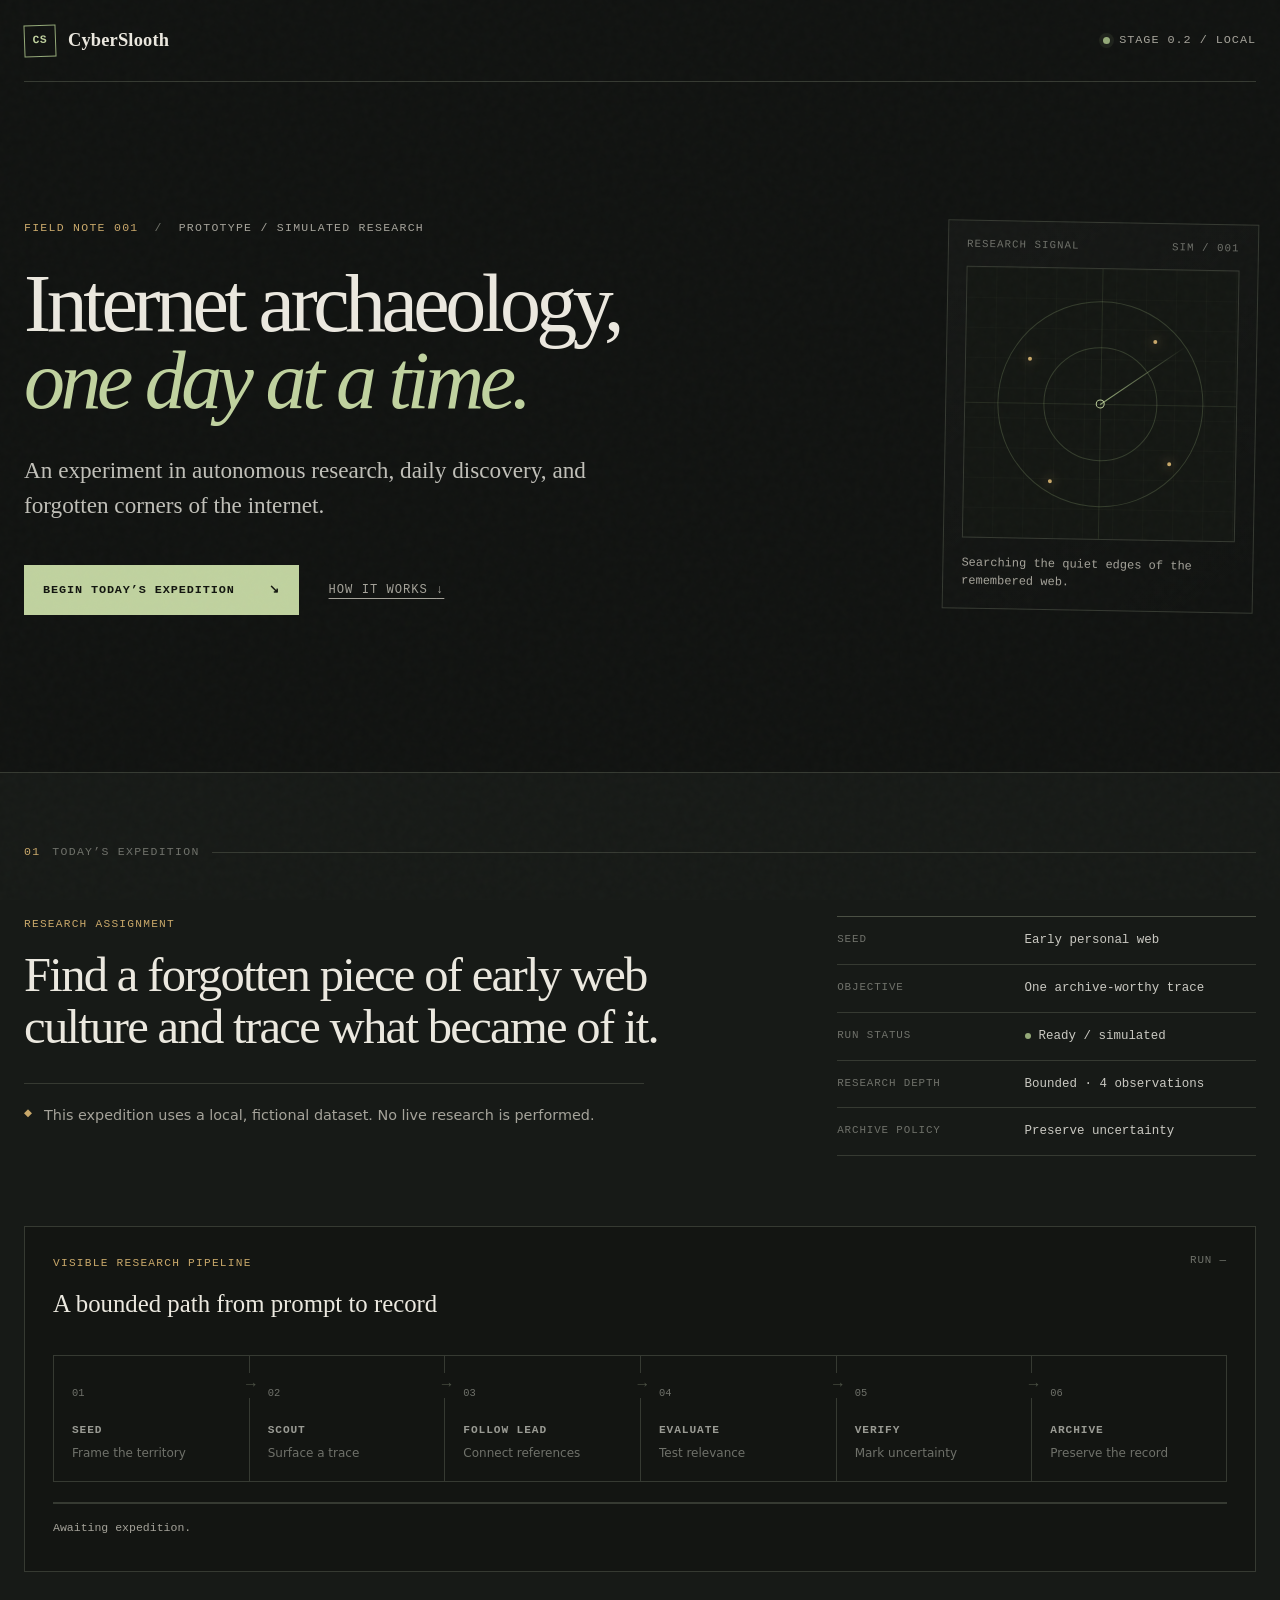
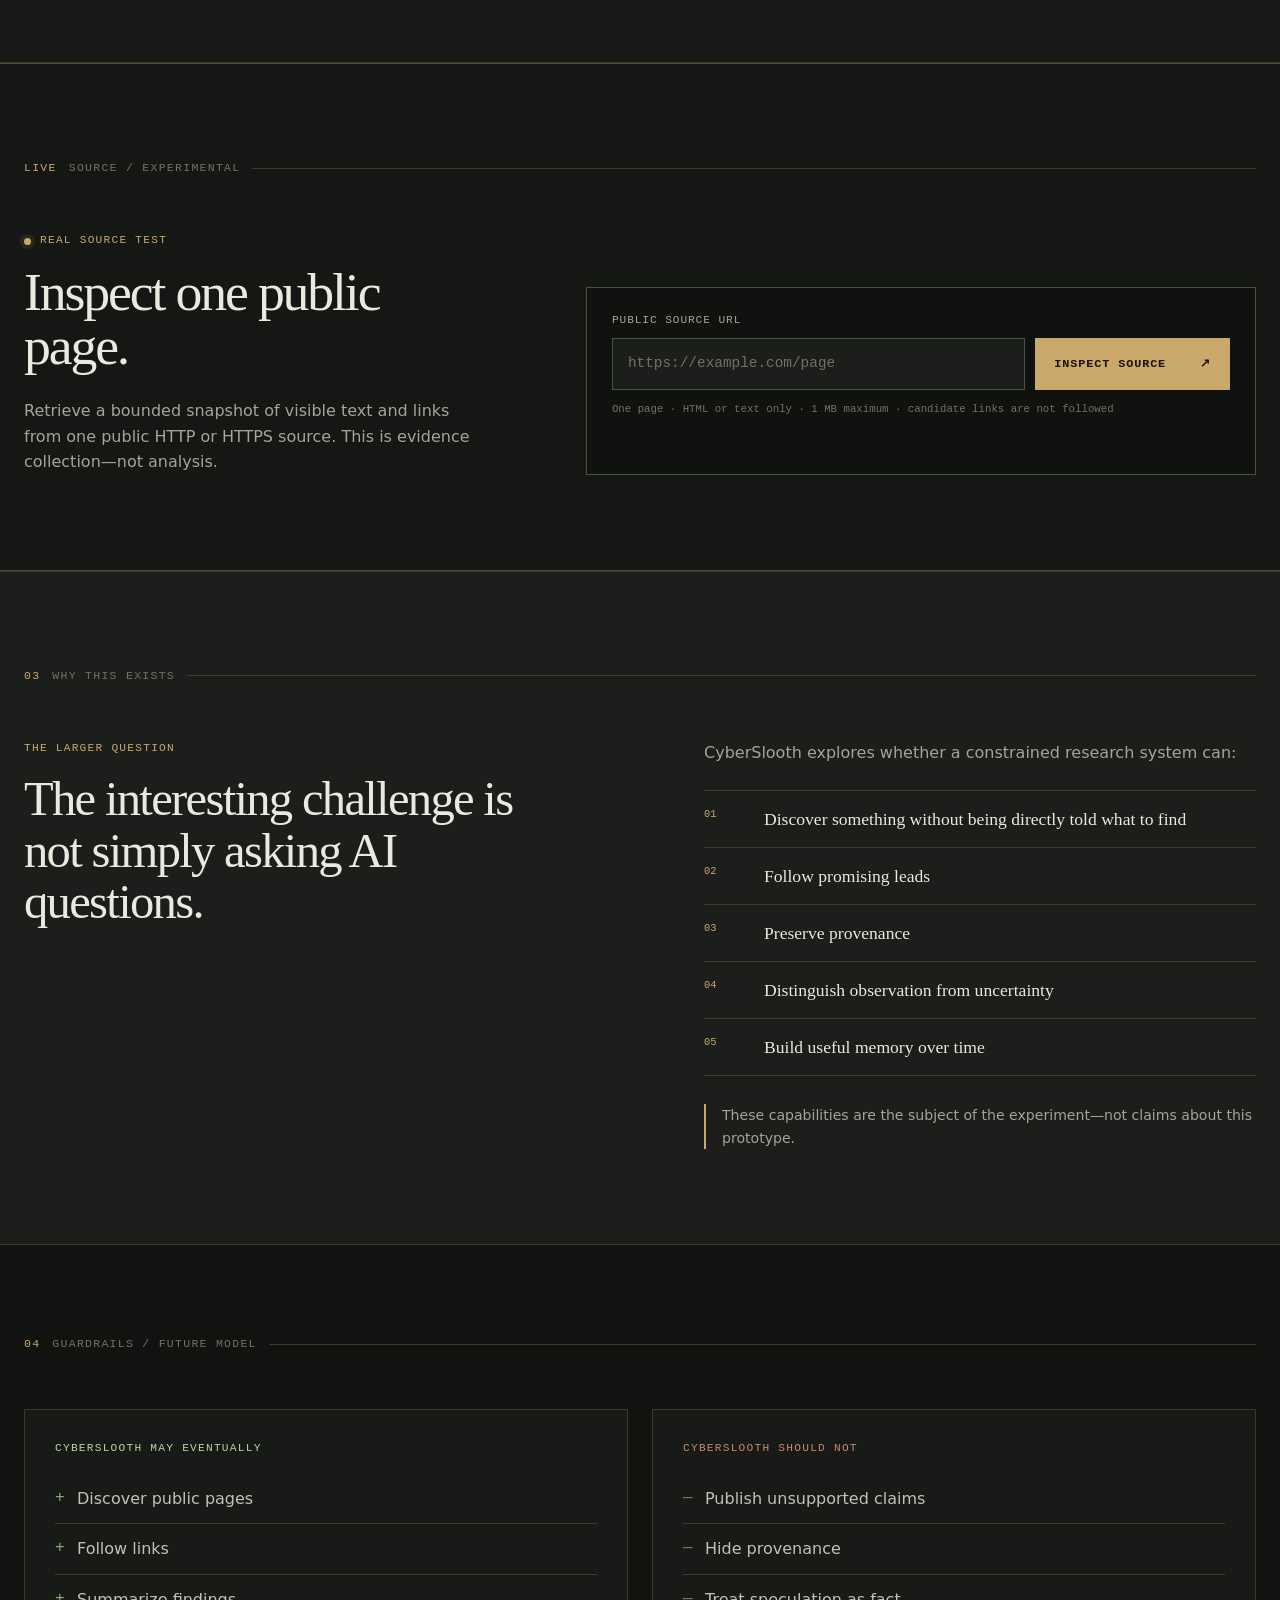
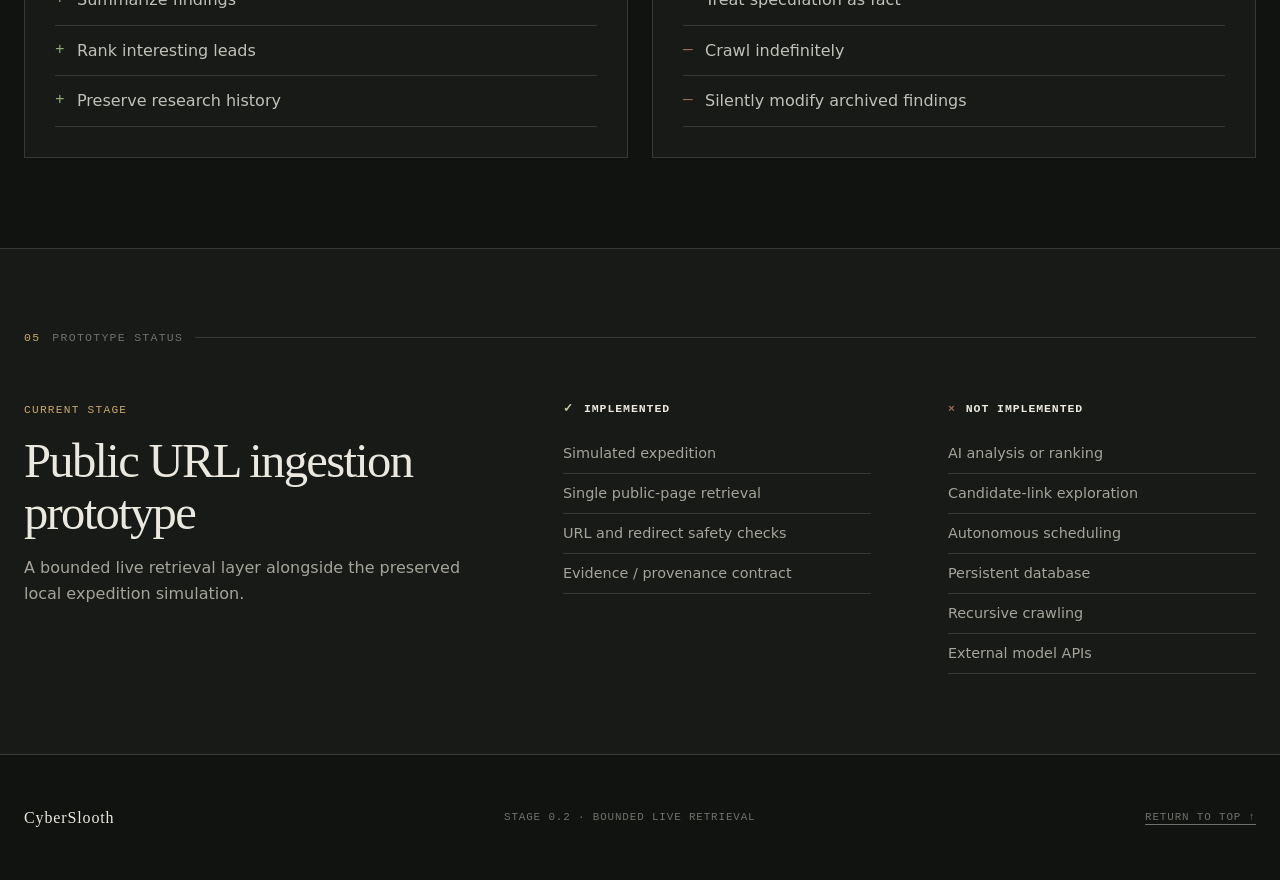
==== index.html @ bd0203a1 "Build CyberSlooth Stage 0.2 prototype" ====
<!doctype html>
<html lang="en">
<head>
  <meta charset="utf-8">
  <meta name="viewport" content="width=device-width, initial-scale=1">
  <meta name="description" content="CyberSlooth is an interactive concept prototype for daily internet archaeology.">
  <title>CyberSlooth — Internet archaeology, one day at a time.</title>
  <link rel="icon" href="data:image/svg+xml,%3Csvg xmlns='http://www.w3.org/2000/svg' viewBox='0 0 64 64'%3E%3Crect width='64' height='64' rx='8' fill='%23171916'/%3E%3Cpath d='M13 13h38v38H13z' fill='none' stroke='%2394a978' stroke-width='3'/%3E%3Ctext x='32' y='38' text-anchor='middle' fill='%23c0d29f' font-family='monospace' font-size='18' font-weight='700'%3ECS%3C/text%3E%3C/svg%3E">
  <link rel="stylesheet" href="static/css/styles.css">
  <script src="static/js/main.js" defer></script>
</head>
<body>
  <a class="skip-link" href="#expedition">Skip to today's expedition</a>

  <header class="site-header">
    <a class="wordmark" href="#top" aria-label="CyberSlooth home">
      <span class="wordmark-mark" aria-hidden="true">CS</span>
      <span>CyberSlooth</span>
    </a>
    <div class="header-meta">
      <span class="status-dot" aria-hidden="true"></span>
      Stage 0.2 / Local
    </div>
  </header>

  <main id="top">
    <section class="hero wrap" aria-labelledby="hero-title">
      <div class="hero-copy">
        <p class="eyebrow"><span>Field Note 001</span> <span>Prototype / Simulated Research</span></p>
        <h1 id="hero-title">Internet archaeology,<br><em>one day at a time.</em></h1>
        <p class="hero-intro">An experiment in autonomous research, daily discovery, and forgotten corners of the internet.</p>
        <div class="hero-actions">
          <button class="button button-primary" id="begin-button" type="button">
            <span>Begin Today’s Expedition</span>
            <span aria-hidden="true">↘</span>
          </button>
          <a class="text-link" href="#method">How it works <span aria-hidden="true">↓</span></a>
        </div>
      </div>

      <aside class="signal-card" aria-label="Prototype field signal">
        <div class="signal-card-head">
          <span>Research Signal</span>
          <span>SIM / 001</span>
        </div>
        <div class="signal-visual" aria-hidden="true">
          <span class="orbit orbit-one"></span>
          <span class="orbit orbit-two"></span>
          <span class="sweep"></span>
          <span class="signal-core"></span>
          <i style="--x: 23%; --y: 33%"></i>
          <i style="--x: 69%; --y: 26%"></i>
          <i style="--x: 75%; --y: 71%"></i>
          <i style="--x: 31%; --y: 78%"></i>
        </div>
        <p>Searching the quiet edges of the remembered web.</p>
      </aside>
    </section>

    <section class="expedition-section" id="expedition" aria-labelledby="expedition-title">
      <div class="wrap">
        <div class="section-label"><span>01</span> Today’s Expedition</div>
        <div class="expedition-grid">
          <div class="assignment">
            <p class="kicker">Research Assignment</p>
            <h2 id="expedition-title">Find a forgotten piece of early web culture and trace what became of it.</h2>
            <p class="simulation-note"><span aria-hidden="true">◆</span> This expedition uses a local, fictional dataset. No live research is performed.</p>
          </div>
          <dl class="run-specs">
            <div><dt>Seed</dt><dd>Early personal web</dd></div>
            <div><dt>Objective</dt><dd>One archive-worthy trace</dd></div>
            <div><dt>Run status</dt><dd id="run-status"><span class="status-indicator"></span>Ready / simulated</dd></div>
            <div><dt>Research depth</dt><dd>Bounded · 4 observations</dd></div>
            <div><dt>Archive policy</dt><dd>Preserve uncertainty</dd></div>
          </dl>
        </div>

        <div class="pipeline-panel" aria-labelledby="pipeline-title">
          <div class="panel-heading">
            <div>
              <p class="kicker">Visible Research Pipeline</p>
              <h3 id="pipeline-title">A bounded path from prompt to record</h3>
            </div>
            <span class="run-id" id="run-id">RUN —</span>
          </div>
          <ol class="pipeline" id="pipeline" aria-label="Expedition progress">
            <li data-stage="seed"><span class="stage-number">01</span><strong>Seed</strong><small>Frame the territory</small></li>
            <li data-stage="scout"><span class="stage-number">02</span><strong>Scout</strong><small>Surface a trace</small></li>
            <li data-stage="follow"><span class="stage-number">03</span><strong>Follow lead</strong><small>Connect references</small></li>
            <li data-stage="evaluate"><span class="stage-number">04</span><strong>Evaluate</strong><small>Test relevance</small></li>
            <li data-stage="verify"><span class="stage-number">05</span><strong>Verify</strong><small>Mark uncertainty</small></li>
            <li data-stage="archive"><span class="stage-number">06</span><strong>Archive</strong><small>Preserve the record</small></li>
          </ol>
          <div class="progress-track" aria-hidden="true"><span id="progress-bar"></span></div>
          <p class="live-update" id="live-update" role="status" aria-live="polite">Awaiting expedition.</p>
        </div>
      </div>
    </section>

    <section class="results-section wrap" id="results" aria-labelledby="result-title" hidden>
      <div class="section-label"><span>02</span> Expedition Record</div>
      <div class="results-grid">
        <div class="trail-column">
          <p class="kicker">Research Trail</p>
          <h2 id="trail-title">Observable actions,<br>not hidden reasoning.</h2>
          <ol class="research-trail" id="research-trail" aria-labelledby="trail-title"></ol>
        </div>

        <article class="discovery-card" aria-labelledby="result-title">
          <div class="discovery-topline">
            <span id="result-type">Discovery</span>
            <span class="kept-mark">Kept <span aria-hidden="true">✦</span></span>
          </div>
          <div class="artifact-glyph" aria-hidden="true">
            <span class="glyph-window"><i></i><i></i><i></i></span>
            <span class="glyph-title">WWW</span>
            <span class="glyph-lines"></span>
          </div>
          <p class="result-era" id="result-era"></p>
          <h2 id="result-title"></h2>
          <p class="result-summary" id="result-summary"></p>
          <div class="why-kept">
            <span>Why CyberSlooth kept it</span>
            <p id="result-why"></p>
          </div>
          <dl class="result-metrics">
            <div><dt>Confidence</dt><dd id="result-confidence"></dd></div>
            <div><dt>Trail</dt><dd id="result-trail-count">4 observations</dd></div>
            <div><dt>Archive</dt><dd id="result-status"></dd></div>
          </dl>
          <button class="button button-dark" id="open-record" type="button">Open Archive Record <span aria-hidden="true">↗</span></button>
        </article>
      </div>
      <button class="reset-button" id="reset-button" type="button"><span aria-hidden="true">↻</span> Run another simulated expedition</button>
    </section>

    <section class="live-source-section" id="live-source" aria-labelledby="live-source-title">
      <div class="wrap">
        <div class="section-label"><span>Live</span> Source / Experimental</div>
        <div class="live-source-intro">
          <div>
            <p class="kicker live-kicker"><span class="live-pulse" aria-hidden="true"></span> Real Source Test</p>
            <h2 id="live-source-title">Inspect one public page.</h2>
            <p>Retrieve a bounded snapshot of visible text and links from one public HTTP or HTTPS source. This is evidence collection—not analysis.</p>
          </div>
          <form class="source-form" id="source-form">
            <label for="source-url">Public source URL</label>
            <div class="source-input-row">
              <input id="source-url" name="url" type="url" maxlength="2048" inputmode="url" autocomplete="url" spellcheck="false" placeholder="https://example.com/page" required>
              <button class="button live-button" id="inspect-button" type="submit">Inspect Source <span aria-hidden="true">↗</span></button>
            </div>
            <p class="input-note">One page · HTML or text only · 1 MB maximum · candidate links are not followed</p>
            <p class="source-form-status" id="source-form-status" role="status" aria-live="polite"></p>
          </form>
        </div>

        <article class="live-record" id="live-record" aria-labelledby="live-record-title" hidden>
          <div class="live-record-head">
            <div>
              <span class="live-badge"><span aria-hidden="true">●</span> Live Retrieval</span>
              <p class="record-overline">Research Evidence / Unanalysed</p>
              <h3 id="live-record-title"></h3>
            </div>
            <div class="http-stamp" aria-label="HTTP response status"><span>HTTP</span><strong id="live-status-code"></strong></div>
          </div>
          <div class="live-provenance">
            <div><span>Requested source</span><a id="live-requested-url" target="_blank" rel="noopener noreferrer nofollow"></a></div>
            <div><span>Final source</span><a id="live-final-url" target="_blank" rel="noopener noreferrer nofollow"></a></div>
            <div><span>Retrieved</span><strong id="live-retrieved-at"></strong></div>
            <div><span>Content type</span><strong id="live-content-type"></strong></div>
          </div>
          <div class="evidence-grid">
            <section>
              <p class="kicker">Extracted Evidence</p>
              <p class="live-excerpt" id="live-excerpt"></p>
              <p class="evidence-length" id="live-text-length"></p>
            </section>
            <section>
              <div class="leads-heading"><p class="kicker">Candidate Leads</p><span id="live-links-count"></span></div>
              <ul class="candidate-links" id="candidate-links"></ul>
              <p class="empty-leads" id="empty-leads" hidden>No public HTTP or HTTPS links were extracted.</p>
            </section>
          </div>
          <p class="no-analysis"><span aria-hidden="true">◇</span> No AI analysis has been performed yet.</p>
        </article>
      </div>
    </section>

    <section class="method-section" id="method" aria-labelledby="method-title">
      <div class="wrap">
        <div class="section-label"><span>03</span> Why This Exists</div>
        <div class="method-grid">
          <div>
            <p class="kicker">The Larger Question</p>
            <h2 id="method-title">The interesting challenge is not simply asking AI questions.</h2>
          </div>
          <div>
            <p>CyberSlooth explores whether a constrained research system can:</p>
            <ul class="question-list">
              <li><span>01</span> Discover something without being directly told what to find</li>
              <li><span>02</span> Follow promising leads</li>
              <li><span>03</span> Preserve provenance</li>
              <li><span>04</span> Distinguish observation from uncertainty</li>
              <li><span>05</span> Build useful memory over time</li>
            </ul>
            <p class="caveat">These capabilities are the subject of the experiment—not claims about this prototype.</p>
          </div>
        </div>
      </div>
    </section>

    <section class="guardrails-section wrap" aria-labelledby="guardrails-title">
      <div class="section-label"><span>04</span> Guardrails / Future Model</div>
      <h2 id="guardrails-title" class="visually-hidden">Future guardrails</h2>
      <div class="guardrail-grid">
        <article>
          <p class="kicker positive">CyberSlooth may eventually</p>
          <ul>
            <li>Discover public pages</li><li>Follow links</li><li>Summarize findings</li><li>Rank interesting leads</li><li>Preserve research history</li>
          </ul>
        </article>
        <article>
          <p class="kicker negative">CyberSlooth should not</p>
          <ul>
            <li>Publish unsupported claims</li><li>Hide provenance</li><li>Treat speculation as fact</li><li>Crawl indefinitely</li><li>Silently modify archived findings</li>
          </ul>
        </article>
      </div>
    </section>

    <section class="status-section" aria-labelledby="status-title">
      <div class="wrap">
        <div class="section-label"><span>05</span> Prototype Status</div>
        <div class="status-grid">
          <div>
            <p class="kicker">Current Stage</p>
            <h2 id="status-title">Public URL ingestion prototype</h2>
            <p>A bounded live retrieval layer alongside the preserved local expedition simulation.</p>
          </div>
          <div class="status-list implemented">
            <h3><span>✓</span> Implemented</h3>
            <ul><li>Simulated expedition</li><li>Single public-page retrieval</li><li>URL and redirect safety checks</li><li>Evidence / provenance contract</li></ul>
          </div>
          <div class="status-list absent">
            <h3><span>×</span> Not implemented</h3>
            <ul><li>AI analysis or ranking</li><li>Candidate-link exploration</li><li>Autonomous scheduling</li><li>Persistent database</li><li>Recursive crawling</li><li>External model APIs</li></ul>
          </div>
        </div>
      </div>
    </section>
  </main>

  <footer class="site-footer wrap">
    <span>CyberSlooth</span>
    <span>Stage 0.2 · Bounded live retrieval</span>
    <a href="#top">Return to top ↑</a>
  </footer>

  <dialog class="archive-dialog" id="archive-dialog" aria-labelledby="archive-title">
    <div class="dialog-shell">
      <div class="dialog-header">
        <div><p class="kicker">Local Archive / Record</p><h2 id="archive-title"></h2></div>
        <button class="icon-button" id="close-record" type="button" aria-label="Close archive record">×</button>
      </div>
      <div class="simulated-banner"><span aria-hidden="true">◆</span> Simulated provenance — prototype data only</div>
      <div class="record-grid">
        <section><h3>Discovery summary</h3><p id="archive-summary"></p></section>
        <section><h3>Research notes</h3><p id="archive-notes"></p></section>
        <section><h3>Source / provenance</h3><p id="archive-source"></p></section>
        <section><h3>What remains uncertain</h3><p id="archive-uncertain"></p></section>
        <section><h3>Suggested next expedition</h3><p id="archive-followup"></p></section>
      </div>
      <dl class="archive-meta">
        <div><dt>Confidence</dt><dd id="archive-confidence"></dd></div>
        <div><dt>Archive state</dt><dd id="archive-status"></dd></div>
        <div><dt>Timestamp</dt><dd id="archive-timestamp"></dd></div>
      </dl>
      <button class="button button-dark dialog-done" id="dialog-done" type="button">Return to expedition</button>
    </div>
  </dialog>
</body>
</html>
---- static/css/styles.css ----
:root {
  color-scheme: dark;
  --ink: #ebe8df;
  --muted: #a5a39a;
  --faint: #6f716a;
  --ground: #111311;
  --ground-soft: #171a17;
  --panel: #1b1e1a;
  --panel-raised: #22251f;
  --line: #363a32;
  --line-strong: #4b5044;
  --moss: #94a978;
  --moss-bright: #c0d29f;
  --amber: #c9a86a;
  --rust: #a26952;
  --serif: Georgia, "Times New Roman", serif;
  --mono: "Courier New", Courier, monospace;
  --sans: Inter, ui-sans-serif, system-ui, -apple-system, BlinkMacSystemFont, "Segoe UI", sans-serif;
  --max: 1240px;
}

* { box-sizing: border-box; }
html { scroll-behavior: smooth; }
body { margin: 0; min-width: 320px; overflow-x: hidden; background: var(--ground); color: var(--ink); font-family: var(--sans); font-size: 1rem; line-height: 1.6; }
body::before { content: ""; position: fixed; inset: 0; pointer-events: none; opacity: .17; z-index: 20; background-image: url("data:image/svg+xml,%3Csvg viewBox='0 0 140 140' xmlns='http://www.w3.org/2000/svg'%3E%3Cfilter id='n'%3E%3CfeTurbulence type='fractalNoise' baseFrequency='.9' numOctaves='3' stitchTiles='stitch'/%3E%3C/filter%3E%3Crect width='100%25' height='100%25' filter='url(%23n)' opacity='.13'/%3E%3C/svg%3E"); }
button, a { -webkit-tap-highlight-color: transparent; }
a { color: inherit; }
button { font: inherit; }
.wrap { width: min(calc(100% - 48px), var(--max)); margin-inline: auto; }
.visually-hidden { position: absolute; width: 1px; height: 1px; padding: 0; margin: -1px; overflow: hidden; clip: rect(0,0,0,0); white-space: nowrap; border: 0; }
.skip-link { position: fixed; left: 16px; top: -80px; z-index: 100; padding: 10px 14px; background: var(--moss-bright); color: #0d100b; font-weight: 700; transition: top .2s; }
.skip-link:focus { top: 16px; }
:focus-visible { outline: 2px solid var(--amber); outline-offset: 4px; }

.site-header { width: min(calc(100% - 48px), var(--max)); height: 82px; margin: auto; display: flex; align-items: center; justify-content: space-between; border-bottom: 1px solid var(--line); }
.wordmark { display: inline-flex; align-items: center; gap: 12px; font-family: var(--serif); font-size: 1.15rem; font-weight: 700; text-decoration: none; letter-spacing: .01em; }
.wordmark-mark { display: grid; place-items: center; width: 32px; height: 32px; border: 1px solid var(--moss); color: var(--moss-bright); font: 700 .7rem/1 var(--mono); letter-spacing: .05em; transform: rotate(-2deg); }
.header-meta { display: flex; align-items: center; gap: 9px; color: var(--muted); font: .74rem/1 var(--mono); letter-spacing: .08em; text-transform: uppercase; }
.status-dot { width: 7px; height: 7px; border-radius: 50%; background: var(--moss); box-shadow: 0 0 0 4px rgba(148,169,120,.1); }

.hero { min-height: 690px; display: grid; grid-template-columns: minmax(0, 1.45fr) minmax(300px, .55fr); gap: 8vw; align-items: center; padding-block: 90px 110px; }
.eyebrow, .section-label, .kicker { font-family: var(--mono); text-transform: uppercase; letter-spacing: .11em; }
.eyebrow { display: flex; gap: 16px; color: var(--amber); font-size: .72rem; margin: 0 0 28px; }
.eyebrow span + span { color: var(--muted); }
.eyebrow span + span::before { content: "/"; margin-right: 16px; color: var(--faint); }
.hero h1 { max-width: 800px; margin: 0; font-family: var(--serif); font-weight: 400; font-size: clamp(3.4rem, 6.4vw, 6.9rem); line-height: .94; letter-spacing: -.055em; }
.hero h1 em { color: var(--moss-bright); font-weight: 400; }
.hero-intro { max-width: 610px; margin: 34px 0 0; color: #c1c0b9; font-family: var(--serif); font-size: clamp(1.15rem, 2vw, 1.45rem); line-height: 1.5; }
.hero-actions { display: flex; align-items: center; gap: 30px; margin-top: 42px; }
.button { min-height: 50px; border: 1px solid transparent; padding: 13px 18px; display: inline-flex; justify-content: space-between; align-items: center; gap: 34px; cursor: pointer; font: 700 .74rem/1.2 var(--mono); text-transform: uppercase; letter-spacing: .075em; transition: transform .18s, background .18s, color .18s, border-color .18s; }
.button:hover { transform: translateY(-2px); }
.button-primary { background: var(--moss-bright); color: #12150f; }
.button-primary:hover { background: #d0dfb5; }
.button:disabled { cursor: wait; opacity: .65; transform: none; }
.text-link { color: var(--muted); font: .76rem/1.2 var(--mono); text-transform: uppercase; letter-spacing: .08em; text-underline-offset: 5px; }
.text-link:hover { color: var(--ink); }

.signal-card { width: 100%; max-width: 390px; justify-self: end; border: 1px solid var(--line); background: linear-gradient(145deg, rgba(255,255,255,.025), transparent); padding: 18px; transform: rotate(1deg); }
.signal-card-head { display: flex; justify-content: space-between; color: var(--faint); font: .67rem/1 var(--mono); text-transform: uppercase; letter-spacing: .1em; }
.signal-visual { position: relative; aspect-ratio: 1; margin-block: 16px; overflow: hidden; border: 1px solid var(--line); background: repeating-linear-gradient(0deg, transparent 0 29px, rgba(148,169,120,.06) 30px), repeating-linear-gradient(90deg, transparent 0 29px, rgba(148,169,120,.06) 30px), #141713; }
.signal-visual::before, .signal-visual::after { content: ""; position: absolute; background: rgba(148,169,120,.14); }
.signal-visual::before { width: 1px; height: 100%; left: 50%; }.signal-visual::after { height: 1px; width: 100%; top: 50%; }
.orbit { position: absolute; border: 1px solid rgba(148,169,120,.26); border-radius: 50%; left: 50%; top: 50%; transform: translate(-50%,-50%); }
.orbit-one { width: 42%; height: 42%; }.orbit-two { width: 76%; height: 76%; }
.sweep { position: absolute; width: 38%; height: 1px; left: 50%; top: 50%; transform-origin: left; transform: rotate(-35deg); background: linear-gradient(90deg, var(--moss), transparent); animation: sweep 10s linear infinite; }
.signal-core { position: absolute; width: 9px; height: 9px; border: 1px solid var(--moss-bright); border-radius: 50%; left: 50%; top: 50%; transform: translate(-50%,-50%); }
.signal-visual i { position: absolute; width: 4px; height: 4px; left: var(--x); top: var(--y); background: var(--amber); border-radius: 50%; box-shadow: 0 0 12px var(--amber); }
.signal-card p { margin: 0; color: var(--muted); font: .75rem/1.5 var(--mono); }
@keyframes sweep { to { transform: rotate(325deg); } }

.expedition-section, .status-section { border-block: 1px solid var(--line); background: var(--ground-soft); }
.expedition-section { padding-block: 70px 90px; }
.section-label { display: flex; align-items: center; gap: 12px; margin-bottom: 55px; color: var(--faint); font-size: .72rem; }
.section-label::after { content: ""; height: 1px; flex: 1; background: var(--line); }
.section-label span { color: var(--amber); }
.expedition-grid { display: grid; grid-template-columns: 1.25fr .75fr; gap: 9vw; }
.kicker { margin: 0 0 16px; color: var(--amber); font-size: .7rem; }
.assignment h2, .method-grid h2, .status-grid h2 { margin: 0; font-family: var(--serif); font-size: clamp(2.1rem, 3.8vw, 4rem); line-height: 1.06; font-weight: 400; letter-spacing: -.035em; }
.simulation-note { display: flex; gap: 12px; max-width: 620px; margin: 30px 0 0; padding-top: 20px; border-top: 1px solid var(--line); color: var(--muted); font-size: .9rem; }
.simulation-note span { color: var(--amber); font-size: .65rem; }
.run-specs { margin: 0; border-top: 1px solid var(--line-strong); }
.run-specs div { display: grid; grid-template-columns: 1fr 1.35fr; gap: 16px; padding: 14px 0; border-bottom: 1px solid var(--line); }
.run-specs dt { color: var(--faint); font: .68rem/1.5 var(--mono); text-transform: uppercase; letter-spacing: .08em; }
.run-specs dd { margin: 0; color: #cac9c2; font: .78rem/1.5 var(--mono); }
.status-indicator { display: inline-block; width: 6px; height: 6px; margin-right: 8px; border-radius: 50%; background: var(--moss); }
.pipeline-panel { margin-top: 70px; border: 1px solid var(--line); background: #131512; padding: 28px; }
.panel-heading { display: flex; justify-content: space-between; gap: 20px; align-items: start; }
.panel-heading h3 { margin: 0; font: 400 1.55rem/1.2 var(--serif); }
.run-id { color: var(--faint); font: .68rem/1 var(--mono); letter-spacing: .08em; }
.pipeline { list-style: none; display: grid; grid-template-columns: repeat(6, 1fr); gap: 0; margin: 36px 0 20px; padding: 0; }
.pipeline li { position: relative; min-width: 0; padding: 22px 18px 18px; border: 1px solid var(--line); border-right: 0; color: var(--faint); transition: background .3s, color .3s, border-color .3s; }
.pipeline li:last-child { border-right: 1px solid var(--line); }
.pipeline li::after { content: "→"; position: absolute; right: -7px; top: 17px; z-index: 2; color: var(--line-strong); background: #131512; font-family: var(--mono); }
.pipeline li:last-child::after { display: none; }
.pipeline strong, .pipeline small { display: block; overflow-wrap: anywhere; }
.pipeline strong { margin-top: 20px; font: 700 .7rem/1.3 var(--mono); text-transform: uppercase; letter-spacing: .08em; color: #9a9b94; }
.pipeline small { margin-top: 6px; font-size: .75rem; }
.stage-number { font: .65rem/1 var(--mono); }
.pipeline li.active { background: rgba(148,169,120,.08); border-color: var(--moss); color: var(--moss-bright); }
.pipeline li.active strong { color: var(--moss-bright); }
.pipeline li.complete { color: var(--moss); }
.pipeline li.complete strong { color: var(--ink); }
.progress-track { height: 2px; background: var(--line); overflow: hidden; }
.progress-track span { display: block; width: 0; height: 100%; background: var(--moss-bright); transition: width .45s ease; }
.live-update { min-height: 24px; margin: 15px 0 0; color: var(--muted); font: .72rem/1.5 var(--mono); }

.results-section { padding-block: 90px; }
.results-section[hidden] { display: none; }
.results-grid { display: grid; grid-template-columns: .85fr 1.15fr; gap: 8vw; align-items: start; }
.trail-column h2 { margin: 0 0 35px; font: 400 clamp(2rem,3.3vw,3.4rem)/1.05 var(--serif); letter-spacing: -.03em; }
.research-trail { list-style: none; padding: 0; margin: 0; border-top: 1px solid var(--line); }
.research-trail li { display: grid; grid-template-columns: 58px 1fr; gap: 16px; padding: 22px 0; border-bottom: 1px solid var(--line); }
.observation-number { color: var(--amber); font: .68rem/1.5 var(--mono); }
.observation-copy strong { display: block; margin-bottom: 4px; font: 700 .72rem/1.4 var(--mono); letter-spacing: .06em; text-transform: uppercase; }
.observation-copy span { color: var(--muted); font-size: .9rem; }
.discovery-card { position: relative; overflow: hidden; background: #d7d1c1; color: #191b17; padding: 30px; box-shadow: 0 24px 80px rgba(0,0,0,.28); transform: rotate(-.35deg); }
.discovery-card::after { content: "ARCHIVE COPY"; position: absolute; right: -34px; top: 57px; transform: rotate(90deg); color: rgba(25,27,23,.32); font: .62rem/1 var(--mono); letter-spacing: .16em; }
.discovery-topline { display: flex; justify-content: space-between; gap: 16px; padding-bottom: 16px; border-bottom: 1px solid rgba(25,27,23,.3); font: 700 .68rem/1 var(--mono); text-transform: uppercase; letter-spacing: .08em; }
.kept-mark { color: #536438; }.artifact-glyph { height: 150px; margin-block: 25px; padding: 18px; display: grid; grid-template-columns: 1fr 1.5fr; grid-template-rows: 30px 1fr; border: 1px solid rgba(25,27,23,.28); background: repeating-linear-gradient(0deg, transparent 0 23px, rgba(25,27,23,.045) 24px); }
.glyph-window { grid-column: 1 / -1; display: flex; gap: 5px; border-bottom: 1px solid rgba(25,27,23,.25); }.glyph-window i { width: 6px; height: 6px; border: 1px solid #30352b; border-radius: 50%; }
.glyph-title { align-self: center; font: 400 2.6rem/1 var(--serif); letter-spacing: -.06em; }.glyph-lines { align-self: center; height: 45px; background: repeating-linear-gradient(0deg, #7b7d72 0 1px, transparent 1px 11px); }
.result-era { margin: 0 0 8px; font: 700 .68rem/1 var(--mono); text-transform: uppercase; letter-spacing: .09em; color: #64675e; }
.discovery-card h2 { max-width: 630px; margin: 0; font: 400 clamp(2.2rem,4vw,4rem)/.98 var(--serif); letter-spacing: -.04em; }
.result-summary { margin: 22px 0 0; max-width: 650px; font-family: var(--serif); font-size: 1.15rem; line-height: 1.5; }
.why-kept { margin-top: 26px; padding: 18px; border-left: 3px solid #69794d; background: rgba(255,255,255,.28); }
.why-kept span { font: 700 .66rem/1 var(--mono); text-transform: uppercase; letter-spacing: .08em; color: #55594e; }.why-kept p { margin: 9px 0 0; font-size: .91rem; }
.result-metrics { display: grid; grid-template-columns: repeat(3,1fr); margin: 25px 0; border-block: 1px solid rgba(25,27,23,.3); }
.result-metrics div { padding: 13px 10px; border-right: 1px solid rgba(25,27,23,.2); }.result-metrics div:first-child { padding-left: 0; }.result-metrics div:last-child { border: 0; }
.result-metrics dt { font: .62rem/1 var(--mono); text-transform: uppercase; letter-spacing: .08em; color: #696c62; }.result-metrics dd { margin: 8px 0 0; font: 700 .74rem/1.3 var(--mono); }
.button-dark { width: 100%; background: #1c2019; color: var(--ink); border-color: #1c2019; }.button-dark:hover { background: #2b3225; }
.reset-button { display: block; margin: 45px auto 0; padding: 8px; border: 0; border-bottom: 1px solid var(--line-strong); background: none; color: var(--muted); cursor: pointer; font: .7rem/1.2 var(--mono); text-transform: uppercase; letter-spacing: .08em; }.reset-button:hover { color: var(--ink); }

.live-source-section { padding-block: 95px; border-block: 1px solid rgba(201,168,106,.35); background: #151714; }
.live-source-intro { display: grid; grid-template-columns: .8fr 1.2fr; gap: 9vw; align-items: end; }
.live-source-intro h2 { margin: 0; font: 400 clamp(2.3rem,4.2vw,4.4rem)/1 var(--serif); letter-spacing: -.04em; }
.live-source-intro > div > p:last-child { max-width: 500px; margin: 24px 0 0; color: var(--muted); }
.live-kicker { display: flex; align-items: center; gap: 9px; }
.live-pulse { width: 7px; height: 7px; border-radius: 50%; background: var(--amber); box-shadow: 0 0 0 4px rgba(201,168,106,.1); }
.source-form { padding: 25px; border: 1px solid var(--line-strong); background: #10120f; }
.source-form label { display: block; margin-bottom: 10px; color: var(--muted); font: .7rem/1.3 var(--mono); text-transform: uppercase; letter-spacing: .08em; }
.source-input-row { display: grid; grid-template-columns: 1fr auto; gap: 10px; }
.source-input-row input { width: 100%; min-width: 0; min-height: 52px; padding: 12px 15px; border: 1px solid var(--line-strong); border-radius: 0; background: var(--panel); color: var(--ink); font: .9rem/1.3 var(--mono); }
.source-input-row input::placeholder { color: var(--faint); }
.source-input-row input:focus { border-color: var(--amber); }
.live-button { background: var(--amber); color: #17130d; white-space: nowrap; }
.live-button:hover { background: #dfc082; }
.input-note { margin: 11px 0 0; color: var(--faint); font: .67rem/1.5 var(--mono); }
.source-form-status { min-height: 22px; margin: 10px 0 0; font: .73rem/1.5 var(--mono); }
.source-form-status.loading { color: var(--amber); }.source-form-status.success { color: var(--moss-bright); }.source-form-status.error { color: #e09a80; }
.live-record[hidden] { display: none; }
.live-record { margin-top: 55px; border: 1px solid var(--line-strong); background: var(--panel); }
.live-record-head { display: flex; justify-content: space-between; gap: 30px; align-items: start; padding: 30px; border-bottom: 1px solid var(--line); }
.live-badge { display: inline-flex; align-items: center; gap: 8px; padding: 8px 10px; border: 1px solid rgba(148,169,120,.55); color: var(--moss-bright); font: 700 .65rem/1 var(--mono); text-transform: uppercase; letter-spacing: .09em; }
.live-badge span { color: var(--moss); font-size: .55rem; }
.record-overline { margin: 24px 0 8px; color: var(--faint); font: .67rem/1 var(--mono); text-transform: uppercase; letter-spacing: .09em; }
.live-record-head h3 { margin: 0; max-width: 760px; font: 400 clamp(2rem,4vw,3.8rem)/1 var(--serif); letter-spacing: -.035em; }
.http-stamp { flex: 0 0 auto; width: 84px; height: 84px; display: grid; place-content: center; text-align: center; border: 1px solid var(--amber); color: var(--amber); transform: rotate(2deg); }
.http-stamp span, .http-stamp strong { display: block; font-family: var(--mono); }.http-stamp span { font-size: .6rem; letter-spacing: .1em; }.http-stamp strong { margin-top: 4px; font-size: 1.25rem; }
.live-provenance { display: grid; grid-template-columns: 1fr 1fr; border-bottom: 1px solid var(--line); }
.live-provenance div { min-width: 0; padding: 16px 30px; border-right: 1px solid var(--line); border-bottom: 1px solid var(--line); }.live-provenance div:nth-child(even) { border-right: 0; }.live-provenance div:nth-last-child(-n+2) { border-bottom: 0; }
.live-provenance span { display: block; margin-bottom: 6px; color: var(--faint); font: .62rem/1 var(--mono); text-transform: uppercase; letter-spacing: .08em; }
.live-provenance a, .live-provenance strong { display: block; overflow-wrap: anywhere; color: #c9c8c0; font: 400 .75rem/1.5 var(--mono); }.live-provenance a { text-underline-offset: 4px; }
.evidence-grid { display: grid; grid-template-columns: 1fr 1fr; gap: 0; }
.evidence-grid section { min-width: 0; padding: 30px; }.evidence-grid section + section { border-left: 1px solid var(--line); }
.live-excerpt { margin: 0; max-height: 290px; overflow: auto; color: #c9c8c0; font-family: var(--serif); font-size: 1.05rem; line-height: 1.65; }
.evidence-length, .empty-leads { margin: 22px 0 0; color: var(--faint); font: .67rem/1.5 var(--mono); }
.leads-heading { display: flex; justify-content: space-between; gap: 20px; align-items: start; }.leads-heading span { color: var(--faint); font: .67rem/1.5 var(--mono); text-transform: uppercase; }
.candidate-links { list-style: none; margin: 0; padding: 0; }.candidate-links li { display: grid; grid-template-columns: 34px minmax(0,1fr); gap: 10px; padding: 12px 0; border-top: 1px solid var(--line); }.candidate-links li > span { color: var(--amber); font: .64rem/1.6 var(--mono); }.candidate-links a { overflow-wrap: anywhere; color: var(--muted); font: .73rem/1.55 var(--mono); text-underline-offset: 4px; }.candidate-links a:hover { color: var(--ink); }
.no-analysis { display: flex; gap: 10px; margin: 0; padding: 16px 30px; border-top: 1px solid var(--line); background: rgba(201,168,106,.05); color: var(--amber); font: .7rem/1.5 var(--mono); text-transform: uppercase; letter-spacing: .07em; }

.method-section { padding-block: 95px; background: var(--panel); border-block: 1px solid var(--line); }
.method-grid { display: grid; grid-template-columns: 1fr 1fr; gap: 10vw; }
.method-grid > div > p:not(.kicker):first-child { margin-top: 0; color: var(--muted); }
.question-list { list-style: none; margin: 24px 0 0; padding: 0; }
.question-list li { display: grid; grid-template-columns: 48px 1fr; gap: 12px; padding: 14px 0; border-top: 1px solid var(--line); font-family: var(--serif); font-size: 1.1rem; }.question-list li:last-child { border-bottom: 1px solid var(--line); }.question-list span { color: var(--amber); font: .65rem/1.8 var(--mono); }
.caveat { margin: 28px 0 0; padding-left: 16px; border-left: 2px solid var(--amber); color: var(--muted); font-size: .88rem; }

.guardrails-section { padding-block: 90px; }.guardrail-grid { display: grid; grid-template-columns: 1fr 1fr; gap: 24px; }.guardrail-grid article { border: 1px solid var(--line); padding: 30px; background: var(--ground-soft); }.kicker.positive { color: var(--moss-bright); }.kicker.negative { color: #c88870; }.guardrail-grid ul, .status-list ul { list-style: none; padding: 0; margin: 0; }.guardrail-grid li { padding: 12px 0 12px 22px; border-bottom: 1px solid var(--line); position: relative; color: #c1c1b9; }.guardrail-grid li::before { content: "+"; position: absolute; left: 0; color: var(--moss); font-family: var(--mono); }.guardrail-grid article:last-child li::before { content: "—"; color: var(--rust); }
.status-section { padding-block: 80px; }.status-grid { display: grid; grid-template-columns: 1.2fr .8fr .8fr; gap: 6vw; }.status-grid > div:first-child p:last-child { max-width: 520px; color: var(--muted); }.status-list h3 { display: flex; gap: 10px; margin: 0 0 18px; font: 700 .72rem/1.2 var(--mono); text-transform: uppercase; letter-spacing: .08em; }.status-list.implemented h3 span { color: var(--moss-bright); }.status-list.absent h3 span { color: var(--rust); }.status-list li { padding: 8px 0; color: var(--muted); font-size: .9rem; border-bottom: 1px solid var(--line); }
.site-footer { min-height: 125px; display: flex; align-items: center; justify-content: space-between; gap: 20px; color: var(--faint); font: .68rem/1.4 var(--mono); text-transform: uppercase; letter-spacing: .08em; }.site-footer > span:first-child { font-family: var(--serif); color: var(--ink); font-size: 1rem; text-transform: none; }.site-footer a { text-underline-offset: 4px; }

.archive-dialog { width: min(850px, calc(100% - 32px)); max-height: calc(100dvh - 32px); padding: 0; color: var(--ink); background: var(--panel); border: 1px solid var(--line-strong); box-shadow: 0 30px 100px rgba(0,0,0,.65); }
.archive-dialog::backdrop { background: rgba(4,6,4,.82); backdrop-filter: blur(5px); }.dialog-shell { padding: 30px; }.dialog-header { display: flex; justify-content: space-between; gap: 20px; align-items: start; }.dialog-header h2 { margin: 0; font: 400 clamp(2rem,4vw,3.4rem)/1 var(--serif); letter-spacing: -.035em; }.icon-button { flex: 0 0 auto; width: 42px; height: 42px; border: 1px solid var(--line-strong); background: transparent; color: var(--ink); font-size: 1.5rem; cursor: pointer; }.icon-button:hover { background: var(--line); }.simulated-banner { margin: 25px 0; padding: 11px 14px; border: 1px solid rgba(201,168,106,.4); background: rgba(201,168,106,.07); color: var(--amber); font: .7rem/1.4 var(--mono); text-transform: uppercase; letter-spacing: .07em; }.record-grid { display: grid; grid-template-columns: 1fr 1fr; gap: 0 30px; }.record-grid section { padding: 18px 0; border-top: 1px solid var(--line); }.record-grid h3 { margin: 0 0 8px; color: var(--moss-bright); font: 700 .67rem/1.3 var(--mono); text-transform: uppercase; letter-spacing: .07em; }.record-grid p { margin: 0; color: #b8b8b0; font-size: .89rem; }.archive-meta { display: grid; grid-template-columns: repeat(3,1fr); margin: 20px 0; border: 1px solid var(--line); }.archive-meta div { padding: 12px; border-right: 1px solid var(--line); }.archive-meta div:last-child { border: 0; }.archive-meta dt { color: var(--faint); font: .62rem/1 var(--mono); text-transform: uppercase; letter-spacing: .07em; }.archive-meta dd { margin: 8px 0 0; font: .72rem/1.4 var(--mono); }.dialog-done { max-width: 260px; margin-left: auto; }

@media (max-width: 900px) {
  .hero { grid-template-columns: 1fr; gap: 60px; min-height: 0; }.signal-card { justify-self: start; max-width: 320px; }.expedition-grid, .results-grid, .method-grid, .status-grid, .live-source-intro { grid-template-columns: 1fr; gap: 50px; }.pipeline { grid-template-columns: repeat(3,1fr); }.pipeline li:nth-child(3) { border-right: 1px solid var(--line); }.pipeline li:nth-child(3)::after { display: none; }.status-grid { gap: 35px; }
}
@media (max-width: 620px) {
  .wrap, .site-header { width: min(calc(100% - 32px), var(--max)); }.site-header { height: 68px; }.header-meta { font-size: .62rem; }.hero { padding-block: 64px 75px; }.hero h1 { font-size: clamp(3.15rem,15vw,4.6rem); }.eyebrow { display: block; line-height: 1.8; }.eyebrow span { display: block; }.eyebrow span + span::before { display: none; }.hero-actions { align-items: stretch; flex-direction: column; gap: 20px; }.button-primary { width: 100%; }.signal-card { width: 88%; }.expedition-section, .results-section, .method-section, .guardrails-section, .status-section, .live-source-section { padding-block: 65px; }.section-label { margin-bottom: 38px; }.pipeline-panel { margin-top: 50px; padding: 17px; }.panel-heading { display: block; }.run-id { display: block; margin-top: 18px; }.pipeline { grid-template-columns: 1fr 1fr; }.pipeline li:nth-child(2), .pipeline li:nth-child(4) { border-right: 1px solid var(--line); }.pipeline li:nth-child(3) { border-right: 0; }.pipeline li:nth-child(2)::after, .pipeline li:nth-child(4)::after { display: none; }.pipeline li:nth-child(3)::after { display: block; }.pipeline li { padding: 16px 12px; }.pipeline strong { margin-top: 12px; }.guardrail-grid, .record-grid, .evidence-grid, .live-provenance { grid-template-columns: 1fr; }.discovery-card { padding: 22px; }.artifact-glyph { height: 120px; }.result-metrics { grid-template-columns: 1fr; }.result-metrics div, .result-metrics div:first-child { padding: 12px 0; border-right: 0; border-bottom: 1px solid rgba(25,27,23,.2); }.result-metrics div:last-child { border-bottom: 0; }.source-form { padding: 18px; }.source-input-row { grid-template-columns: 1fr; }.live-button { width: 100%; }.live-record-head { padding: 22px; }.http-stamp { width: 66px; height: 66px; }.live-provenance div, .live-provenance div:nth-child(even), .live-provenance div:nth-last-child(-n+2) { padding: 14px 22px; border-right: 0; border-bottom: 1px solid var(--line); }.live-provenance div:last-child { border-bottom: 0; }.evidence-grid section { padding: 22px; }.evidence-grid section + section { border-left: 0; border-top: 1px solid var(--line); }.no-analysis { padding: 15px 22px; }.site-footer { padding-block: 35px; min-height: 0; flex-direction: column; align-items: start; }.dialog-shell { padding: 20px; }.archive-meta { grid-template-columns: 1fr; }.archive-meta div { border-right: 0; border-bottom: 1px solid var(--line); }.archive-meta div:last-child { border-bottom: 0; }.dialog-done { max-width: none; }.wordmark-mark { width: 28px; height: 28px; }
}
@media (prefers-reduced-motion: reduce) {
  html { scroll-behavior: auto; } *, *::before, *::after { animation-duration: .01ms !important; animation-iteration-count: 1 !important; transition-duration: .01ms !important; scroll-behavior: auto !important; }
}
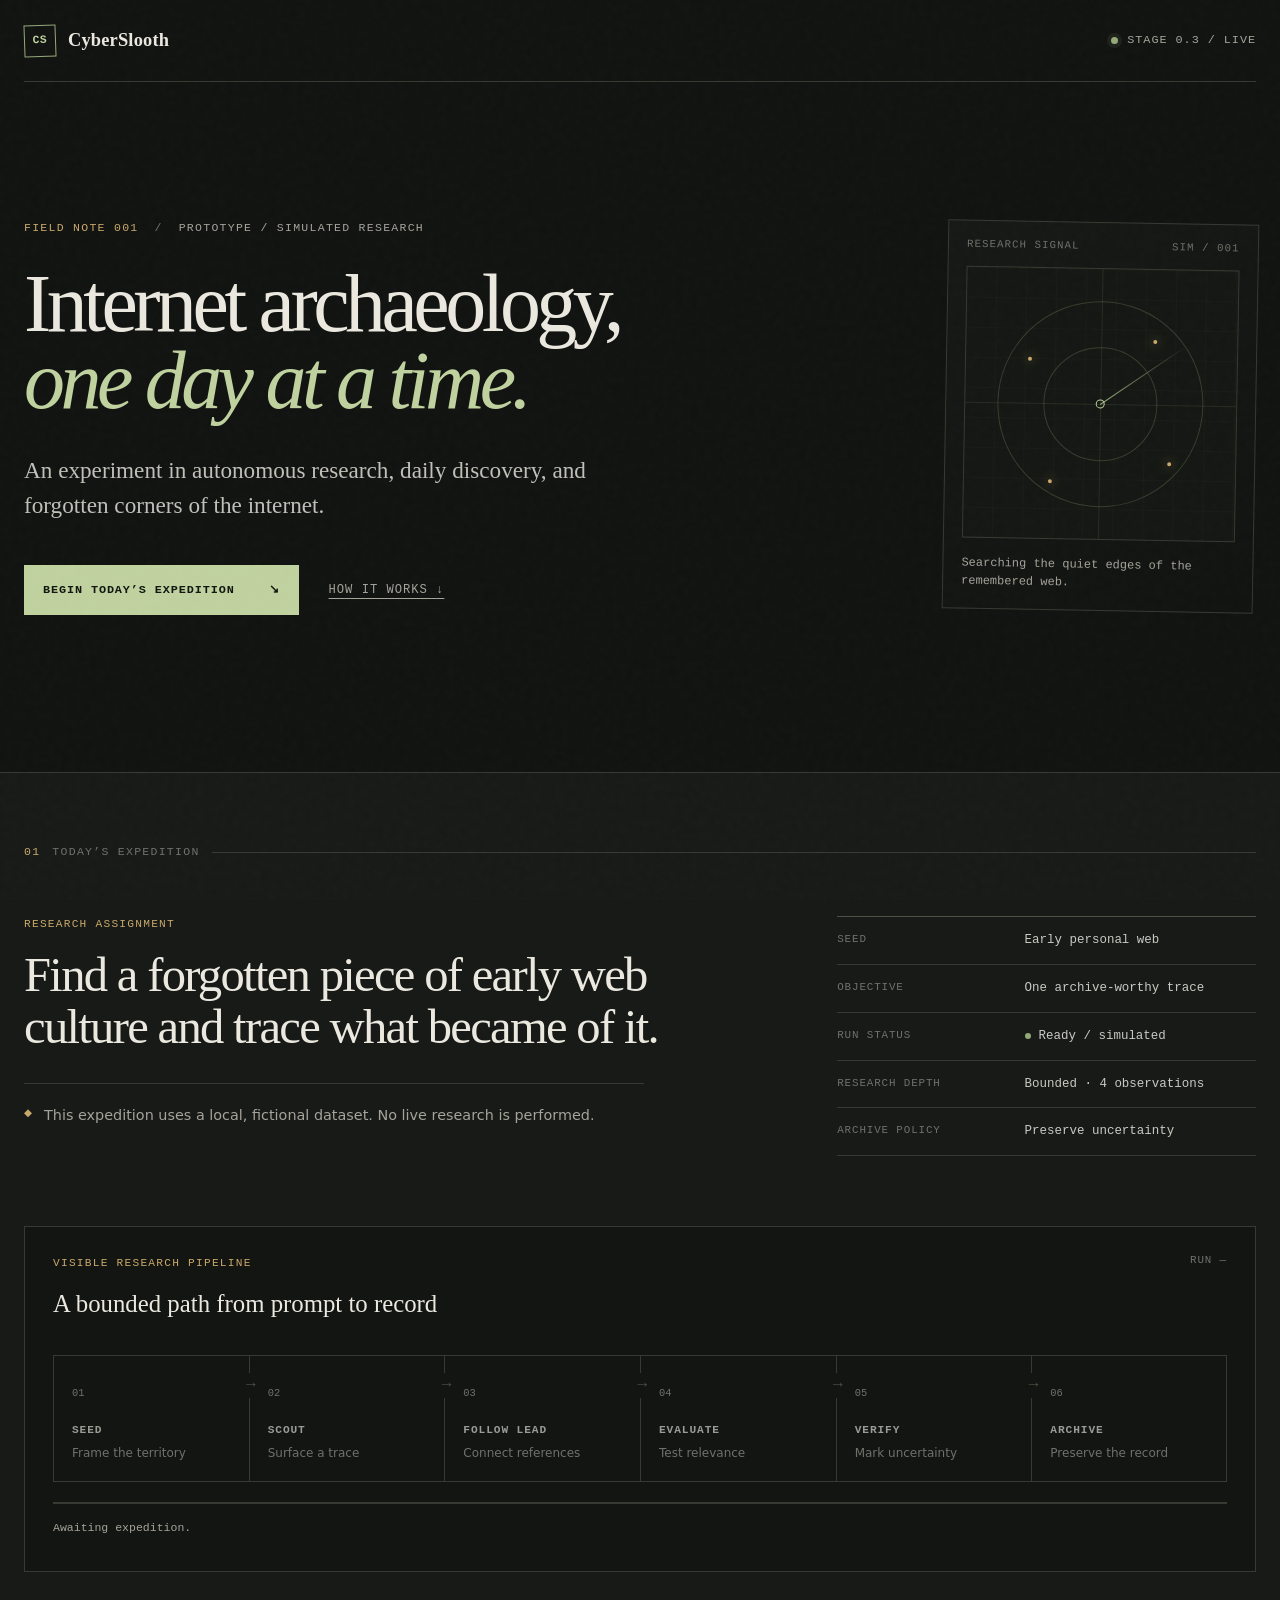
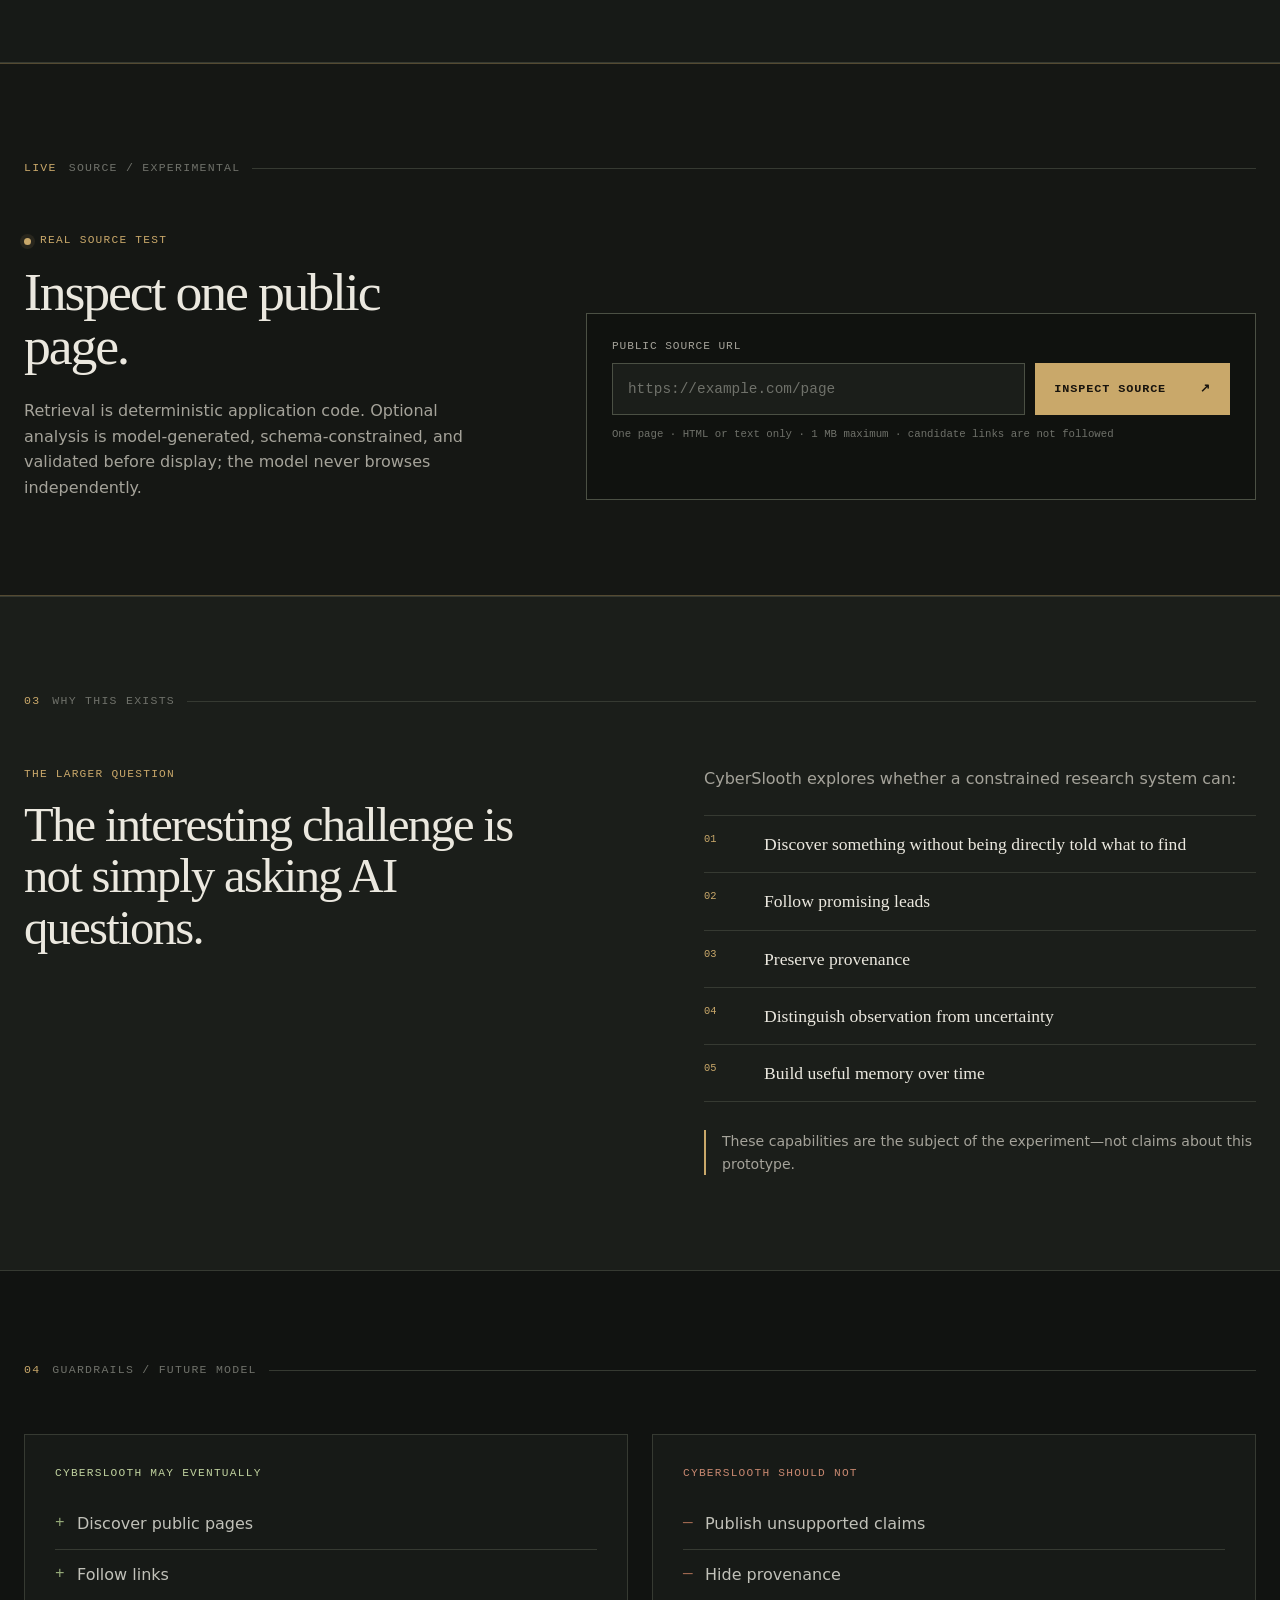
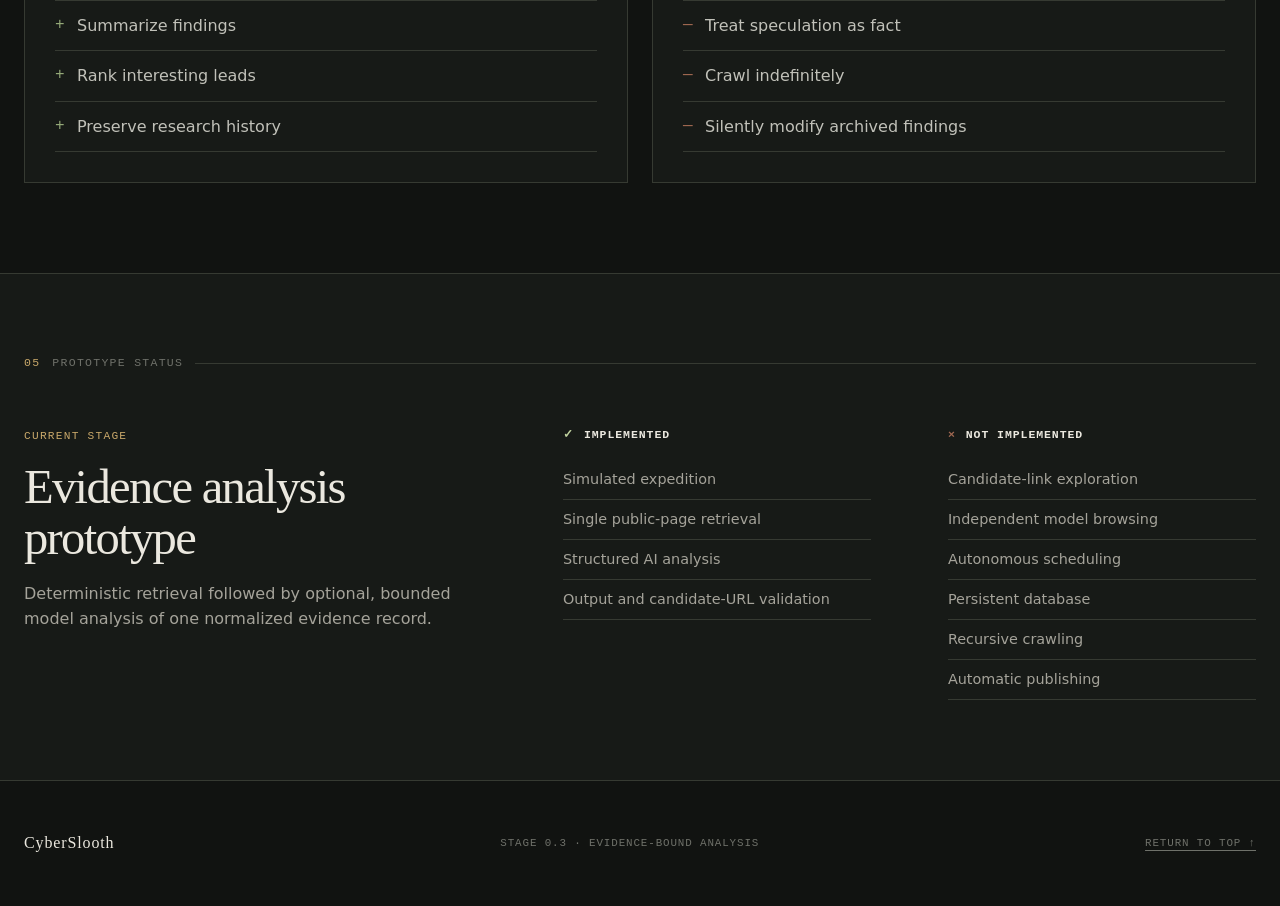
==== commit 46e04c8b: "Add bounded AI evidence analysis" ====
--- a/index.html
+++ b/index.html
@@ -19,7 +19,7 @@
     </a>
     <div class="header-meta">
       <span class="status-dot" aria-hidden="true"></span>
-      Stage 0.2 / Local
+      Stage 0.3 / Live
     </div>
   </header>
 
@@ -141,7 +141,7 @@
           <div>
             <p class="kicker live-kicker"><span class="live-pulse" aria-hidden="true"></span> Real Source Test</p>
             <h2 id="live-source-title">Inspect one public page.</h2>
-            <p>Retrieve a bounded snapshot of visible text and links from one public HTTP or HTTPS source. This is evidence collection—not analysis.</p>
+            <p>Retrieval is deterministic application code. Optional analysis is model-generated, schema-constrained, and validated before display; the model never browses independently.</p>
           </div>
           <form class="source-form" id="source-form">
             <label for="source-url">Public source URL</label>
@@ -181,7 +181,48 @@
               <p class="empty-leads" id="empty-leads" hidden>No public HTTP or HTTPS links were extracted.</p>
             </section>
           </div>
-          <p class="no-analysis"><span aria-hidden="true">◇</span> No AI analysis has been performed yet.</p>
+          <div class="analysis-launch" id="analysis-launch">
+            <div>
+              <p class="no-analysis" id="no-analysis"><span aria-hidden="true">◇</span> No AI analysis has been performed yet.</p>
+              <p class="analysis-scope">The analyst receives only the source evidence shown above. Candidate links remain unvisited.</p>
+            </div>
+            <button class="button analyze-button" id="analyze-button" type="button">Analyze Evidence <span aria-hidden="true">↘</span></button>
+            <p class="analysis-status" id="analysis-status" role="status" aria-live="polite"></p>
+          </div>
+
+          <section class="ai-analysis" id="ai-analysis" aria-labelledby="ai-analysis-title" hidden>
+            <div class="ai-analysis-head">
+              <div>
+                <p class="kicker ai-kicker">AI Analysis / Validated Output</p>
+                <h3 id="ai-analysis-title">A bounded reading of the evidence.</h3>
+              </div>
+              <div class="analysis-classification"><span>Page type</span><strong id="analysis-page-type"></strong></div>
+            </div>
+            <div class="analysis-narrative">
+              <section><h4>Summary</h4><p id="analysis-summary"></p></section>
+              <section><h4>Why CyberSlooth finds this interesting</h4><p id="analysis-interest"></p></section>
+            </div>
+            <div class="analysis-lists">
+              <section>
+                <h4>Observed from evidence</h4>
+                <ol class="grounded-observations" id="analysis-observations"></ol>
+              </section>
+              <section>
+                <h4>Uncertain / not established</h4>
+                <ul class="uncertainty-list" id="analysis-uncertainties"></ul>
+              </section>
+            </div>
+            <section class="analysis-followups">
+              <h4>Possible leads <span>Unvisited</span></h4>
+              <ul id="analysis-followups"></ul>
+              <p id="analysis-no-followups" hidden>No candidate link was recommended from this evidence.</p>
+            </section>
+            <div class="analysis-verdict">
+              <div><span>Archive recommendation</span><strong id="analysis-decision"></strong><p id="analysis-decision-reason"></p></div>
+              <div><span>Confidence</span><strong id="analysis-confidence"></strong></div>
+            </div>
+            <p class="model-disclosure"><span aria-hidden="true">◇</span> Model-generated interpretation. Schema-constrained and application-validated; not independently verified.</p>
+          </section>
         </article>
       </div>
     </section>
@@ -234,16 +275,16 @@
         <div class="status-grid">
           <div>
             <p class="kicker">Current Stage</p>
-            <h2 id="status-title">Public URL ingestion prototype</h2>
-            <p>A bounded live retrieval layer alongside the preserved local expedition simulation.</p>
+            <h2 id="status-title">Evidence analysis prototype</h2>
+            <p>Deterministic retrieval followed by optional, bounded model analysis of one normalized evidence record.</p>
           </div>
           <div class="status-list implemented">
             <h3><span>✓</span> Implemented</h3>
-            <ul><li>Simulated expedition</li><li>Single public-page retrieval</li><li>URL and redirect safety checks</li><li>Evidence / provenance contract</li></ul>
+            <ul><li>Simulated expedition</li><li>Single public-page retrieval</li><li>Structured AI analysis</li><li>Output and candidate-URL validation</li></ul>
           </div>
           <div class="status-list absent">
             <h3><span>×</span> Not implemented</h3>
-            <ul><li>AI analysis or ranking</li><li>Candidate-link exploration</li><li>Autonomous scheduling</li><li>Persistent database</li><li>Recursive crawling</li><li>External model APIs</li></ul>
+            <ul><li>Candidate-link exploration</li><li>Independent model browsing</li><li>Autonomous scheduling</li><li>Persistent database</li><li>Recursive crawling</li><li>Automatic publishing</li></ul>
           </div>
         </div>
       </div>
@@ -252,7 +293,7 @@
 
   <footer class="site-footer wrap">
     <span>CyberSlooth</span>
-    <span>Stage 0.2 · Bounded live retrieval</span>
+    <span>Stage 0.3 · Evidence-bound analysis</span>
     <a href="#top">Return to top ↑</a>
   </footer>
 
--- a/static/css/styles.css
+++ b/static/css/styles.css
@@ -167,6 +167,34 @@
 .leads-heading { display: flex; justify-content: space-between; gap: 20px; align-items: start; }.leads-heading span { color: var(--faint); font: .67rem/1.5 var(--mono); text-transform: uppercase; }
 .candidate-links { list-style: none; margin: 0; padding: 0; }.candidate-links li { display: grid; grid-template-columns: 34px minmax(0,1fr); gap: 10px; padding: 12px 0; border-top: 1px solid var(--line); }.candidate-links li > span { color: var(--amber); font: .64rem/1.6 var(--mono); }.candidate-links a { overflow-wrap: anywhere; color: var(--muted); font: .73rem/1.55 var(--mono); text-underline-offset: 4px; }.candidate-links a:hover { color: var(--ink); }
 .no-analysis { display: flex; gap: 10px; margin: 0; padding: 16px 30px; border-top: 1px solid var(--line); background: rgba(201,168,106,.05); color: var(--amber); font: .7rem/1.5 var(--mono); text-transform: uppercase; letter-spacing: .07em; }
+.analysis-launch { display: grid; grid-template-columns: 1fr auto; gap: 0 24px; align-items: center; padding: 22px 30px; border-top: 1px solid var(--line); background: #111310; }
+.analysis-launch .no-analysis { padding: 0; border: 0; background: transparent; }
+.analysis-launch .no-analysis[hidden] { display: none; }
+.analysis-scope { margin: 8px 0 0; color: var(--faint); font-size: .83rem; }
+.analyze-button { grid-column: 2; grid-row: 1; background: var(--moss-bright); color: #13170f; white-space: nowrap; }
+.analyze-button:hover { background: #d0dfb5; }
+.analysis-status { grid-column: 1 / -1; min-height: 21px; margin: 12px 0 -4px; font: .72rem/1.5 var(--mono); }
+.analysis-status.loading { color: var(--amber); }.analysis-status.success { color: var(--moss-bright); }.analysis-status.error { color: #e09a80; }
+.ai-analysis[hidden] { display: none; }
+.ai-analysis { margin: 0 30px 30px; border: 1px solid #657153; background: #191d17; box-shadow: inset 4px 0 0 rgba(148,169,120,.35); }
+.ai-analysis-head { display: flex; justify-content: space-between; gap: 30px; align-items: start; padding: 28px; border-bottom: 1px solid var(--line-strong); }
+.ai-kicker { color: var(--moss-bright); }
+.ai-analysis-head h3 { margin: 0; font: 400 clamp(1.8rem,3vw,3rem)/1.05 var(--serif); letter-spacing: -.03em; }
+.analysis-classification { min-width: 150px; padding: 12px; border: 1px solid var(--line-strong); }
+.analysis-classification span, .analysis-classification strong { display: block; }.analysis-classification span { color: var(--faint); font: .62rem/1 var(--mono); text-transform: uppercase; letter-spacing: .08em; }.analysis-classification strong { margin-top: 8px; color: var(--moss-bright); font: .72rem/1.4 var(--mono); text-transform: uppercase; }
+.analysis-narrative { display: grid; grid-template-columns: 1fr 1fr; border-bottom: 1px solid var(--line-strong); }
+.analysis-narrative section, .analysis-lists > section, .analysis-followups { padding: 27px; }
+.analysis-narrative section + section { border-left: 1px solid var(--line); }
+.ai-analysis h4 { margin: 0 0 12px; color: var(--moss-bright); font: 700 .67rem/1.4 var(--mono); text-transform: uppercase; letter-spacing: .08em; }
+.analysis-narrative p { margin: 0; color: #c7c8c0; font-family: var(--serif); font-size: 1.05rem; line-height: 1.55; }
+.analysis-lists { display: grid; grid-template-columns: 1fr 1fr; border-bottom: 1px solid var(--line-strong); }
+.analysis-lists > section + section { border-left: 1px solid var(--line); }
+.grounded-observations, .uncertainty-list, .analysis-followups ul { list-style: none; margin: 0; padding: 0; }
+.grounded-observations li { display: grid; grid-template-columns: 32px 1fr; gap: 10px; padding: 13px 0; border-top: 1px solid var(--line); }.grounded-observations li > span { color: var(--amber); font: .63rem/1.7 var(--mono); }.grounded-observations p { margin: 0; color: #d0d0c8; font-size: .9rem; }.grounded-observations small { display: block; margin-top: 5px; color: var(--faint); font: .7rem/1.5 var(--mono); }
+.uncertainty-list li { position: relative; padding: 13px 0 13px 20px; border-top: 1px solid var(--line); color: var(--muted); font-size: .88rem; }.uncertainty-list li::before { content: "?"; position: absolute; left: 0; color: var(--amber); font-family: var(--mono); }
+.analysis-followups { border-bottom: 1px solid var(--line-strong); }.analysis-followups h4 { display: flex; justify-content: space-between; }.analysis-followups h4 span { color: var(--amber); font-weight: 400; }.analysis-followups li { display: grid; grid-template-columns: minmax(0,1fr) 1fr; gap: 25px; padding: 12px 0; border-top: 1px solid var(--line); }.analysis-followups a { overflow-wrap: anywhere; color: var(--amber); font: .72rem/1.5 var(--mono); text-underline-offset: 4px; }.analysis-followups p { margin: 0; color: var(--muted); font-size: .86rem; }
+.analysis-verdict { display: grid; grid-template-columns: 1fr .35fr; }.analysis-verdict > div { padding: 25px 27px; }.analysis-verdict > div + div { border-left: 1px solid var(--line); }.analysis-verdict span { display: block; margin-bottom: 8px; color: var(--faint); font: .62rem/1 var(--mono); text-transform: uppercase; letter-spacing: .08em; }.analysis-verdict strong { color: var(--moss-bright); font: 700 1.2rem/1 var(--mono); letter-spacing: .08em; }.analysis-verdict p { margin: 10px 0 0; color: var(--muted); font-size: .88rem; }
+.model-disclosure { display: flex; gap: 10px; margin: 0; padding: 14px 27px; border-top: 1px solid var(--line); background: rgba(148,169,120,.06); color: var(--faint); font: .66rem/1.5 var(--mono); text-transform: uppercase; letter-spacing: .06em; }
 
 .method-section { padding-block: 95px; background: var(--panel); border-block: 1px solid var(--line); }
 .method-grid { display: grid; grid-template-columns: 1fr 1fr; gap: 10vw; }
@@ -188,6 +216,9 @@
 @media (max-width: 620px) {
   .wrap, .site-header { width: min(calc(100% - 32px), var(--max)); }.site-header { height: 68px; }.header-meta { font-size: .62rem; }.hero { padding-block: 64px 75px; }.hero h1 { font-size: clamp(3.15rem,15vw,4.6rem); }.eyebrow { display: block; line-height: 1.8; }.eyebrow span { display: block; }.eyebrow span + span::before { display: none; }.hero-actions { align-items: stretch; flex-direction: column; gap: 20px; }.button-primary { width: 100%; }.signal-card { width: 88%; }.expedition-section, .results-section, .method-section, .guardrails-section, .status-section, .live-source-section { padding-block: 65px; }.section-label { margin-bottom: 38px; }.pipeline-panel { margin-top: 50px; padding: 17px; }.panel-heading { display: block; }.run-id { display: block; margin-top: 18px; }.pipeline { grid-template-columns: 1fr 1fr; }.pipeline li:nth-child(2), .pipeline li:nth-child(4) { border-right: 1px solid var(--line); }.pipeline li:nth-child(3) { border-right: 0; }.pipeline li:nth-child(2)::after, .pipeline li:nth-child(4)::after { display: none; }.pipeline li:nth-child(3)::after { display: block; }.pipeline li { padding: 16px 12px; }.pipeline strong { margin-top: 12px; }.guardrail-grid, .record-grid, .evidence-grid, .live-provenance { grid-template-columns: 1fr; }.discovery-card { padding: 22px; }.artifact-glyph { height: 120px; }.result-metrics { grid-template-columns: 1fr; }.result-metrics div, .result-metrics div:first-child { padding: 12px 0; border-right: 0; border-bottom: 1px solid rgba(25,27,23,.2); }.result-metrics div:last-child { border-bottom: 0; }.source-form { padding: 18px; }.source-input-row { grid-template-columns: 1fr; }.live-button { width: 100%; }.live-record-head { padding: 22px; }.http-stamp { width: 66px; height: 66px; }.live-provenance div, .live-provenance div:nth-child(even), .live-provenance div:nth-last-child(-n+2) { padding: 14px 22px; border-right: 0; border-bottom: 1px solid var(--line); }.live-provenance div:last-child { border-bottom: 0; }.evidence-grid section { padding: 22px; }.evidence-grid section + section { border-left: 0; border-top: 1px solid var(--line); }.no-analysis { padding: 15px 22px; }.site-footer { padding-block: 35px; min-height: 0; flex-direction: column; align-items: start; }.dialog-shell { padding: 20px; }.archive-meta { grid-template-columns: 1fr; }.archive-meta div { border-right: 0; border-bottom: 1px solid var(--line); }.archive-meta div:last-child { border-bottom: 0; }.dialog-done { max-width: none; }.wordmark-mark { width: 28px; height: 28px; }
 }
+@media (max-width: 620px) {
+  .analysis-launch { grid-template-columns: 1fr; padding: 20px 22px; }.analyze-button { grid-column: 1; grid-row: auto; width: 100%; margin-top: 18px; }.analysis-status { grid-column: 1; }.ai-analysis { margin: 0 14px 22px; }.ai-analysis-head { display: block; padding: 22px; }.analysis-classification { margin-top: 20px; }.analysis-narrative, .analysis-lists, .analysis-verdict { grid-template-columns: 1fr; }.analysis-narrative section + section, .analysis-lists > section + section, .analysis-verdict > div + div { border-left: 0; border-top: 1px solid var(--line); }.analysis-narrative section, .analysis-lists > section, .analysis-followups { padding: 22px; }.analysis-followups li { grid-template-columns: 1fr; gap: 7px; }
+}
 @media (prefers-reduced-motion: reduce) {
   html { scroll-behavior: auto; } *, *::before, *::after { animation-duration: .01ms !important; animation-iteration-count: 1 !important; transition-duration: .01ms !important; scroll-behavior: auto !important; }
 }
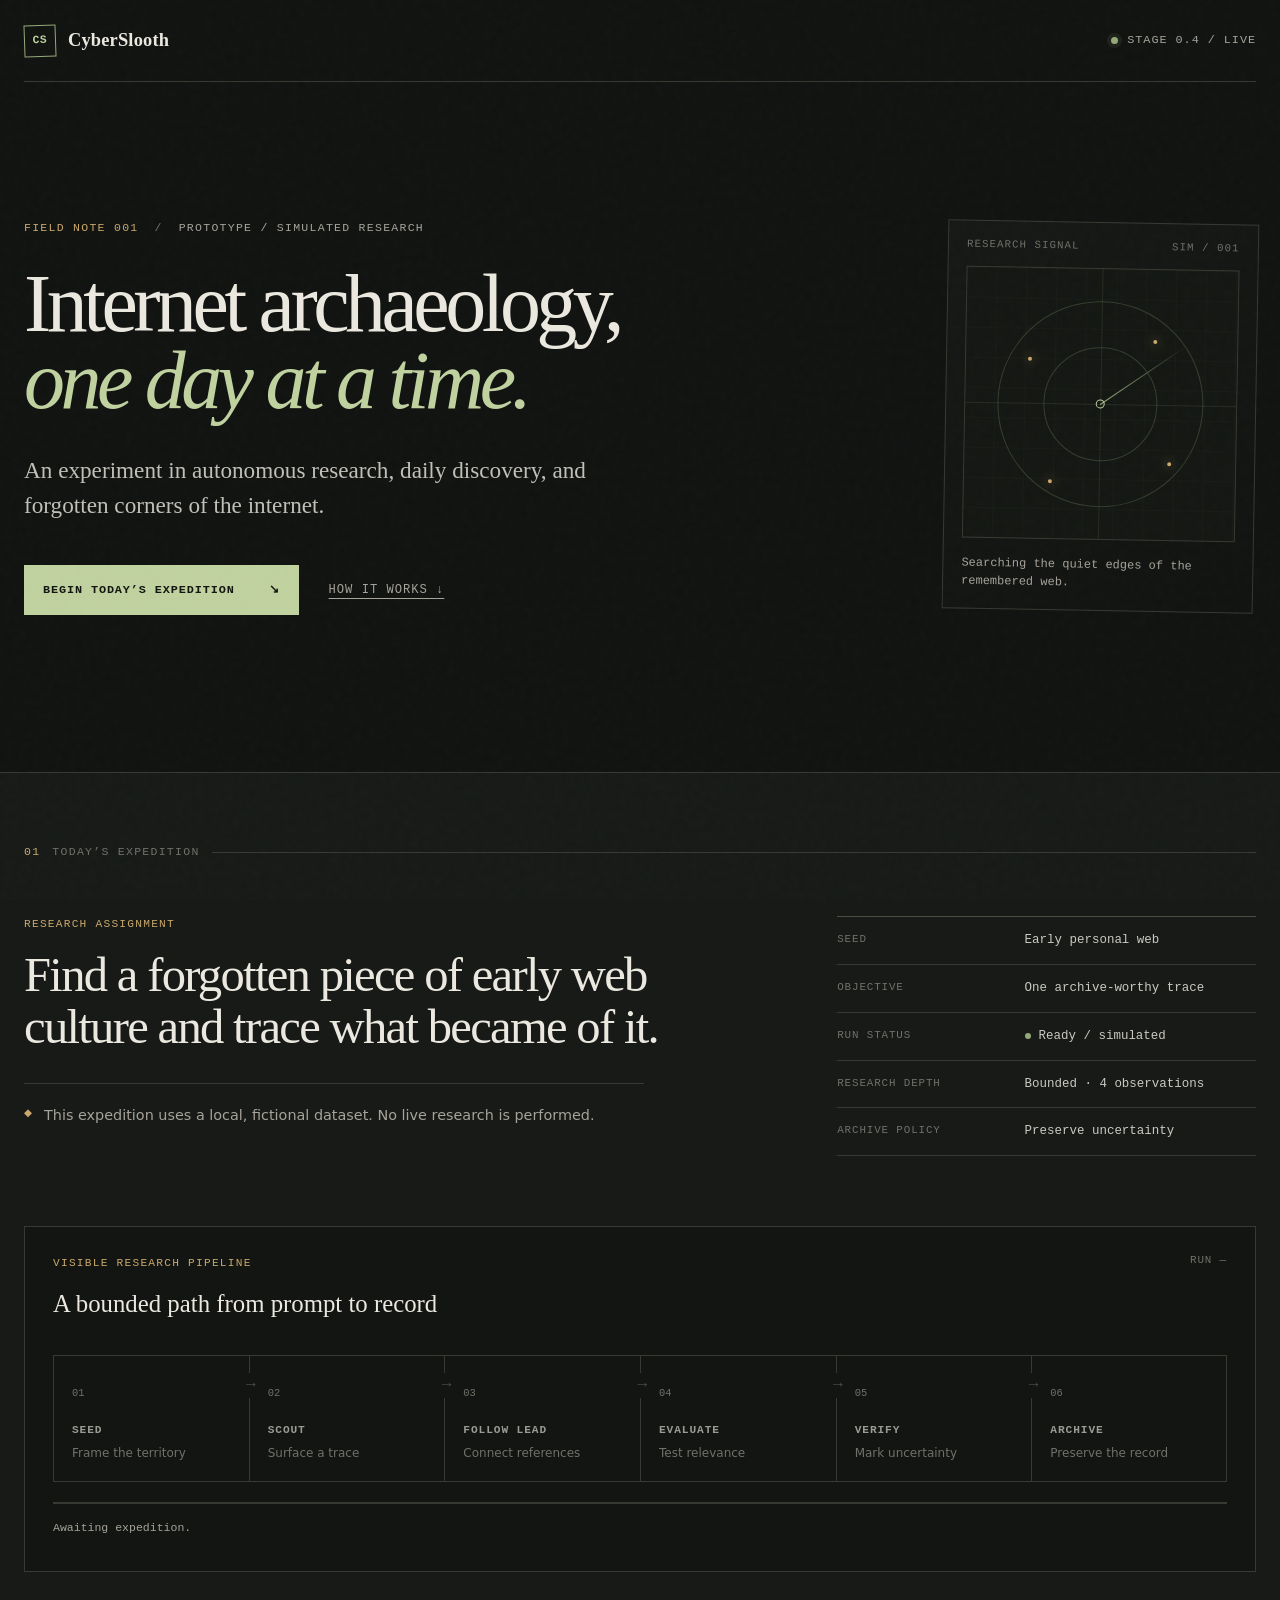
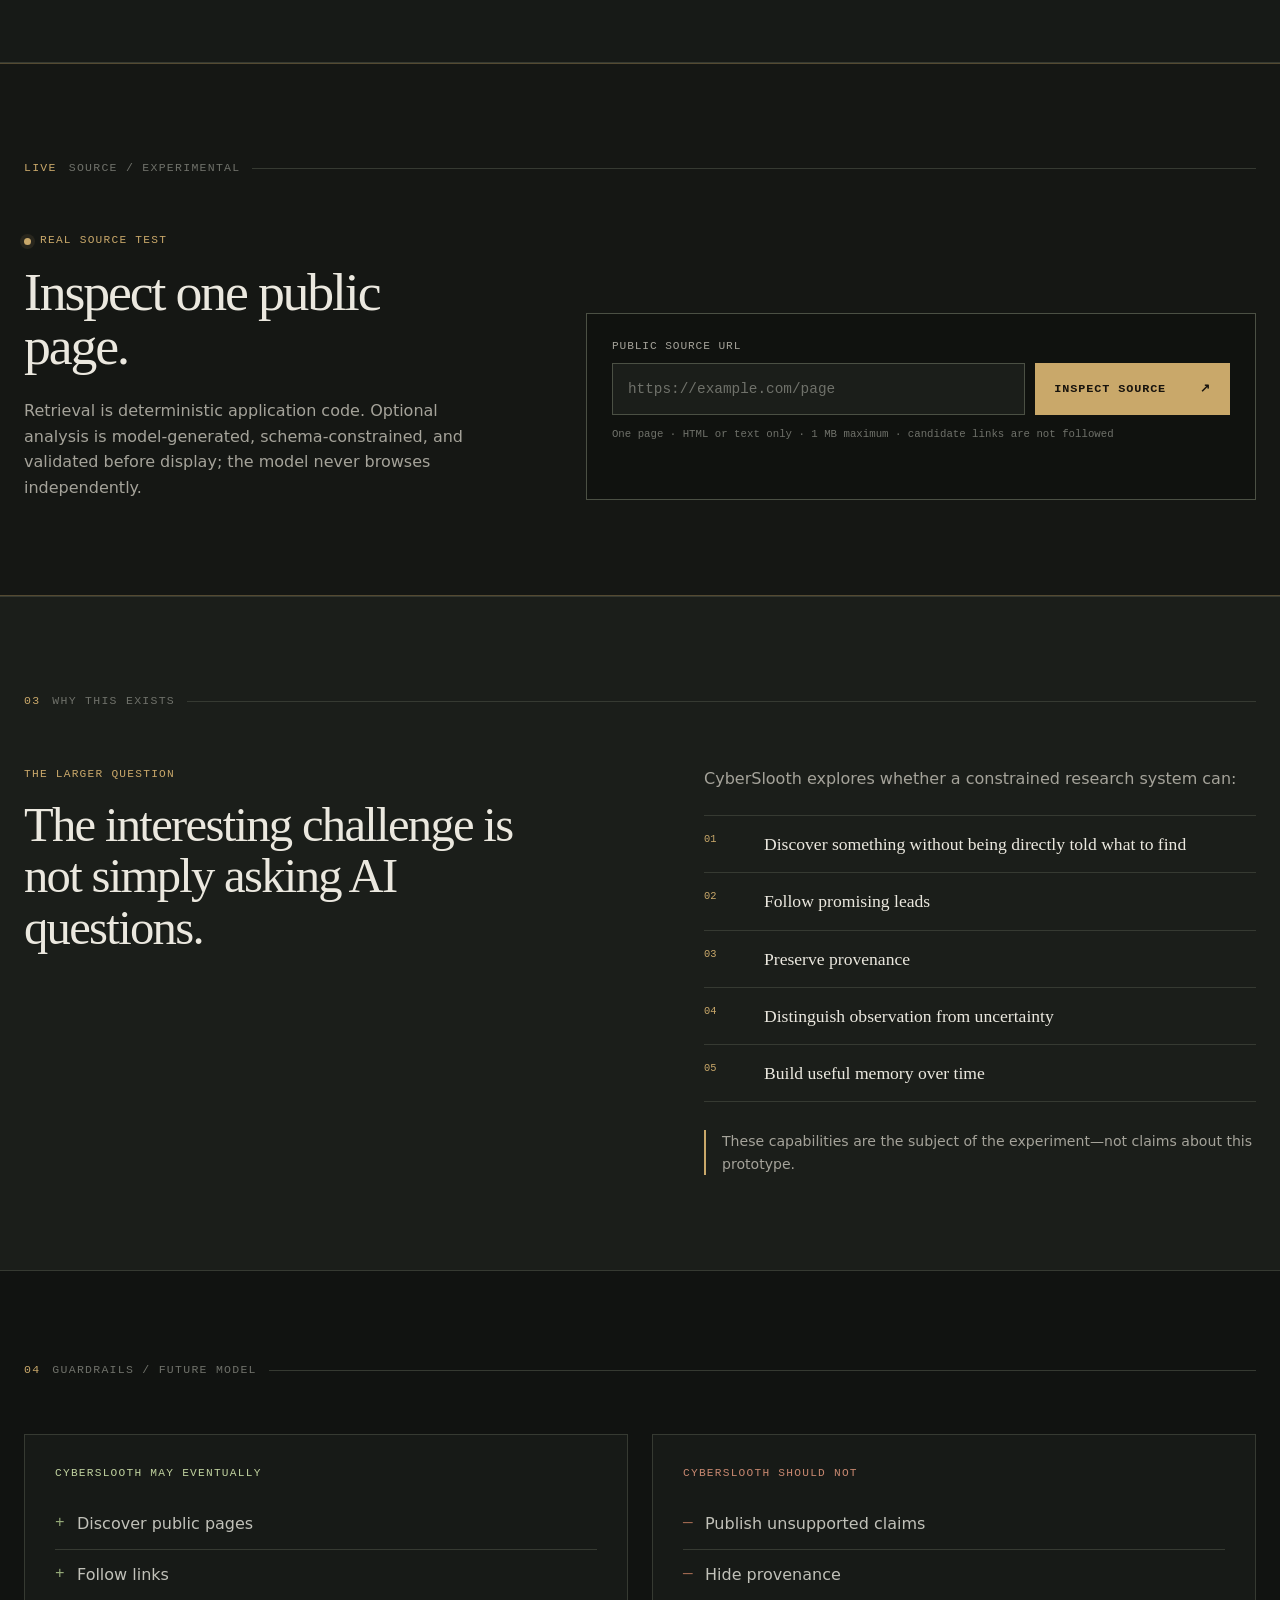
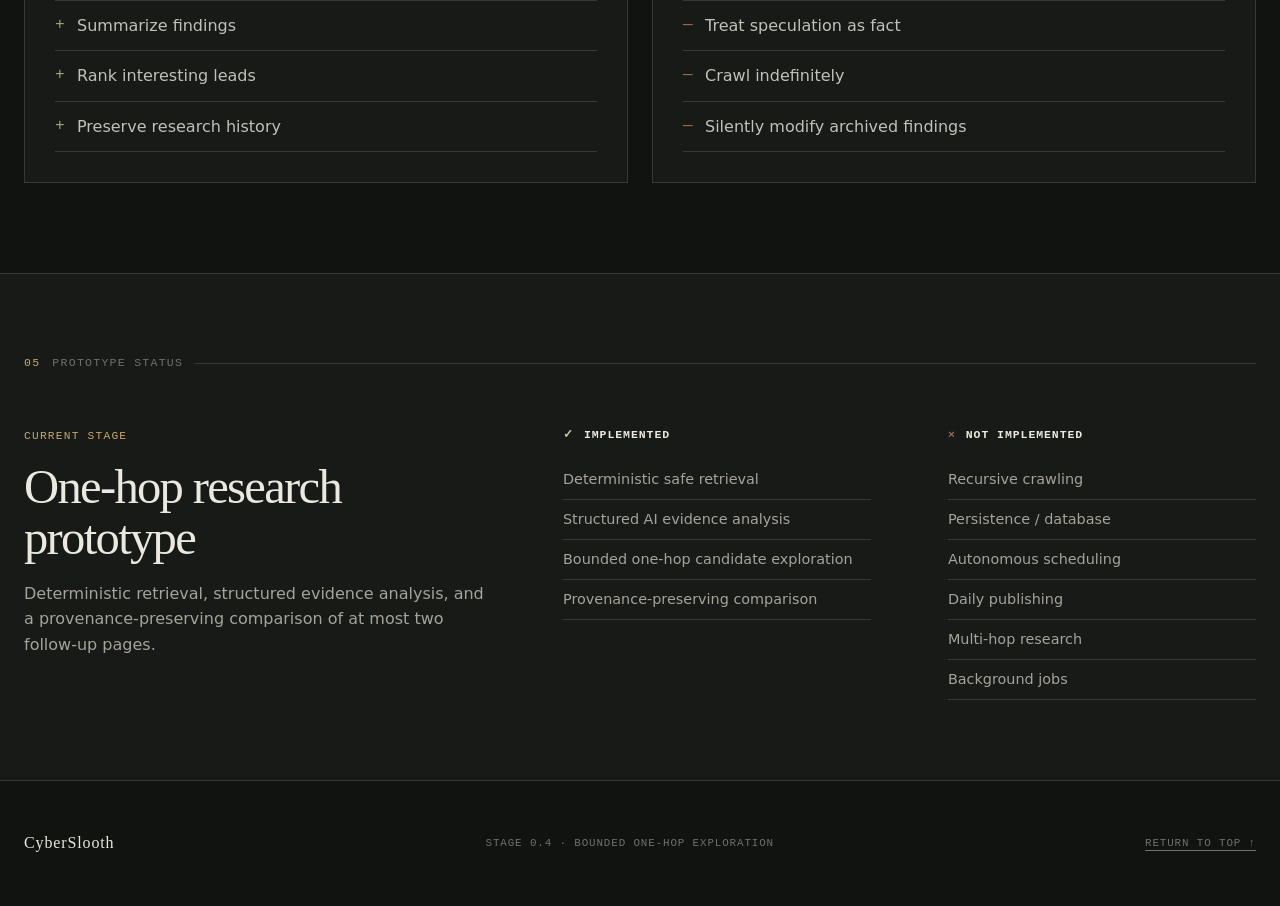
==== commit 8c0b3abc: "Add bounded one-hop candidate exploration" ====
--- a/index.html
+++ b/index.html
@@ -19,7 +19,7 @@
     </a>
     <div class="header-meta">
       <span class="status-dot" aria-hidden="true"></span>
-      Stage 0.3 / Live
+      Stage 0.4 / Live
     </div>
   </header>
 
@@ -222,6 +222,37 @@
               <div><span>Confidence</span><strong id="analysis-confidence"></strong></div>
             </div>
             <p class="model-disclosure"><span aria-hidden="true">◇</span> Model-generated interpretation. Schema-constrained and application-validated; not independently verified.</p>
+          </section>
+
+          <div class="exploration-launch" id="exploration-launch" hidden>
+            <div>
+              <p class="kicker">One-hop exploration</p>
+              <p>Rank only the original candidate links, inspect at most two pages, compare their evidence, then stop.</p>
+              <strong>MAX 2 FOLLOW-UP PAGES</strong>
+            </div>
+            <button class="button explore-button" id="explore-button" type="button">Explore Leads <span aria-hidden="true">↘</span></button>
+            <p class="exploration-status" id="exploration-status" role="status" aria-live="polite"></p>
+          </div>
+
+          <section class="follow-up-expedition" id="follow-up-expedition" aria-labelledby="follow-up-title" hidden>
+            <div class="follow-up-head">
+              <div><p class="kicker">Bounded research / One hop</p><h3 id="follow-up-title">Follow-up Expedition</h3></div>
+              <span>MAX 2 PAGES</span>
+            </div>
+            <div class="follow-up-list" id="follow-up-list"></div>
+            <section class="research-synthesis" id="research-synthesis" aria-labelledby="synthesis-title" hidden>
+              <p class="kicker">Compared evidence</p>
+              <h4 id="synthesis-title">Research Synthesis</h4>
+              <div class="synthesis-start"><span>Starting point</span><p id="synthesis-starting-point"></p></div>
+              <div class="synthesis-grid">
+                <section><h5>What changed</h5><p id="synthesis-changed"></p></section>
+                <section><h5>What was confirmed</h5><ul id="synthesis-confirmed"></ul></section>
+                <section><h5>What remains uncertain</h5><ul id="synthesis-uncertain"></ul></section>
+                <section><h5>Best next lead <span>Suggested only</span></h5><div id="synthesis-next-lead"></div></section>
+              </div>
+              <div class="research-value"><span>Research value</span><strong id="synthesis-value"></strong></div>
+            </section>
+            <div class="expedition-stop"><strong>Expedition Stopped</strong><span>Follow-up budget reached.</span></div>
           </section>
         </article>
       </div>
@@ -275,16 +306,16 @@
         <div class="status-grid">
           <div>
             <p class="kicker">Current Stage</p>
-            <h2 id="status-title">Evidence analysis prototype</h2>
-            <p>Deterministic retrieval followed by optional, bounded model analysis of one normalized evidence record.</p>
+            <h2 id="status-title">One-hop research prototype</h2>
+            <p>Deterministic retrieval, structured evidence analysis, and a provenance-preserving comparison of at most two follow-up pages.</p>
           </div>
           <div class="status-list implemented">
             <h3><span>✓</span> Implemented</h3>
-            <ul><li>Simulated expedition</li><li>Single public-page retrieval</li><li>Structured AI analysis</li><li>Output and candidate-URL validation</li></ul>
+            <ul><li>Deterministic safe retrieval</li><li>Structured AI evidence analysis</li><li>Bounded one-hop candidate exploration</li><li>Provenance-preserving comparison</li></ul>
           </div>
           <div class="status-list absent">
             <h3><span>×</span> Not implemented</h3>
-            <ul><li>Candidate-link exploration</li><li>Independent model browsing</li><li>Autonomous scheduling</li><li>Persistent database</li><li>Recursive crawling</li><li>Automatic publishing</li></ul>
+            <ul><li>Recursive crawling</li><li>Persistence / database</li><li>Autonomous scheduling</li><li>Daily publishing</li><li>Multi-hop research</li><li>Background jobs</li></ul>
           </div>
         </div>
       </div>
@@ -293,7 +324,7 @@
 
   <footer class="site-footer wrap">
     <span>CyberSlooth</span>
-    <span>Stage 0.3 · Evidence-bound analysis</span>
+    <span>Stage 0.4 · Bounded one-hop exploration</span>
     <a href="#top">Return to top ↑</a>
   </footer>
 
--- a/static/css/styles.css
+++ b/static/css/styles.css
@@ -195,6 +195,18 @@
 .analysis-followups { border-bottom: 1px solid var(--line-strong); }.analysis-followups h4 { display: flex; justify-content: space-between; }.analysis-followups h4 span { color: var(--amber); font-weight: 400; }.analysis-followups li { display: grid; grid-template-columns: minmax(0,1fr) 1fr; gap: 25px; padding: 12px 0; border-top: 1px solid var(--line); }.analysis-followups a { overflow-wrap: anywhere; color: var(--amber); font: .72rem/1.5 var(--mono); text-underline-offset: 4px; }.analysis-followups p { margin: 0; color: var(--muted); font-size: .86rem; }
 .analysis-verdict { display: grid; grid-template-columns: 1fr .35fr; }.analysis-verdict > div { padding: 25px 27px; }.analysis-verdict > div + div { border-left: 1px solid var(--line); }.analysis-verdict span { display: block; margin-bottom: 8px; color: var(--faint); font: .62rem/1 var(--mono); text-transform: uppercase; letter-spacing: .08em; }.analysis-verdict strong { color: var(--moss-bright); font: 700 1.2rem/1 var(--mono); letter-spacing: .08em; }.analysis-verdict p { margin: 10px 0 0; color: var(--muted); font-size: .88rem; }
 .model-disclosure { display: flex; gap: 10px; margin: 0; padding: 14px 27px; border-top: 1px solid var(--line); background: rgba(148,169,120,.06); color: var(--faint); font: .66rem/1.5 var(--mono); text-transform: uppercase; letter-spacing: .06em; }
+.exploration-launch[hidden], .follow-up-expedition[hidden], .research-synthesis[hidden] { display: none; }
+.exploration-launch { display: grid; grid-template-columns: 1fr auto; gap: 0 28px; align-items: center; margin: 0 30px 30px; padding: 24px 27px; border: 1px solid rgba(201,168,106,.55); background: rgba(201,168,106,.06); }
+.exploration-launch p { margin: 0; color: var(--muted); }.exploration-launch .kicker { margin-bottom: 5px; color: var(--amber); }.exploration-launch strong { display: block; margin-top: 10px; color: var(--amber); font: 700 .68rem/1.4 var(--mono); letter-spacing: .08em; }
+.explore-button { background: var(--amber); color: #17130d; white-space: nowrap; }.explore-button:hover { background: #dfc082; }
+.exploration-status { grid-column: 1 / -1; min-height: 20px; margin: 12px 0 -5px !important; font: .72rem/1.5 var(--mono); }.exploration-status.loading { color: var(--amber); }.exploration-status.success { color: var(--moss-bright); }.exploration-status.error { color: #e09a80; }
+.follow-up-expedition { margin: 0 30px 30px; border: 1px solid var(--line-strong); background: #121411; }
+.follow-up-head { display: flex; justify-content: space-between; gap: 24px; align-items: start; padding: 28px; border-bottom: 1px solid var(--line-strong); }.follow-up-head h3 { margin: 0; font: 400 clamp(2rem,3.4vw,3.4rem)/1 var(--serif); letter-spacing: -.035em; text-transform: uppercase; }.follow-up-head > span { flex: 0 0 auto; padding: 8px 10px; border: 1px solid rgba(201,168,106,.55); color: var(--amber); font: 700 .65rem/1 var(--mono); letter-spacing: .07em; }
+.follow-up-card { border-bottom: 1px solid var(--line-strong); }.follow-up-card-head { display: grid; grid-template-columns: 38px minmax(0,1fr) auto; gap: 14px; align-items: start; padding: 24px 27px; }.follow-up-index { color: var(--amber); font: .68rem/1.6 var(--mono); }.follow-up-card h4 { margin: 0; font: 400 1.45rem/1.2 var(--serif); }.follow-up-card a { display: block; margin-top: 6px; overflow-wrap: anywhere; color: var(--faint); font: .7rem/1.5 var(--mono); text-underline-offset: 4px; }.retrieval-status { padding: 7px 9px; border: 1px solid var(--line-strong); color: var(--moss-bright); font: 700 .62rem/1 var(--mono); text-transform: uppercase; letter-spacing: .07em; }.follow-up-card.failed .retrieval-status { color: #e09a80; border-color: rgba(224,154,128,.45); }
+.follow-up-details { display: grid; grid-template-columns: repeat(2,1fr); border-top: 1px solid var(--line); }.follow-up-details section { min-width: 0; padding: 22px 27px; border-bottom: 1px solid var(--line); }.follow-up-details section:nth-child(even) { border-left: 1px solid var(--line); }.follow-up-details section:nth-last-child(-n+2) { border-bottom: 0; }.follow-up-details h5, .synthesis-grid h5 { margin: 0 0 8px; color: var(--amber); font: 700 .64rem/1.4 var(--mono); text-transform: uppercase; letter-spacing: .07em; }.follow-up-details p { margin: 0; color: var(--muted); font-size: .88rem; }.follow-up-provenance { display: grid; grid-template-columns: repeat(3,1fr); border-top: 1px solid var(--line); }.follow-up-provenance div { min-width: 0; padding: 13px 27px; border-right: 1px solid var(--line); border-bottom: 1px solid var(--line); }.follow-up-provenance div:nth-child(3n) { border-right: 0; }.follow-up-provenance div:nth-last-child(-n+3) { border-bottom: 0; }.follow-up-provenance span, .synthesis-start span, .research-value span { display: block; color: var(--faint); font: .6rem/1.3 var(--mono); text-transform: uppercase; letter-spacing: .07em; }.follow-up-provenance strong { display: block; margin-top: 5px; overflow-wrap: anywhere; color: #bdbdb5; font: 400 .68rem/1.5 var(--mono); }
+.follow-up-excerpt { padding: 18px 27px; border-top: 1px solid var(--line); }.follow-up-excerpt h5 { margin: 0 0 8px; color: var(--amber); font: 700 .64rem/1.4 var(--mono); text-transform: uppercase; letter-spacing: .07em; }.follow-up-excerpt p { margin: 0; max-height: 150px; overflow: auto; color: var(--muted); font-family: var(--serif); font-size: .94rem; }
+.research-synthesis { padding: 28px; border-bottom: 1px solid var(--line-strong); background: #191d17; }.research-synthesis > h4 { margin: 0; font: 400 clamp(1.8rem,3vw,2.8rem)/1 var(--serif); text-transform: uppercase; }.synthesis-start { margin-top: 24px; padding: 18px; border: 1px solid var(--line); }.synthesis-start p { margin: 7px 0 0; color: #cdcdc5; font-family: var(--serif); }.synthesis-grid { display: grid; grid-template-columns: 1fr 1fr; margin-top: 18px; border: 1px solid var(--line); }.synthesis-grid section { min-width: 0; padding: 20px; border-right: 1px solid var(--line); border-bottom: 1px solid var(--line); }.synthesis-grid section:nth-child(even) { border-right: 0; }.synthesis-grid section:nth-last-child(-n+2) { border-bottom: 0; }.synthesis-grid p, .synthesis-grid ul { margin: 0; color: var(--muted); font-size: .86rem; }.synthesis-grid ul { padding-left: 18px; }.synthesis-grid a { overflow-wrap: anywhere; color: var(--amber); font: .72rem/1.5 var(--mono); }.synthesis-grid h5 span { color: var(--faint); font-weight: 400; }.research-value { display: flex; justify-content: space-between; gap: 20px; align-items: center; margin-top: 18px; padding: 14px 18px; background: rgba(148,169,120,.08); }.research-value strong { color: var(--moss-bright); font: 700 .84rem/1 var(--mono); letter-spacing: .08em; }
+.expedition-stop { display: flex; justify-content: space-between; gap: 20px; padding: 20px 27px; background: #0d0f0c; color: var(--amber); font: .72rem/1.4 var(--mono); text-transform: uppercase; letter-spacing: .08em; }.expedition-stop span { color: var(--muted); }
 
 .method-section { padding-block: 95px; background: var(--panel); border-block: 1px solid var(--line); }
 .method-grid { display: grid; grid-template-columns: 1fr 1fr; gap: 10vw; }
@@ -217,7 +229,7 @@
   .wrap, .site-header { width: min(calc(100% - 32px), var(--max)); }.site-header { height: 68px; }.header-meta { font-size: .62rem; }.hero { padding-block: 64px 75px; }.hero h1 { font-size: clamp(3.15rem,15vw,4.6rem); }.eyebrow { display: block; line-height: 1.8; }.eyebrow span { display: block; }.eyebrow span + span::before { display: none; }.hero-actions { align-items: stretch; flex-direction: column; gap: 20px; }.button-primary { width: 100%; }.signal-card { width: 88%; }.expedition-section, .results-section, .method-section, .guardrails-section, .status-section, .live-source-section { padding-block: 65px; }.section-label { margin-bottom: 38px; }.pipeline-panel { margin-top: 50px; padding: 17px; }.panel-heading { display: block; }.run-id { display: block; margin-top: 18px; }.pipeline { grid-template-columns: 1fr 1fr; }.pipeline li:nth-child(2), .pipeline li:nth-child(4) { border-right: 1px solid var(--line); }.pipeline li:nth-child(3) { border-right: 0; }.pipeline li:nth-child(2)::after, .pipeline li:nth-child(4)::after { display: none; }.pipeline li:nth-child(3)::after { display: block; }.pipeline li { padding: 16px 12px; }.pipeline strong { margin-top: 12px; }.guardrail-grid, .record-grid, .evidence-grid, .live-provenance { grid-template-columns: 1fr; }.discovery-card { padding: 22px; }.artifact-glyph { height: 120px; }.result-metrics { grid-template-columns: 1fr; }.result-metrics div, .result-metrics div:first-child { padding: 12px 0; border-right: 0; border-bottom: 1px solid rgba(25,27,23,.2); }.result-metrics div:last-child { border-bottom: 0; }.source-form { padding: 18px; }.source-input-row { grid-template-columns: 1fr; }.live-button { width: 100%; }.live-record-head { padding: 22px; }.http-stamp { width: 66px; height: 66px; }.live-provenance div, .live-provenance div:nth-child(even), .live-provenance div:nth-last-child(-n+2) { padding: 14px 22px; border-right: 0; border-bottom: 1px solid var(--line); }.live-provenance div:last-child { border-bottom: 0; }.evidence-grid section { padding: 22px; }.evidence-grid section + section { border-left: 0; border-top: 1px solid var(--line); }.no-analysis { padding: 15px 22px; }.site-footer { padding-block: 35px; min-height: 0; flex-direction: column; align-items: start; }.dialog-shell { padding: 20px; }.archive-meta { grid-template-columns: 1fr; }.archive-meta div { border-right: 0; border-bottom: 1px solid var(--line); }.archive-meta div:last-child { border-bottom: 0; }.dialog-done { max-width: none; }.wordmark-mark { width: 28px; height: 28px; }
 }
 @media (max-width: 620px) {
-  .analysis-launch { grid-template-columns: 1fr; padding: 20px 22px; }.analyze-button { grid-column: 1; grid-row: auto; width: 100%; margin-top: 18px; }.analysis-status { grid-column: 1; }.ai-analysis { margin: 0 14px 22px; }.ai-analysis-head { display: block; padding: 22px; }.analysis-classification { margin-top: 20px; }.analysis-narrative, .analysis-lists, .analysis-verdict { grid-template-columns: 1fr; }.analysis-narrative section + section, .analysis-lists > section + section, .analysis-verdict > div + div { border-left: 0; border-top: 1px solid var(--line); }.analysis-narrative section, .analysis-lists > section, .analysis-followups { padding: 22px; }.analysis-followups li { grid-template-columns: 1fr; gap: 7px; }
+  .analysis-launch { grid-template-columns: 1fr; padding: 20px 22px; }.analyze-button { grid-column: 1; grid-row: auto; width: 100%; margin-top: 18px; }.analysis-status { grid-column: 1; }.ai-analysis { margin: 0 14px 22px; }.ai-analysis-head { display: block; padding: 22px; }.analysis-classification { margin-top: 20px; }.analysis-narrative, .analysis-lists, .analysis-verdict { grid-template-columns: 1fr; }.analysis-narrative section + section, .analysis-lists > section + section, .analysis-verdict > div + div { border-left: 0; border-top: 1px solid var(--line); }.analysis-narrative section, .analysis-lists > section, .analysis-followups { padding: 22px; }.analysis-followups li { grid-template-columns: 1fr; gap: 7px; }.exploration-launch, .follow-up-expedition { margin-inline: 14px; }.exploration-launch { grid-template-columns: 1fr; padding: 22px; }.explore-button { width: 100%; margin-top: 18px; }.exploration-status { grid-column: 1; }.follow-up-head, .follow-up-card-head, .expedition-stop { display: block; }.follow-up-head > span, .retrieval-status { display: inline-block; margin-top: 16px; }.follow-up-card-head { padding: 22px; }.follow-up-index { display: block; margin-bottom: 8px; }.follow-up-details, .follow-up-provenance, .synthesis-grid { grid-template-columns: 1fr; }.follow-up-details section + section, .synthesis-grid section, .synthesis-grid section:nth-child(even), .synthesis-grid section:nth-last-child(-n+2) { border-left: 0; border-right: 0; border-bottom: 1px solid var(--line); }.follow-up-details section:last-child, .synthesis-grid section:last-child { border-bottom: 0; }.follow-up-provenance div { border-right: 0; border-bottom: 1px solid var(--line); }.follow-up-provenance div:last-child { border-bottom: 0; }.research-synthesis { padding: 22px; }.expedition-stop span { display: block; margin-top: 5px; }
 }
 @media (prefers-reduced-motion: reduce) {
   html { scroll-behavior: auto; } *, *::before, *::after { animation-duration: .01ms !important; animation-iteration-count: 1 !important; transition-duration: .01ms !important; scroll-behavior: auto !important; }
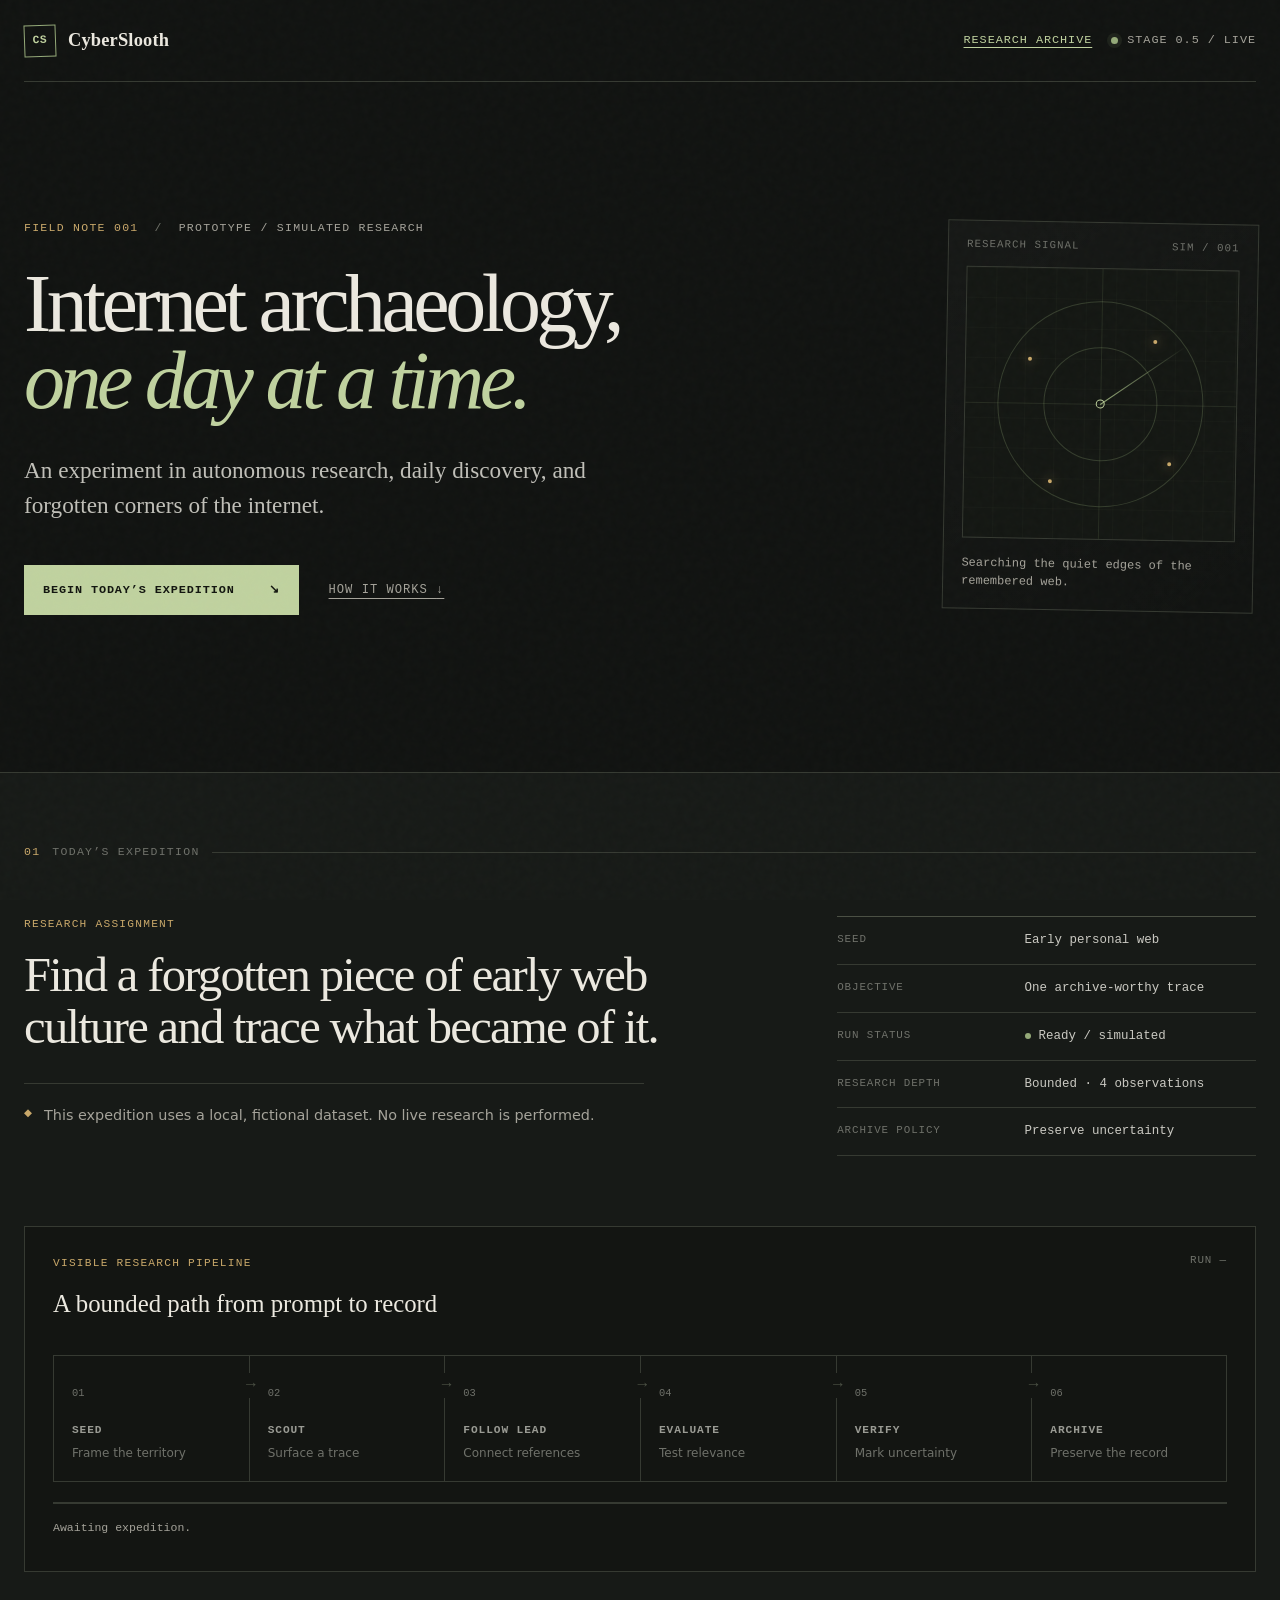
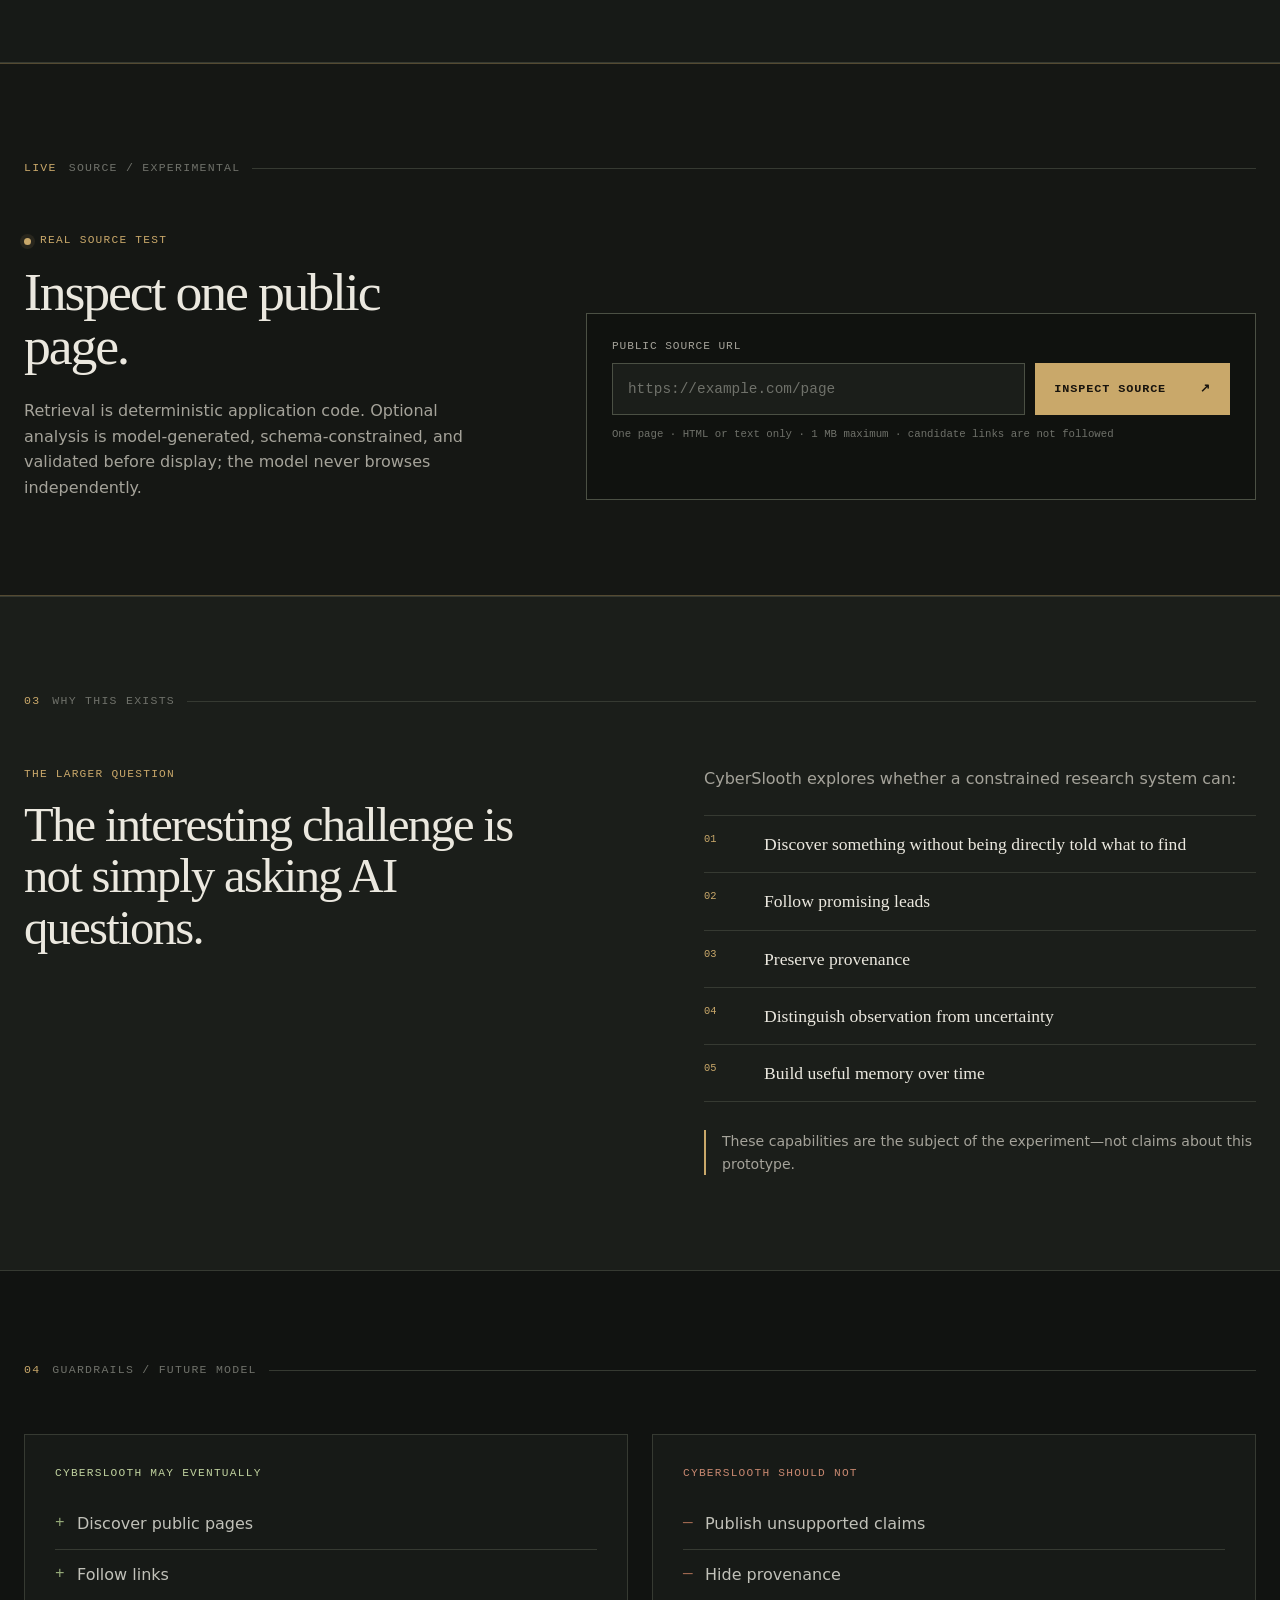
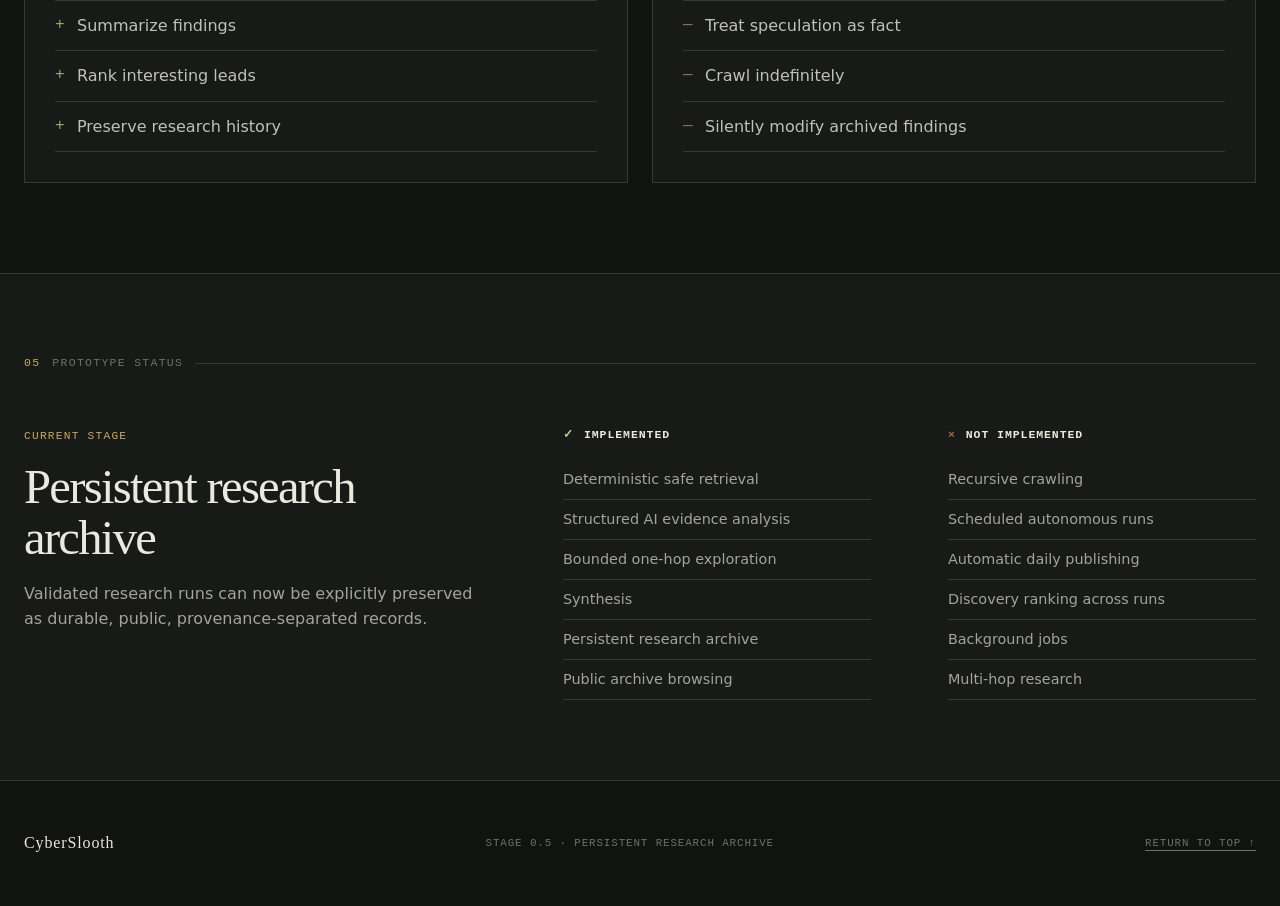
==== commit 9128127b: "Add persistent public research archive" ====
--- a/index.html
+++ b/index.html
@@ -18,8 +18,9 @@
       <span>CyberSlooth</span>
     </a>
     <div class="header-meta">
+      <a class="archive-nav" href="/archive">Research Archive</a>
       <span class="status-dot" aria-hidden="true"></span>
-      Stage 0.4 / Live
+      Stage 0.5 / Live
     </div>
   </header>
 
@@ -254,6 +255,13 @@
             </section>
             <div class="expedition-stop"><strong>Expedition Stopped</strong><span>Follow-up budget reached.</span></div>
           </section>
+
+          <div class="archive-launch" id="archive-launch" hidden>
+            <div><p class="kicker">Explicit archive action</p><p>Save this validated research run as a durable public record.</p></div>
+            <button class="button archive-button" id="archive-button" type="button">Archive Research Run <span aria-hidden="true">→</span></button>
+            <p class="archive-save-status" id="archive-save-status" role="status" aria-live="polite"></p>
+            <div class="archive-confirmation" id="archive-confirmation" hidden><strong>Archived</strong><span>Record ID: <b id="archived-public-id"></b></span><a id="open-archived-record">Open Archive Record →</a></div>
+          </div>
         </article>
       </div>
     </section>
@@ -306,16 +314,16 @@
         <div class="status-grid">
           <div>
             <p class="kicker">Current Stage</p>
-            <h2 id="status-title">One-hop research prototype</h2>
-            <p>Deterministic retrieval, structured evidence analysis, and a provenance-preserving comparison of at most two follow-up pages.</p>
+            <h2 id="status-title">Persistent research archive</h2>
+            <p>Validated research runs can now be explicitly preserved as durable, public, provenance-separated records.</p>
           </div>
           <div class="status-list implemented">
             <h3><span>✓</span> Implemented</h3>
-            <ul><li>Deterministic safe retrieval</li><li>Structured AI evidence analysis</li><li>Bounded one-hop candidate exploration</li><li>Provenance-preserving comparison</li></ul>
+            <ul><li>Deterministic safe retrieval</li><li>Structured AI evidence analysis</li><li>Bounded one-hop exploration</li><li>Synthesis</li><li>Persistent research archive</li><li>Public archive browsing</li></ul>
           </div>
           <div class="status-list absent">
             <h3><span>×</span> Not implemented</h3>
-            <ul><li>Recursive crawling</li><li>Persistence / database</li><li>Autonomous scheduling</li><li>Daily publishing</li><li>Multi-hop research</li><li>Background jobs</li></ul>
+            <ul><li>Recursive crawling</li><li>Scheduled autonomous runs</li><li>Automatic daily publishing</li><li>Discovery ranking across runs</li><li>Background jobs</li><li>Multi-hop research</li></ul>
           </div>
         </div>
       </div>
@@ -324,7 +332,7 @@
 
   <footer class="site-footer wrap">
     <span>CyberSlooth</span>
-    <span>Stage 0.4 · Bounded one-hop exploration</span>
+    <span>Stage 0.5 · Persistent research archive</span>
     <a href="#top">Return to top ↑</a>
   </footer>
 
--- a/static/css/styles.css
+++ b/static/css/styles.css
@@ -36,6 +36,7 @@
 .wordmark { display: inline-flex; align-items: center; gap: 12px; font-family: var(--serif); font-size: 1.15rem; font-weight: 700; text-decoration: none; letter-spacing: .01em; }
 .wordmark-mark { display: grid; place-items: center; width: 32px; height: 32px; border: 1px solid var(--moss); color: var(--moss-bright); font: 700 .7rem/1 var(--mono); letter-spacing: .05em; transform: rotate(-2deg); }
 .header-meta { display: flex; align-items: center; gap: 9px; color: var(--muted); font: .74rem/1 var(--mono); letter-spacing: .08em; text-transform: uppercase; }
+.archive-nav { margin-right: 10px; color: var(--moss-bright); text-underline-offset: 4px; }
 .status-dot { width: 7px; height: 7px; border-radius: 50%; background: var(--moss); box-shadow: 0 0 0 4px rgba(148,169,120,.1); }
 
 .hero { min-height: 690px; display: grid; grid-template-columns: minmax(0, 1.45fr) minmax(300px, .55fr); gap: 8vw; align-items: center; padding-block: 90px 110px; }
@@ -207,6 +208,8 @@
 .follow-up-excerpt { padding: 18px 27px; border-top: 1px solid var(--line); }.follow-up-excerpt h5 { margin: 0 0 8px; color: var(--amber); font: 700 .64rem/1.4 var(--mono); text-transform: uppercase; letter-spacing: .07em; }.follow-up-excerpt p { margin: 0; max-height: 150px; overflow: auto; color: var(--muted); font-family: var(--serif); font-size: .94rem; }
 .research-synthesis { padding: 28px; border-bottom: 1px solid var(--line-strong); background: #191d17; }.research-synthesis > h4 { margin: 0; font: 400 clamp(1.8rem,3vw,2.8rem)/1 var(--serif); text-transform: uppercase; }.synthesis-start { margin-top: 24px; padding: 18px; border: 1px solid var(--line); }.synthesis-start p { margin: 7px 0 0; color: #cdcdc5; font-family: var(--serif); }.synthesis-grid { display: grid; grid-template-columns: 1fr 1fr; margin-top: 18px; border: 1px solid var(--line); }.synthesis-grid section { min-width: 0; padding: 20px; border-right: 1px solid var(--line); border-bottom: 1px solid var(--line); }.synthesis-grid section:nth-child(even) { border-right: 0; }.synthesis-grid section:nth-last-child(-n+2) { border-bottom: 0; }.synthesis-grid p, .synthesis-grid ul { margin: 0; color: var(--muted); font-size: .86rem; }.synthesis-grid ul { padding-left: 18px; }.synthesis-grid a { overflow-wrap: anywhere; color: var(--amber); font: .72rem/1.5 var(--mono); }.synthesis-grid h5 span { color: var(--faint); font-weight: 400; }.research-value { display: flex; justify-content: space-between; gap: 20px; align-items: center; margin-top: 18px; padding: 14px 18px; background: rgba(148,169,120,.08); }.research-value strong { color: var(--moss-bright); font: 700 .84rem/1 var(--mono); letter-spacing: .08em; }
 .expedition-stop { display: flex; justify-content: space-between; gap: 20px; padding: 20px 27px; background: #0d0f0c; color: var(--amber); font: .72rem/1.4 var(--mono); text-transform: uppercase; letter-spacing: .08em; }.expedition-stop span { color: var(--muted); }
+.archive-launch[hidden], .archive-confirmation[hidden] { display: none; }
+.archive-launch { display: grid; grid-template-columns: 1fr auto; gap: 0 28px; align-items: center; margin: 0 30px 30px; padding: 24px 27px; border: 1px solid rgba(148,169,120,.58); background: rgba(148,169,120,.06); }.archive-launch p { margin: 0; color: var(--muted); }.archive-launch .kicker { margin-bottom: 5px; color: var(--moss-bright); }.archive-button { background: var(--moss-bright); color: #13170f; white-space: nowrap; }.archive-save-status { grid-column: 1 / -1; min-height: 20px; margin: 12px 0 -5px!important; font: .72rem/1.5 var(--mono); }.archive-save-status.loading { color: var(--amber); }.archive-save-status.error { color: #e09a80; }.archive-confirmation { grid-column: 1 / -1; display:grid; grid-template-columns:auto 1fr auto; gap:18px; align-items:center; margin-top:18px; padding:16px 18px; border-top:1px solid var(--line); background:#121611; }.archive-confirmation strong { color:var(--moss-bright); font:700 .75rem/1 var(--mono); text-transform:uppercase; letter-spacing:.08em; }.archive-confirmation span { color:var(--muted); font:.72rem/1.4 var(--mono); }.archive-confirmation a { color:var(--amber); font:700 .68rem/1.4 var(--mono); text-transform:uppercase; letter-spacing:.06em; text-underline-offset:4px; }
 
 .method-section { padding-block: 95px; background: var(--panel); border-block: 1px solid var(--line); }
 .method-grid { display: grid; grid-template-columns: 1fr 1fr; gap: 10vw; }
@@ -230,6 +233,7 @@
 }
 @media (max-width: 620px) {
   .analysis-launch { grid-template-columns: 1fr; padding: 20px 22px; }.analyze-button { grid-column: 1; grid-row: auto; width: 100%; margin-top: 18px; }.analysis-status { grid-column: 1; }.ai-analysis { margin: 0 14px 22px; }.ai-analysis-head { display: block; padding: 22px; }.analysis-classification { margin-top: 20px; }.analysis-narrative, .analysis-lists, .analysis-verdict { grid-template-columns: 1fr; }.analysis-narrative section + section, .analysis-lists > section + section, .analysis-verdict > div + div { border-left: 0; border-top: 1px solid var(--line); }.analysis-narrative section, .analysis-lists > section, .analysis-followups { padding: 22px; }.analysis-followups li { grid-template-columns: 1fr; gap: 7px; }.exploration-launch, .follow-up-expedition { margin-inline: 14px; }.exploration-launch { grid-template-columns: 1fr; padding: 22px; }.explore-button { width: 100%; margin-top: 18px; }.exploration-status { grid-column: 1; }.follow-up-head, .follow-up-card-head, .expedition-stop { display: block; }.follow-up-head > span, .retrieval-status { display: inline-block; margin-top: 16px; }.follow-up-card-head { padding: 22px; }.follow-up-index { display: block; margin-bottom: 8px; }.follow-up-details, .follow-up-provenance, .synthesis-grid { grid-template-columns: 1fr; }.follow-up-details section + section, .synthesis-grid section, .synthesis-grid section:nth-child(even), .synthesis-grid section:nth-last-child(-n+2) { border-left: 0; border-right: 0; border-bottom: 1px solid var(--line); }.follow-up-details section:last-child, .synthesis-grid section:last-child { border-bottom: 0; }.follow-up-provenance div { border-right: 0; border-bottom: 1px solid var(--line); }.follow-up-provenance div:last-child { border-bottom: 0; }.research-synthesis { padding: 22px; }.expedition-stop span { display: block; margin-top: 5px; }
+  .wordmark > span:last-child { display: none; }.archive-nav { margin-right: 2px; }.archive-launch { grid-template-columns: 1fr; margin-inline: 14px; padding: 22px; }.archive-button { width: 100%; margin-top: 18px; }.archive-save-status { grid-column: 1; }.archive-confirmation { grid-template-columns: 1fr; gap: 8px; }.archive-confirmation a { margin-top: 8px; }
 }
 @media (prefers-reduced-motion: reduce) {
   html { scroll-behavior: auto; } *, *::before, *::after { animation-duration: .01ms !important; animation-iteration-count: 1 !important; transition-duration: .01ms !important; scroll-behavior: auto !important; }
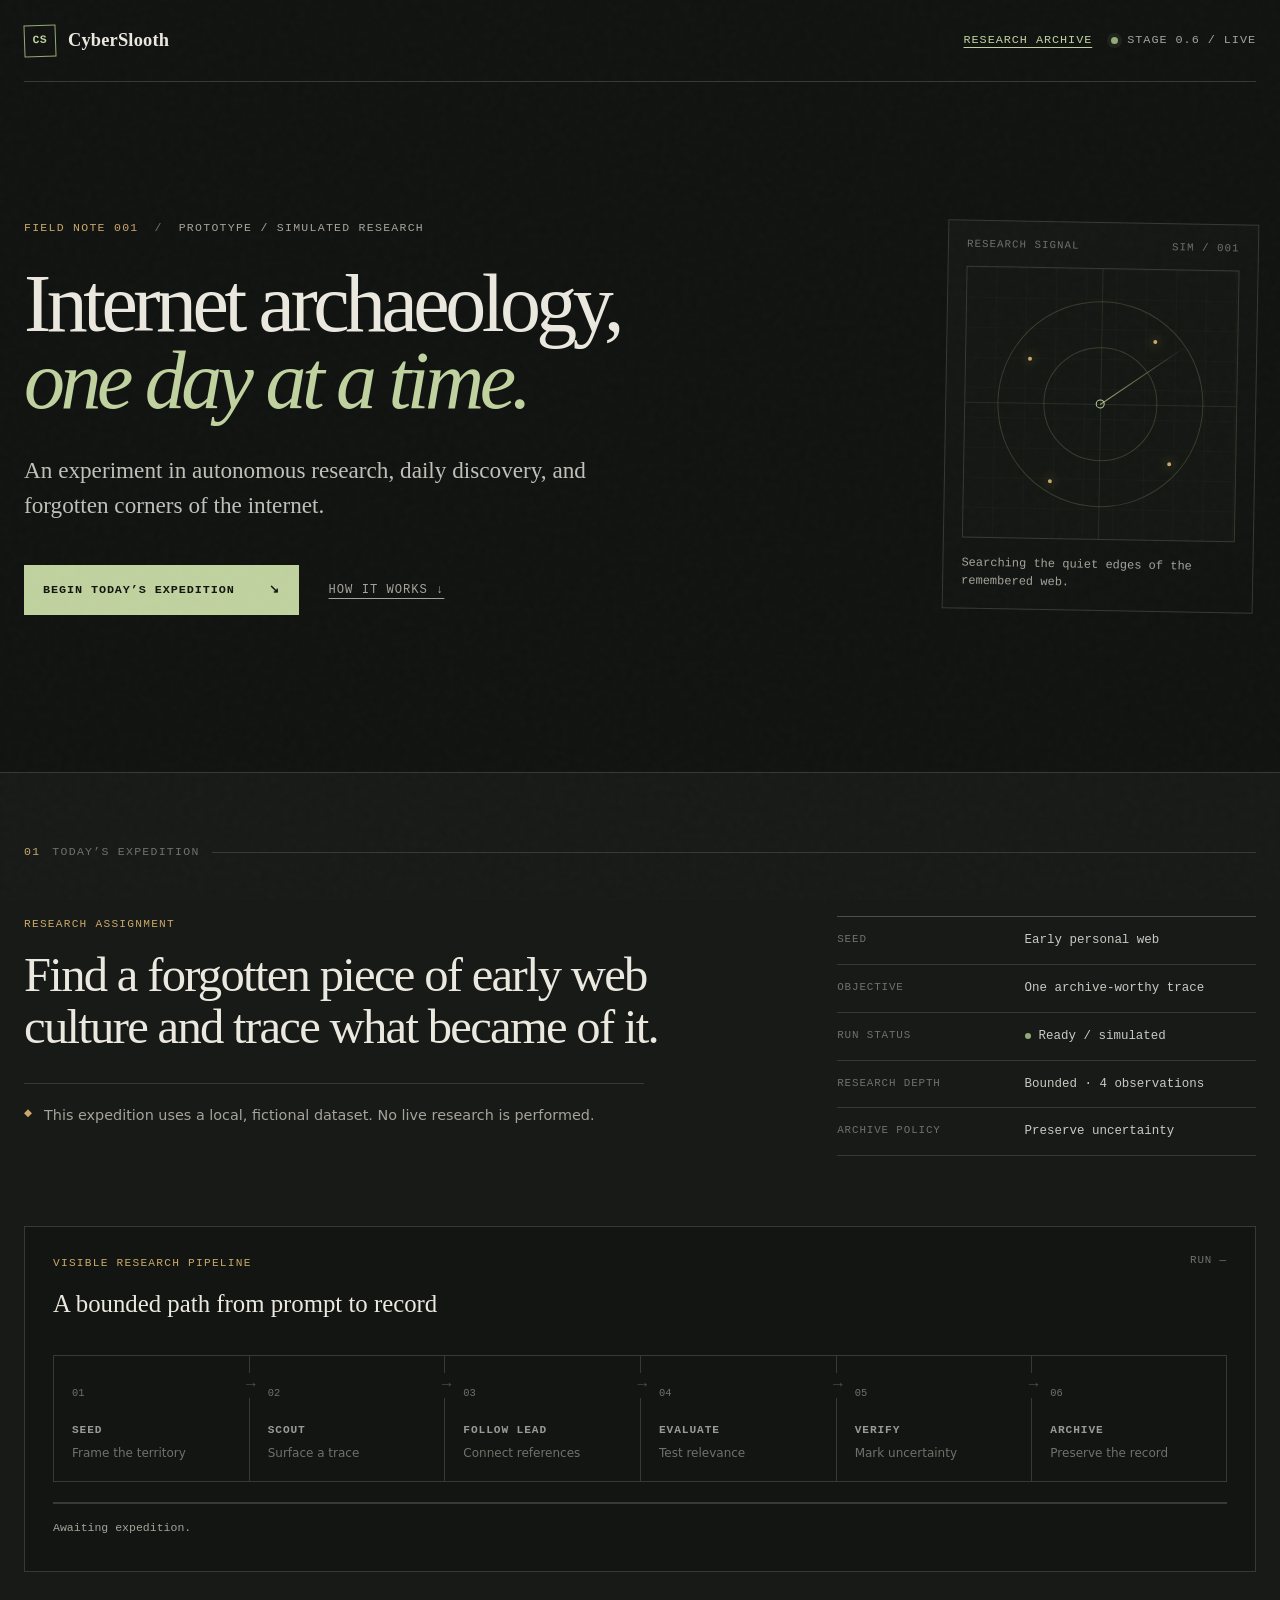
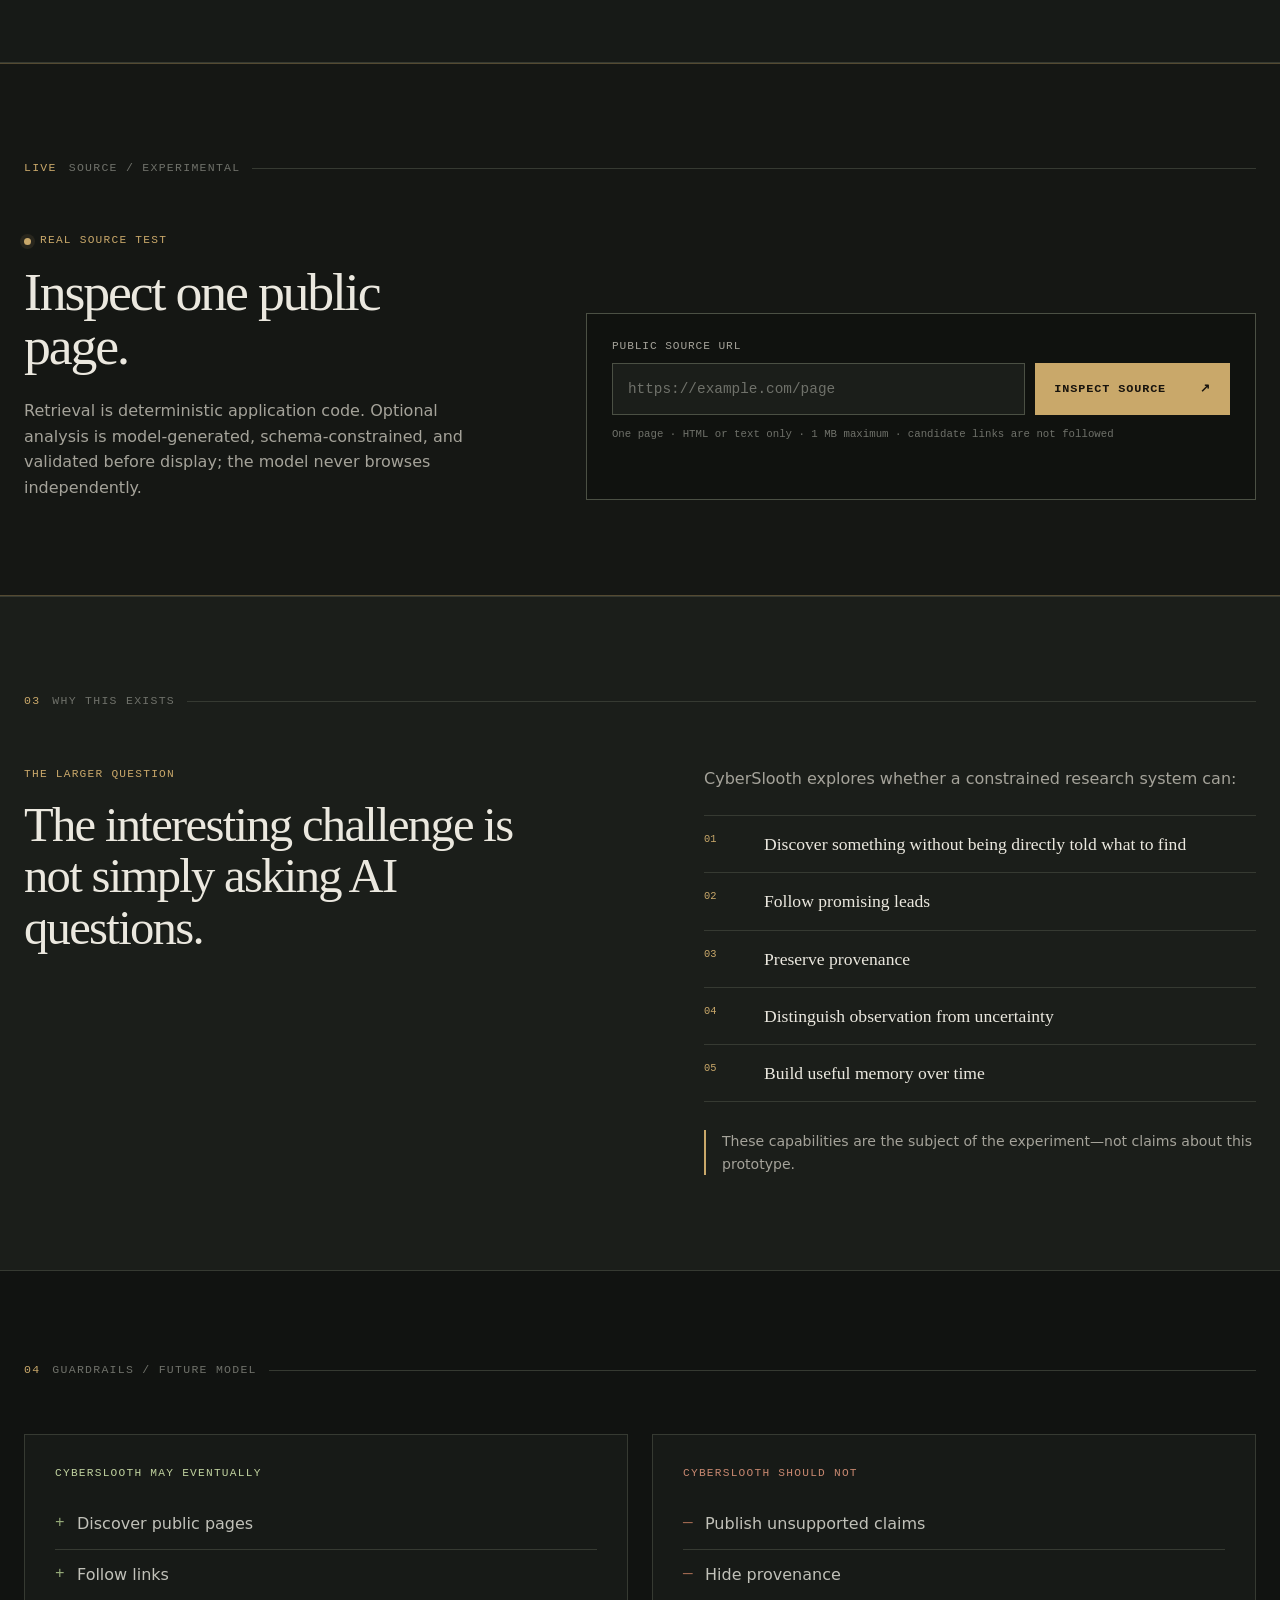
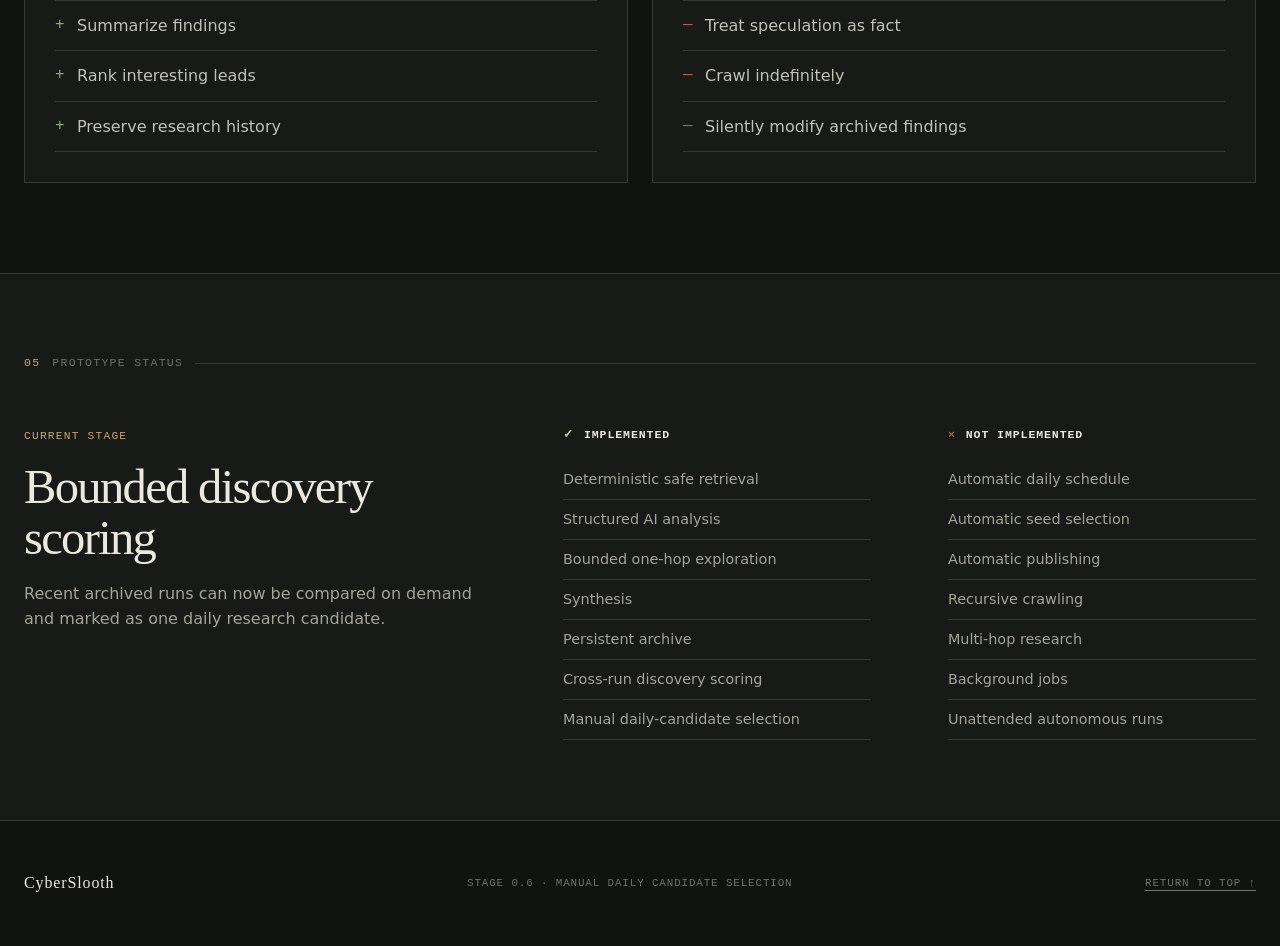
==== commit c57ae3d9: "Add bounded daily candidate selection" ====
--- a/index.html
+++ b/index.html
@@ -20,7 +20,7 @@
     <div class="header-meta">
       <a class="archive-nav" href="/archive">Research Archive</a>
       <span class="status-dot" aria-hidden="true"></span>
-      Stage 0.5 / Live
+      Stage 0.6 / Live
     </div>
   </header>
 
@@ -314,16 +314,16 @@
         <div class="status-grid">
           <div>
             <p class="kicker">Current Stage</p>
-            <h2 id="status-title">Persistent research archive</h2>
-            <p>Validated research runs can now be explicitly preserved as durable, public, provenance-separated records.</p>
+            <h2 id="status-title">Bounded discovery scoring</h2>
+            <p>Recent archived runs can now be compared on demand and marked as one daily research candidate.</p>
           </div>
           <div class="status-list implemented">
             <h3><span>✓</span> Implemented</h3>
-            <ul><li>Deterministic safe retrieval</li><li>Structured AI evidence analysis</li><li>Bounded one-hop exploration</li><li>Synthesis</li><li>Persistent research archive</li><li>Public archive browsing</li></ul>
+            <ul><li>Deterministic safe retrieval</li><li>Structured AI analysis</li><li>Bounded one-hop exploration</li><li>Synthesis</li><li>Persistent archive</li><li>Cross-run discovery scoring</li><li>Manual daily-candidate selection</li></ul>
           </div>
           <div class="status-list absent">
             <h3><span>×</span> Not implemented</h3>
-            <ul><li>Recursive crawling</li><li>Scheduled autonomous runs</li><li>Automatic daily publishing</li><li>Discovery ranking across runs</li><li>Background jobs</li><li>Multi-hop research</li></ul>
+            <ul><li>Automatic daily schedule</li><li>Automatic seed selection</li><li>Automatic publishing</li><li>Recursive crawling</li><li>Multi-hop research</li><li>Background jobs</li><li>Unattended autonomous runs</li></ul>
           </div>
         </div>
       </div>
@@ -332,7 +332,7 @@
 
   <footer class="site-footer wrap">
     <span>CyberSlooth</span>
-    <span>Stage 0.5 · Persistent research archive</span>
+    <span>Stage 0.6 · Manual daily candidate selection</span>
     <a href="#top">Return to top ↑</a>
   </footer>
 
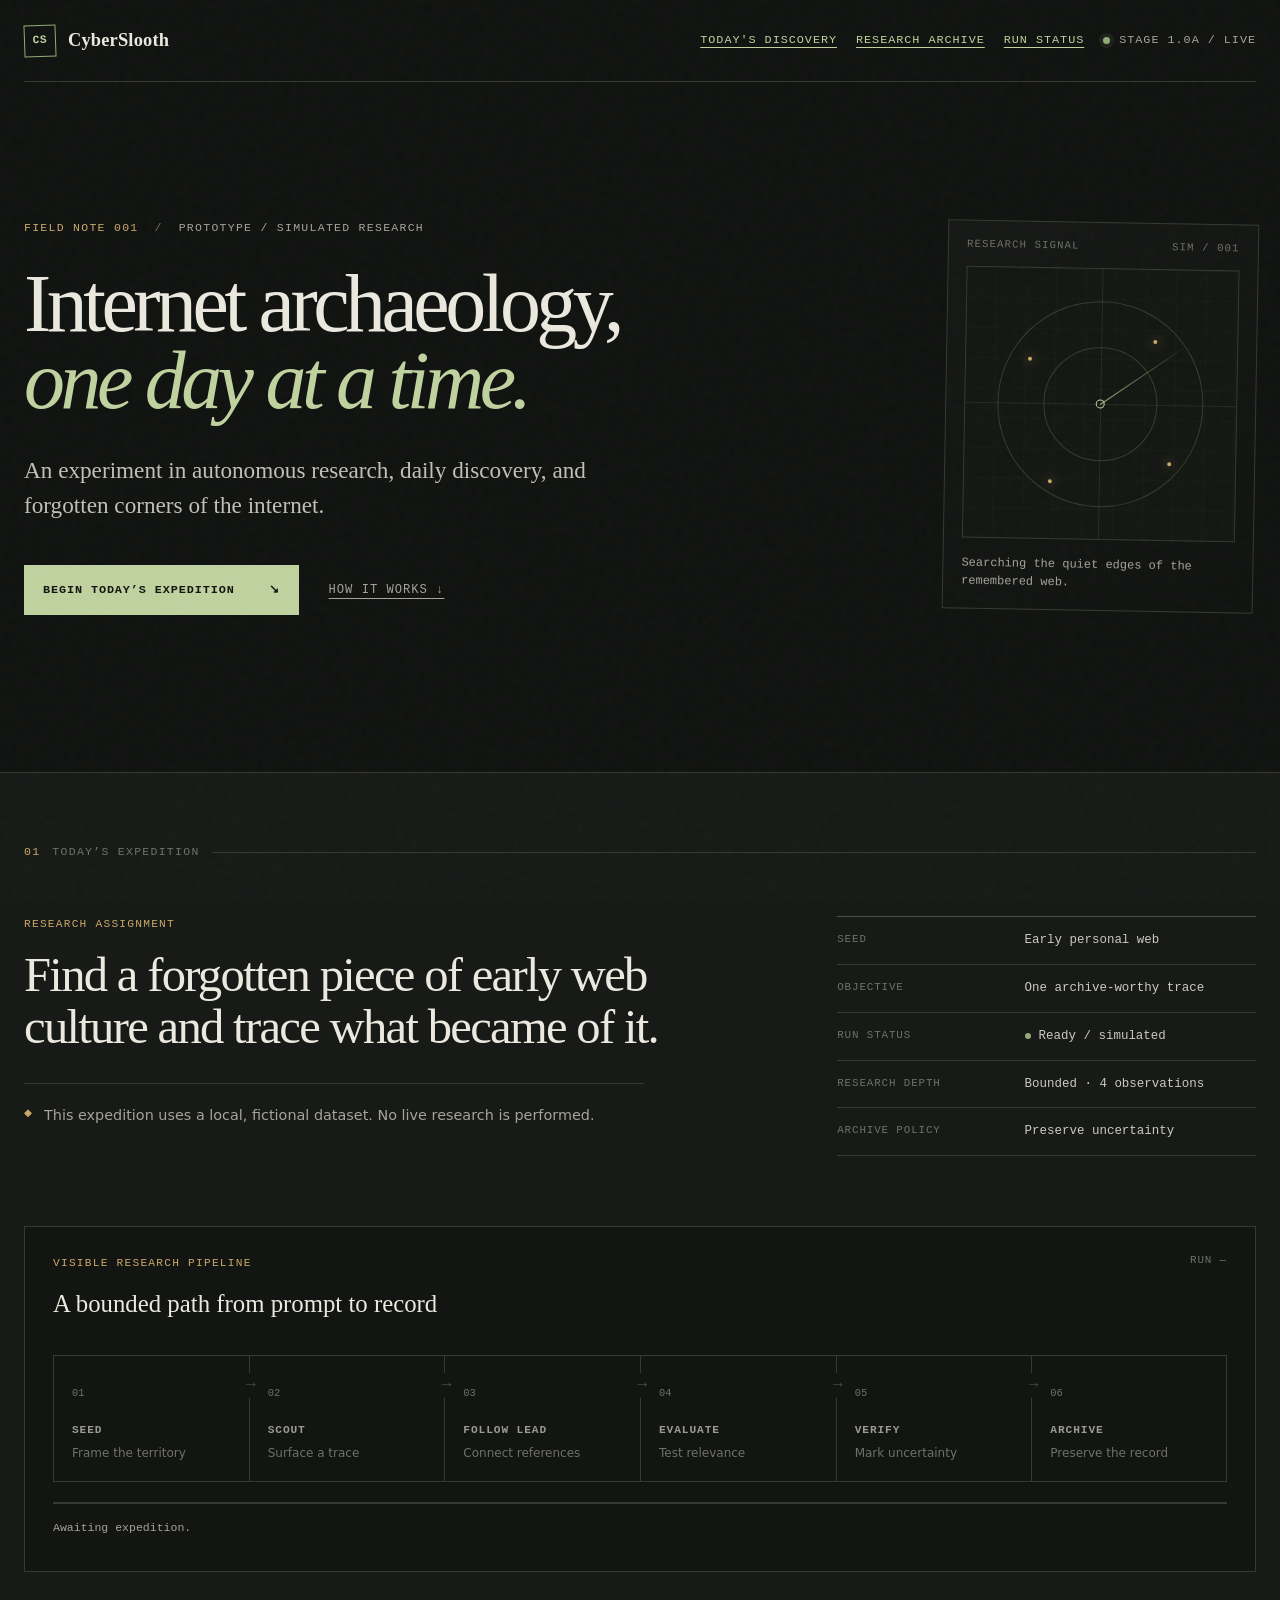
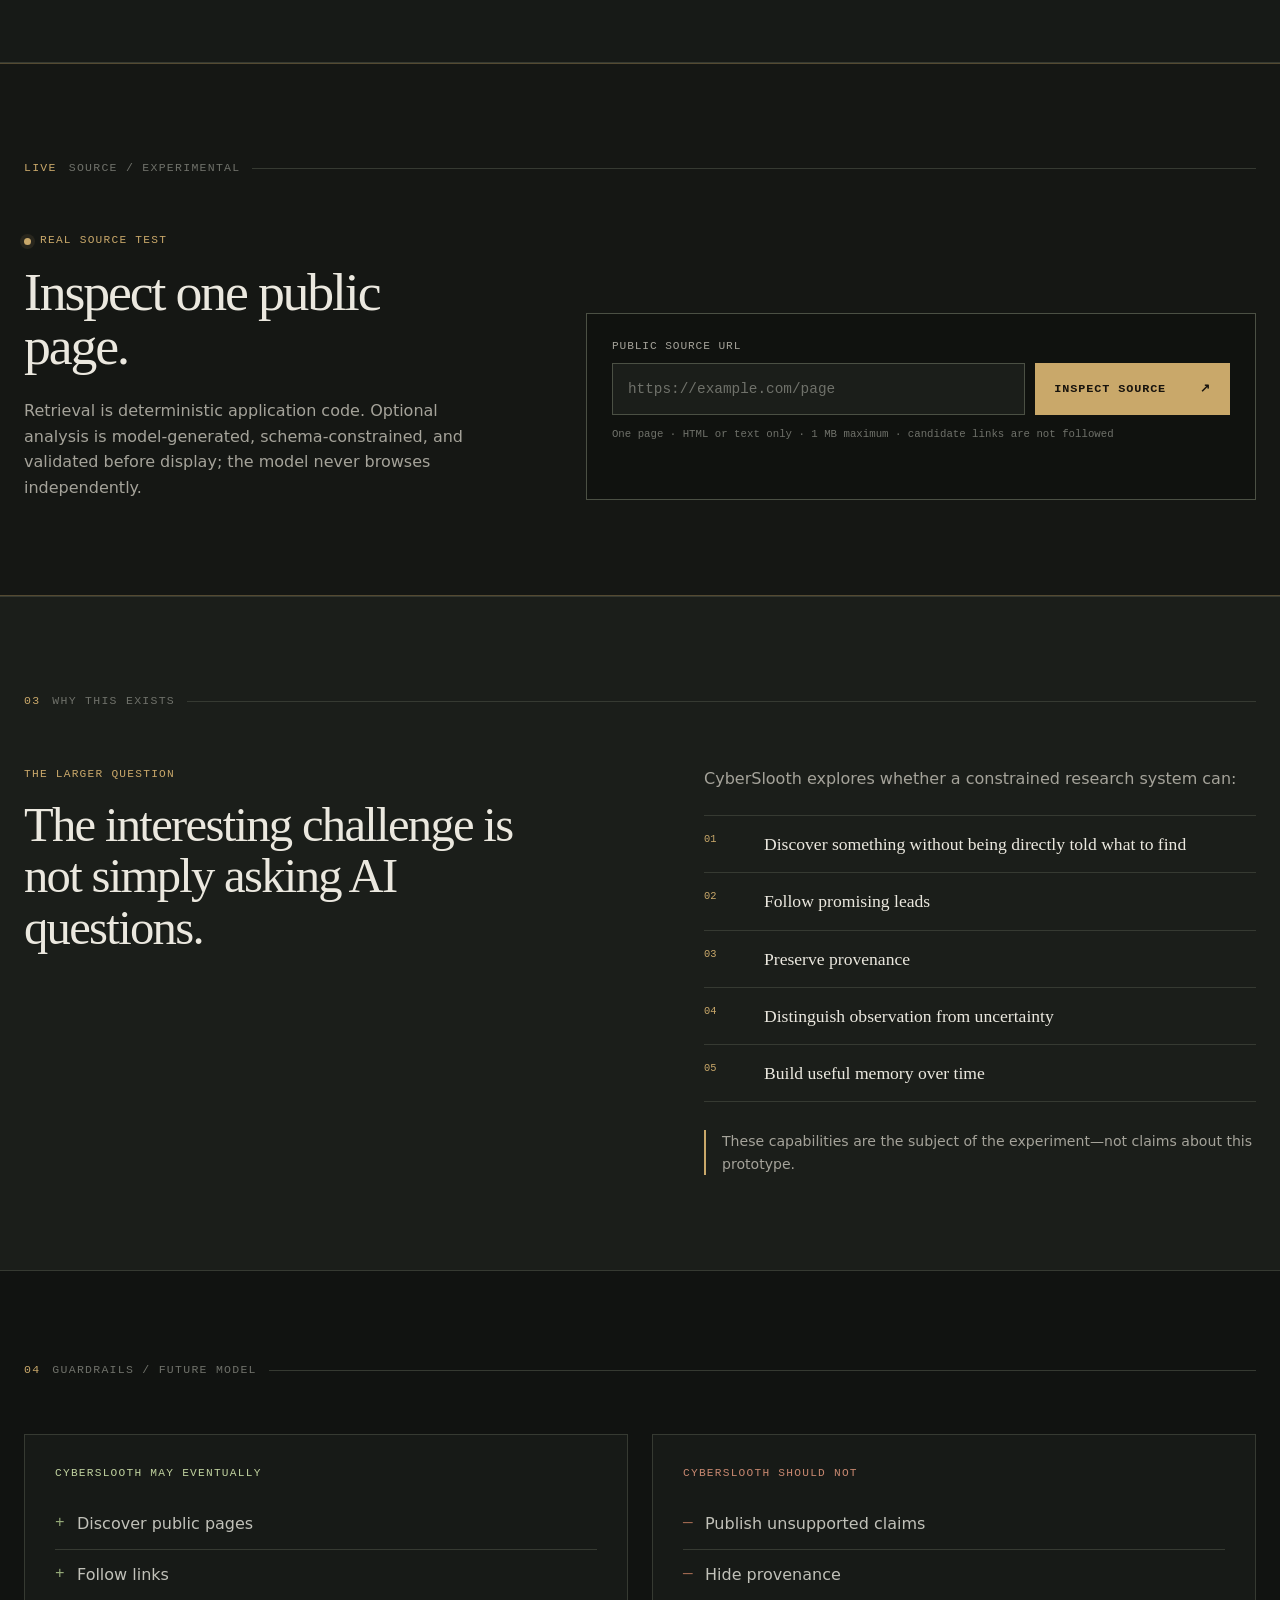
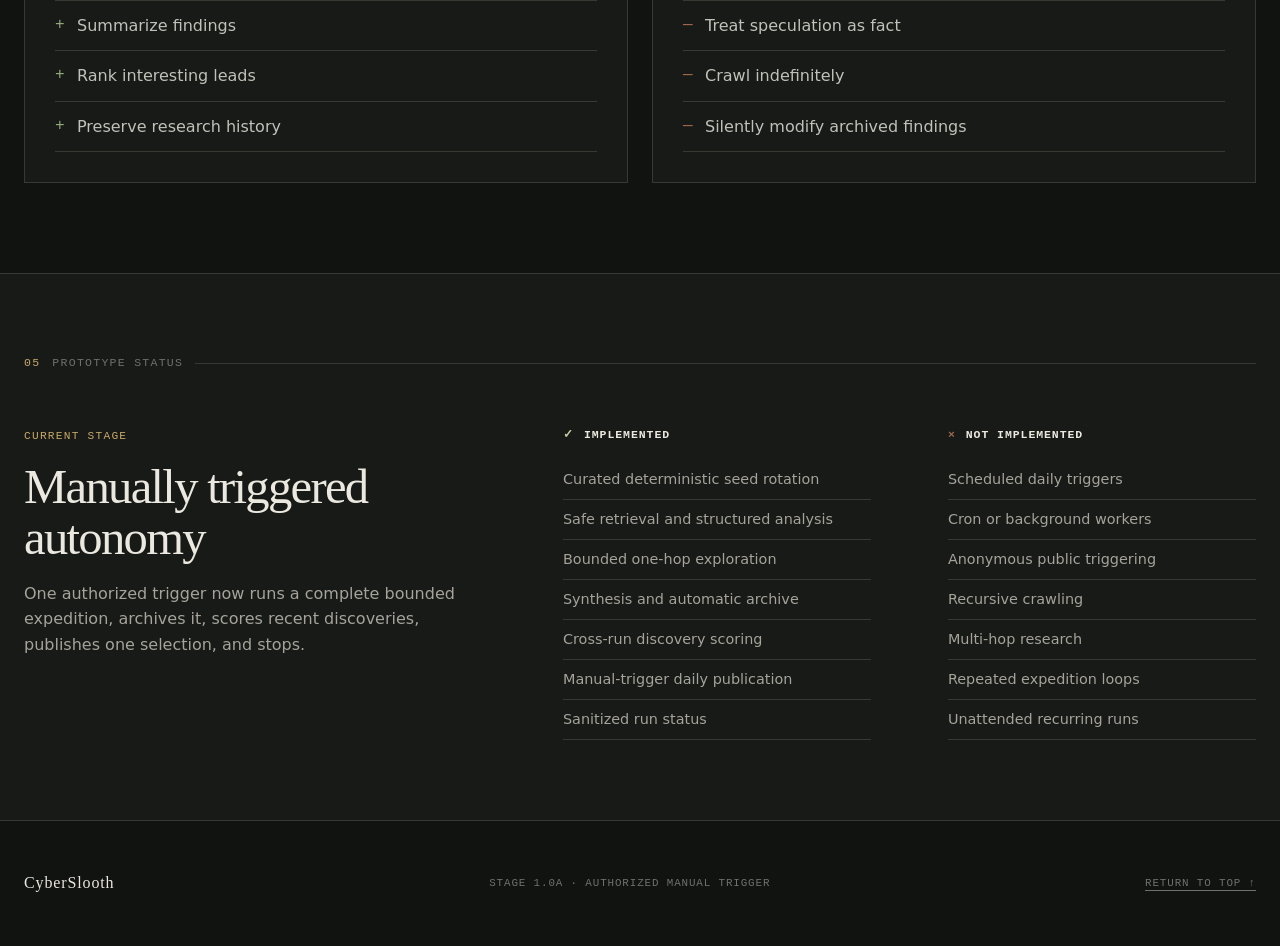
==== commit 674aa575: "Add manually triggered autonomous expedition" ====
--- a/index.html
+++ b/index.html
@@ -18,9 +18,11 @@
       <span>CyberSlooth</span>
     </a>
     <div class="header-meta">
+      <a class="archive-nav" href="/today">Today's Discovery</a>
       <a class="archive-nav" href="/archive">Research Archive</a>
+      <a class="archive-nav" href="/status">Run Status</a>
       <span class="status-dot" aria-hidden="true"></span>
-      Stage 0.6 / Live
+      Stage 1.0A / Live
     </div>
   </header>
 
@@ -314,16 +316,16 @@
         <div class="status-grid">
           <div>
             <p class="kicker">Current Stage</p>
-            <h2 id="status-title">Bounded discovery scoring</h2>
-            <p>Recent archived runs can now be compared on demand and marked as one daily research candidate.</p>
+            <h2 id="status-title">Manually triggered autonomy</h2>
+            <p>One authorized trigger now runs a complete bounded expedition, archives it, scores recent discoveries, publishes one selection, and stops.</p>
           </div>
           <div class="status-list implemented">
             <h3><span>✓</span> Implemented</h3>
-            <ul><li>Deterministic safe retrieval</li><li>Structured AI analysis</li><li>Bounded one-hop exploration</li><li>Synthesis</li><li>Persistent archive</li><li>Cross-run discovery scoring</li><li>Manual daily-candidate selection</li></ul>
+            <ul><li>Curated deterministic seed rotation</li><li>Safe retrieval and structured analysis</li><li>Bounded one-hop exploration</li><li>Synthesis and automatic archive</li><li>Cross-run discovery scoring</li><li>Manual-trigger daily publication</li><li>Sanitized run status</li></ul>
           </div>
           <div class="status-list absent">
             <h3><span>×</span> Not implemented</h3>
-            <ul><li>Automatic daily schedule</li><li>Automatic seed selection</li><li>Automatic publishing</li><li>Recursive crawling</li><li>Multi-hop research</li><li>Background jobs</li><li>Unattended autonomous runs</li></ul>
+            <ul><li>Scheduled daily triggers</li><li>Cron or background workers</li><li>Anonymous public triggering</li><li>Recursive crawling</li><li>Multi-hop research</li><li>Repeated expedition loops</li><li>Unattended recurring runs</li></ul>
           </div>
         </div>
       </div>
@@ -332,7 +334,7 @@
 
   <footer class="site-footer wrap">
     <span>CyberSlooth</span>
-    <span>Stage 0.6 · Manual daily candidate selection</span>
+    <span>Stage 1.0A · Authorized manual trigger</span>
     <a href="#top">Return to top ↑</a>
   </footer>
 
--- a/static/css/styles.css
+++ b/static/css/styles.css
@@ -229,7 +229,7 @@
   .hero { grid-template-columns: 1fr; gap: 60px; min-height: 0; }.signal-card { justify-self: start; max-width: 320px; }.expedition-grid, .results-grid, .method-grid, .status-grid, .live-source-intro { grid-template-columns: 1fr; gap: 50px; }.pipeline { grid-template-columns: repeat(3,1fr); }.pipeline li:nth-child(3) { border-right: 1px solid var(--line); }.pipeline li:nth-child(3)::after { display: none; }.status-grid { gap: 35px; }
 }
 @media (max-width: 620px) {
-  .wrap, .site-header { width: min(calc(100% - 32px), var(--max)); }.site-header { height: 68px; }.header-meta { font-size: .62rem; }.hero { padding-block: 64px 75px; }.hero h1 { font-size: clamp(3.15rem,15vw,4.6rem); }.eyebrow { display: block; line-height: 1.8; }.eyebrow span { display: block; }.eyebrow span + span::before { display: none; }.hero-actions { align-items: stretch; flex-direction: column; gap: 20px; }.button-primary { width: 100%; }.signal-card { width: 88%; }.expedition-section, .results-section, .method-section, .guardrails-section, .status-section, .live-source-section { padding-block: 65px; }.section-label { margin-bottom: 38px; }.pipeline-panel { margin-top: 50px; padding: 17px; }.panel-heading { display: block; }.run-id { display: block; margin-top: 18px; }.pipeline { grid-template-columns: 1fr 1fr; }.pipeline li:nth-child(2), .pipeline li:nth-child(4) { border-right: 1px solid var(--line); }.pipeline li:nth-child(3) { border-right: 0; }.pipeline li:nth-child(2)::after, .pipeline li:nth-child(4)::after { display: none; }.pipeline li:nth-child(3)::after { display: block; }.pipeline li { padding: 16px 12px; }.pipeline strong { margin-top: 12px; }.guardrail-grid, .record-grid, .evidence-grid, .live-provenance { grid-template-columns: 1fr; }.discovery-card { padding: 22px; }.artifact-glyph { height: 120px; }.result-metrics { grid-template-columns: 1fr; }.result-metrics div, .result-metrics div:first-child { padding: 12px 0; border-right: 0; border-bottom: 1px solid rgba(25,27,23,.2); }.result-metrics div:last-child { border-bottom: 0; }.source-form { padding: 18px; }.source-input-row { grid-template-columns: 1fr; }.live-button { width: 100%; }.live-record-head { padding: 22px; }.http-stamp { width: 66px; height: 66px; }.live-provenance div, .live-provenance div:nth-child(even), .live-provenance div:nth-last-child(-n+2) { padding: 14px 22px; border-right: 0; border-bottom: 1px solid var(--line); }.live-provenance div:last-child { border-bottom: 0; }.evidence-grid section { padding: 22px; }.evidence-grid section + section { border-left: 0; border-top: 1px solid var(--line); }.no-analysis { padding: 15px 22px; }.site-footer { padding-block: 35px; min-height: 0; flex-direction: column; align-items: start; }.dialog-shell { padding: 20px; }.archive-meta { grid-template-columns: 1fr; }.archive-meta div { border-right: 0; border-bottom: 1px solid var(--line); }.archive-meta div:last-child { border-bottom: 0; }.dialog-done { max-width: none; }.wordmark-mark { width: 28px; height: 28px; }
+  .wrap, .site-header { width: min(calc(100% - 32px), var(--max)); }.site-header { height: 68px; }.header-meta { font-size: .62rem; }.header-meta .archive-nav:not(:first-child),.header-meta .status-dot { display:none; }.hero { padding-block: 64px 75px; }.hero h1 { font-size: clamp(3.15rem,15vw,4.6rem); }.eyebrow { display: block; line-height: 1.8; }.eyebrow span { display: block; }.eyebrow span + span::before { display: none; }.hero-actions { align-items: stretch; flex-direction: column; gap: 20px; }.button-primary { width: 100%; }.signal-card { width: 88%; }.expedition-section, .results-section, .method-section, .guardrails-section, .status-section, .live-source-section { padding-block: 65px; }.section-label { margin-bottom: 38px; }.pipeline-panel { margin-top: 50px; padding: 17px; }.panel-heading { display: block; }.run-id { display: block; margin-top: 18px; }.pipeline { grid-template-columns: 1fr 1fr; }.pipeline li:nth-child(2), .pipeline li:nth-child(4) { border-right: 1px solid var(--line); }.pipeline li:nth-child(3) { border-right: 0; }.pipeline li:nth-child(2)::after, .pipeline li:nth-child(4)::after { display: none; }.pipeline li:nth-child(3)::after { display: block; }.pipeline li { padding: 16px 12px; }.pipeline strong { margin-top: 12px; }.guardrail-grid, .record-grid, .evidence-grid, .live-provenance { grid-template-columns: 1fr; }.discovery-card { padding: 22px; }.artifact-glyph { height: 120px; }.result-metrics { grid-template-columns: 1fr; }.result-metrics div, .result-metrics div:first-child { padding: 12px 0; border-right: 0; border-bottom: 1px solid rgba(25,27,23,.2); }.result-metrics div:last-child { border-bottom: 0; }.source-form { padding: 18px; }.source-input-row { grid-template-columns: 1fr; }.live-button { width: 100%; }.live-record-head { padding: 22px; }.http-stamp { width: 66px; height: 66px; }.live-provenance div, .live-provenance div:nth-child(even), .live-provenance div:nth-last-child(-n+2) { padding: 14px 22px; border-right: 0; border-bottom: 1px solid var(--line); }.live-provenance div:last-child { border-bottom: 0; }.evidence-grid section { padding: 22px; }.evidence-grid section + section { border-left: 0; border-top: 1px solid var(--line); }.no-analysis { padding: 15px 22px; }.site-footer { padding-block: 35px; min-height: 0; flex-direction: column; align-items: start; }.dialog-shell { padding: 20px; }.archive-meta { grid-template-columns: 1fr; }.archive-meta div { border-right: 0; border-bottom: 1px solid var(--line); }.archive-meta div:last-child { border-bottom: 0; }.dialog-done { max-width: none; }.wordmark-mark { width: 28px; height: 28px; }
 }
 @media (max-width: 620px) {
   .analysis-launch { grid-template-columns: 1fr; padding: 20px 22px; }.analyze-button { grid-column: 1; grid-row: auto; width: 100%; margin-top: 18px; }.analysis-status { grid-column: 1; }.ai-analysis { margin: 0 14px 22px; }.ai-analysis-head { display: block; padding: 22px; }.analysis-classification { margin-top: 20px; }.analysis-narrative, .analysis-lists, .analysis-verdict { grid-template-columns: 1fr; }.analysis-narrative section + section, .analysis-lists > section + section, .analysis-verdict > div + div { border-left: 0; border-top: 1px solid var(--line); }.analysis-narrative section, .analysis-lists > section, .analysis-followups { padding: 22px; }.analysis-followups li { grid-template-columns: 1fr; gap: 7px; }.exploration-launch, .follow-up-expedition { margin-inline: 14px; }.exploration-launch { grid-template-columns: 1fr; padding: 22px; }.explore-button { width: 100%; margin-top: 18px; }.exploration-status { grid-column: 1; }.follow-up-head, .follow-up-card-head, .expedition-stop { display: block; }.follow-up-head > span, .retrieval-status { display: inline-block; margin-top: 16px; }.follow-up-card-head { padding: 22px; }.follow-up-index { display: block; margin-bottom: 8px; }.follow-up-details, .follow-up-provenance, .synthesis-grid { grid-template-columns: 1fr; }.follow-up-details section + section, .synthesis-grid section, .synthesis-grid section:nth-child(even), .synthesis-grid section:nth-last-child(-n+2) { border-left: 0; border-right: 0; border-bottom: 1px solid var(--line); }.follow-up-details section:last-child, .synthesis-grid section:last-child { border-bottom: 0; }.follow-up-provenance div { border-right: 0; border-bottom: 1px solid var(--line); }.follow-up-provenance div:last-child { border-bottom: 0; }.research-synthesis { padding: 22px; }.expedition-stop span { display: block; margin-top: 5px; }
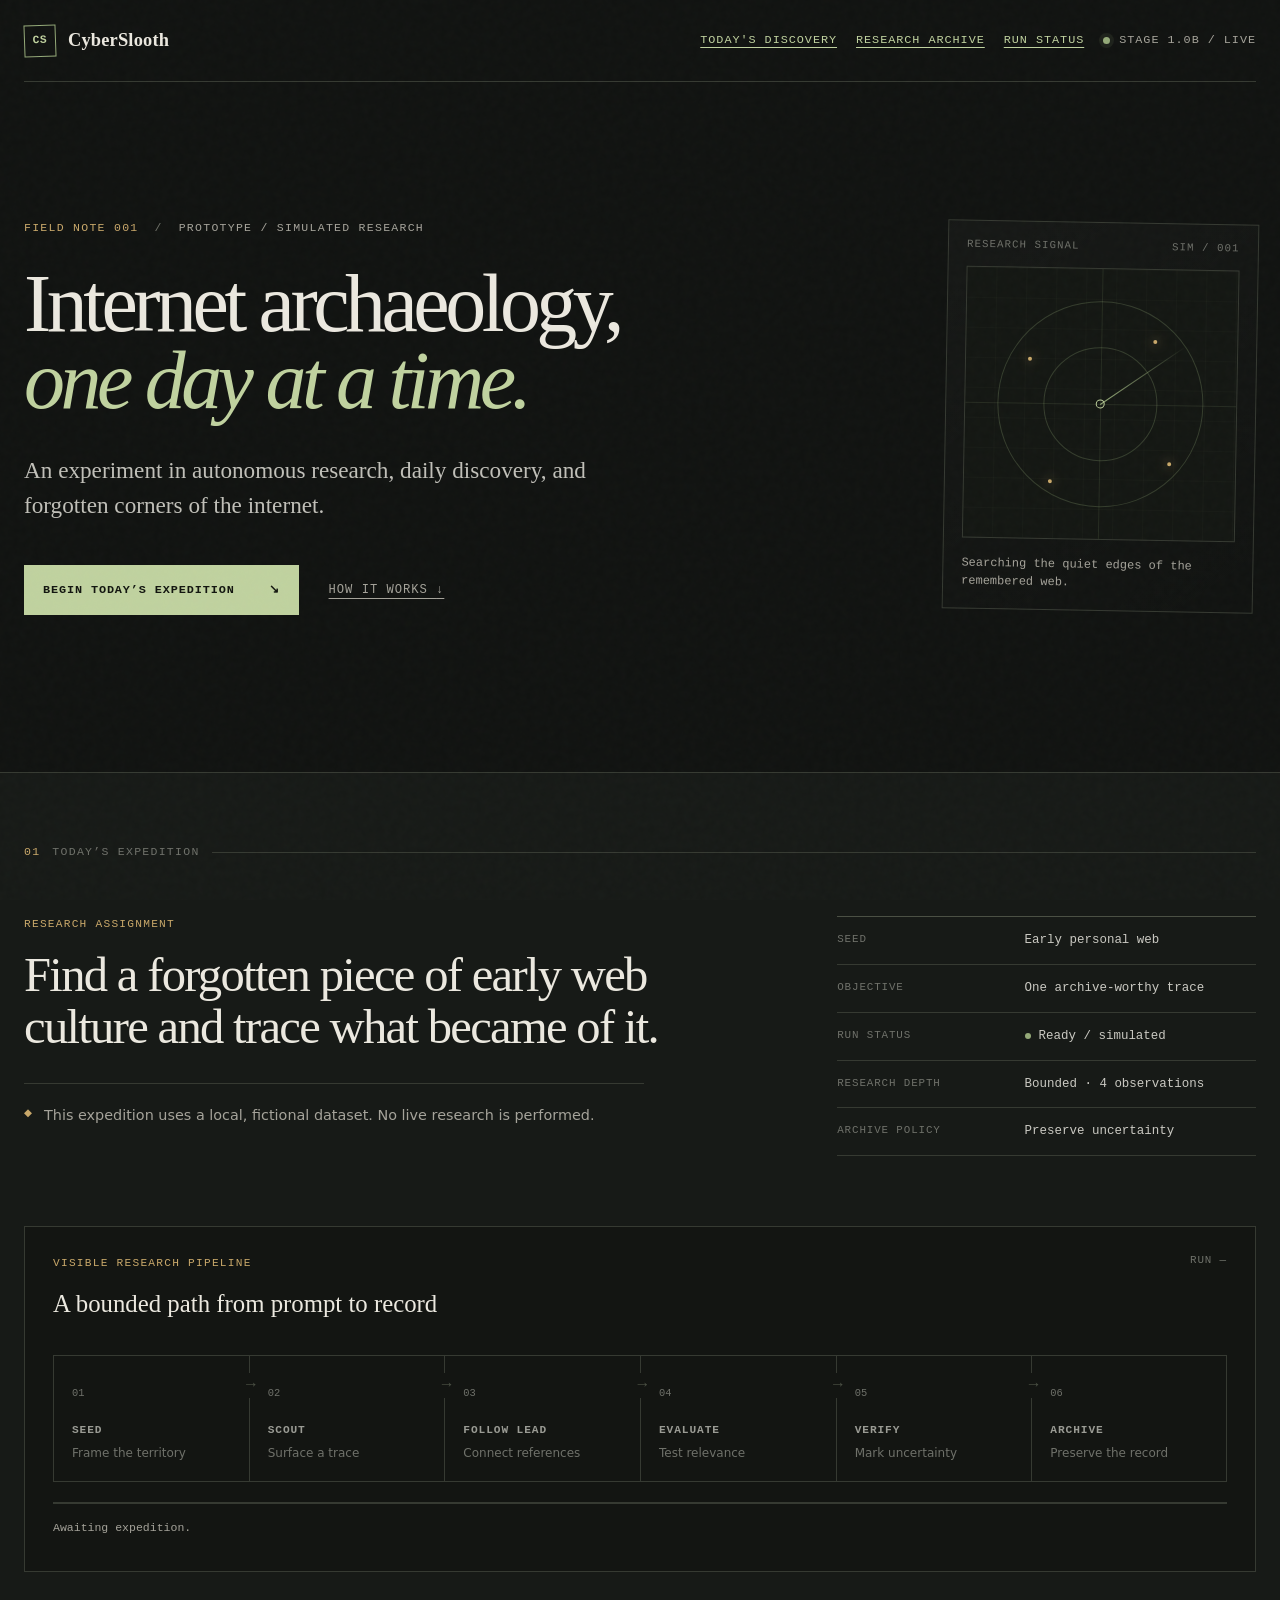
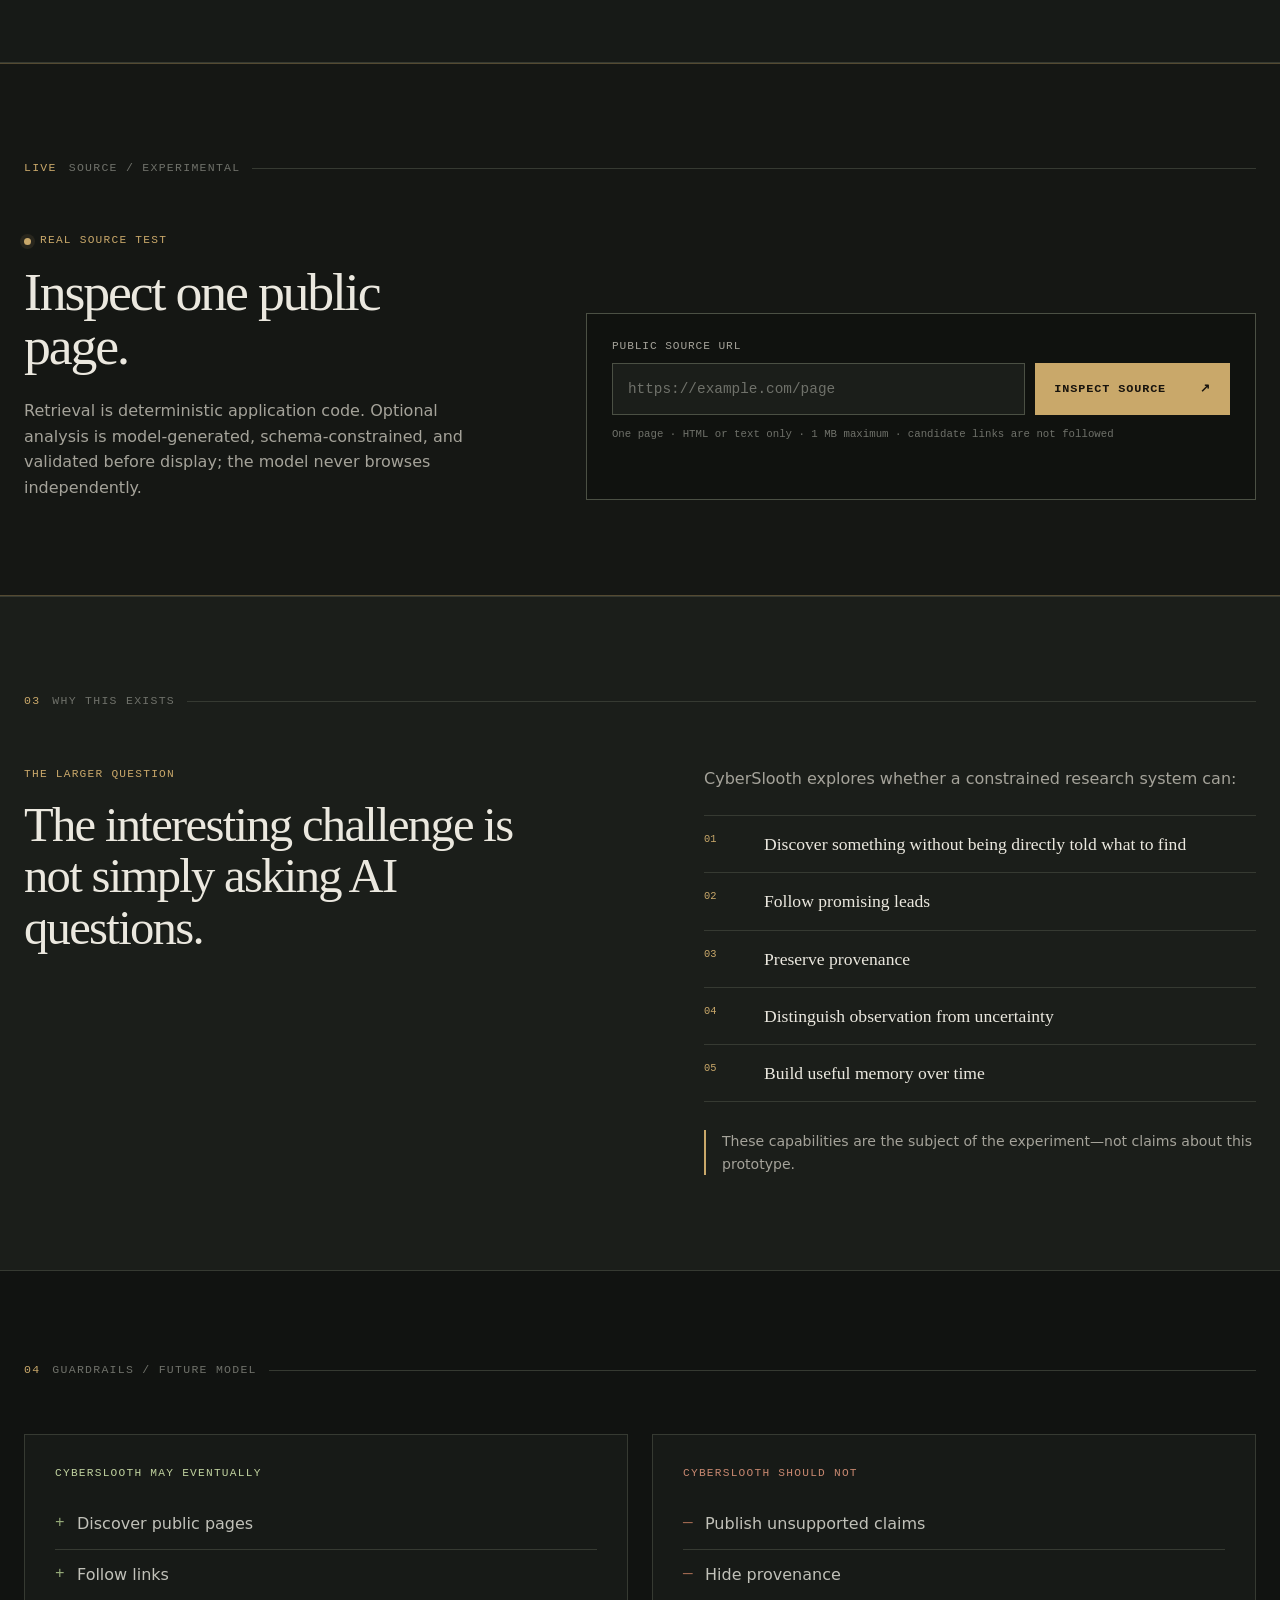
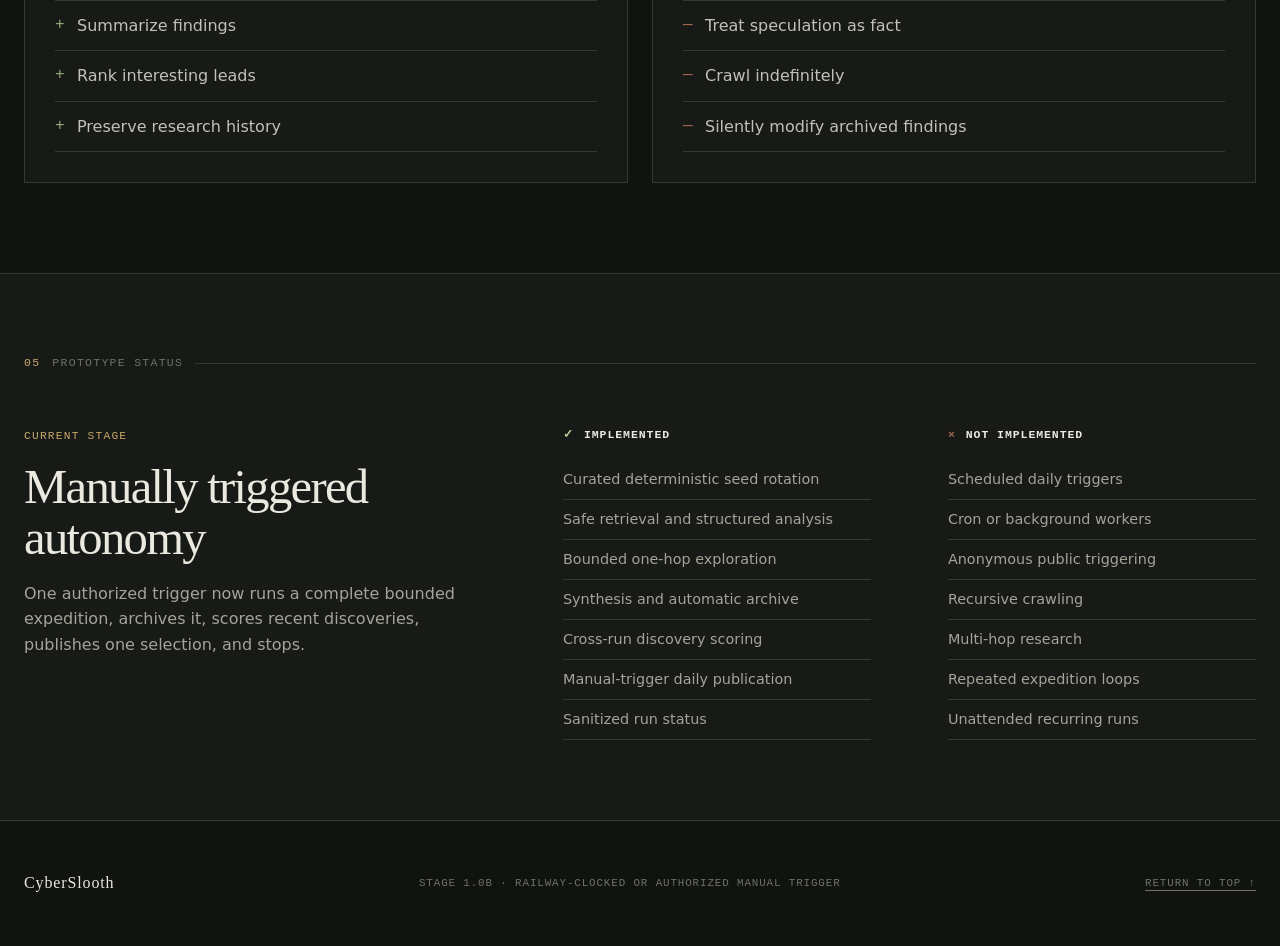
==== commit 0567bad9: "Prepare autonomous run for Railway scheduling" ====
--- a/index.html
+++ b/index.html
@@ -22,7 +22,7 @@
       <a class="archive-nav" href="/archive">Research Archive</a>
       <a class="archive-nav" href="/status">Run Status</a>
       <span class="status-dot" aria-hidden="true"></span>
-      Stage 1.0A / Live
+      Stage 1.0B / Live
     </div>
   </header>
 
@@ -334,7 +334,7 @@
 
   <footer class="site-footer wrap">
     <span>CyberSlooth</span>
-    <span>Stage 1.0A · Authorized manual trigger</span>
+    <span>Stage 1.0B · Railway-clocked or authorized manual trigger</span>
     <a href="#top">Return to top ↑</a>
   </footer>
 
